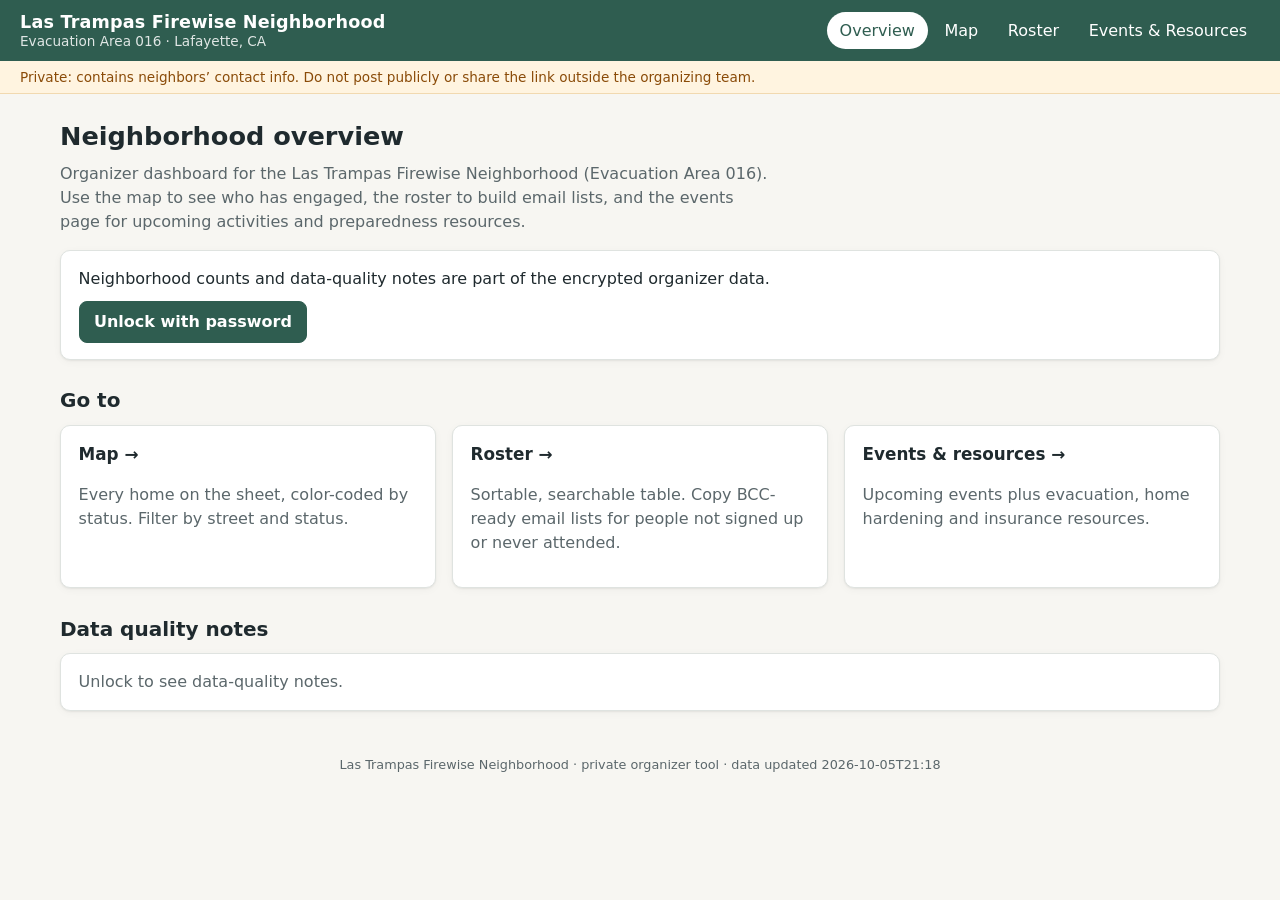
==== index.html @ e923e4a4 "Add county deed-index owner names (encrypted), name confidence, address-check flags - build_data.py:" ====
<!doctype html>
<html lang="en"><head>
<meta charset="utf-8"><meta name="viewport" content="width=device-width,initial-scale=1">
<meta name="robots" content="noindex,nofollow">
<title>Overview &middot; Las Trampas Firewise</title>
<link rel="icon" href="data:,">
<link rel="stylesheet" href="assets/style.css">
</head><body><a class="skip" href="#content">Skip to content</a>
<header class="site"><div class="wrap">
  <div class="brand"><strong>Las Trampas Firewise Neighborhood</strong><span>Evacuation Area 016 &middot; Lafayette, CA</span></div>
  <nav class="main" aria-label="Main"><ul><li><a href="index.html" aria-current="page">Overview</a></li><li><a href="map.html">Map</a></li><li><a href="roster.html">Roster</a></li><li><a href="events.html">Events &amp; Resources</a></li></ul></nav>
</div></header><div class="private-banner" role="note">Private: contains neighbors&rsquo; contact info. Do not post publicly or share the link outside the organizing team.</div>
<main id="content">
  <h1>Neighborhood overview</h1>
  <p class="lede">Organizer dashboard for the Las Trampas Firewise Neighborhood (Evacuation Area 016). Use the map to see who has engaged, the roster to build email lists, and the events page for upcoming activities and preparedness resources.</p>
  <div class="grid cols-4" id="stats" aria-live="polite"></div>
  <h2>Go to</h2>
  <div class="grid cols-3">
    <a class="card" href="map.html" style="text-decoration:none;color:inherit"><h3>Map &rarr;</h3><p class="muted">Every home on the sheet, color-coded by status. Filter by street and status.</p></a>
    <a class="card" href="roster.html" style="text-decoration:none;color:inherit"><h3>Roster &rarr;</h3><p class="muted">Sortable, searchable table. Copy BCC-ready email lists for people not signed up or never attended.</p></a>
    <a class="card" href="events.html" style="text-decoration:none;color:inherit"><h3>Events &amp; resources &rarr;</h3><p class="muted">Upcoming events plus evacuation, home hardening and insurance resources.</p></a>
  </div>
  <h2>Data quality notes</h2>
  <div class="card" id="dq"></div>
</main><footer class="site">Las Trampas Firewise Neighborhood &middot; private organizer tool &middot; data updated <span id="gen"></span></footer><script src="data/public-data.js"></script>
<script src="assets/firewise.js"></script>
<script>
function showLocked(env) {
  document.getElementById("stats").innerHTML = `<div class="card" style="grid-column:1/-1"><p style="margin:0 0 .6rem">Neighborhood counts and data-quality notes are part of the encrypted organizer data.</p><button class="btn" type="button" id="unlockBtn">Unlock with password</button></div>`;
  document.getElementById("dq").innerHTML = '<p class="muted" style="margin:0">Unlock to see data-quality notes.</p>';
  document.getElementById("unlockBtn").onclick = () => Firewise.showLockScreen(env, { dismissable: true }).then(() => location.reload()).catch(() => {});
}
Firewise.load({ requireResidents: false }).then(({meta, residents, _env}) => {
  Firewise.setGenerated(meta);
  if (!residents) return showLocked(_env);
  const c = Firewise.counts(residents), T = meta.sheet_total || 198;
  const card = (n, label, sub) => `<div class="card"><div class="stat">${n}<small>${sub||""}</small></div><div class="muted">${label}</div></div>`;
  document.getElementById("stats").innerHTML =
    card(c.total, "homes mapped", ` / ${T} on sheet`) +
    card(c.signedYes, "signed up", ` of ${c.total}`) +
    card(c.anyAttended, "attended a past event", ` of ${c.total}`) +
    card(c.withName, "homes with a name", ` of ${c.total}`) +
    card(c.withEmail, "homes with an email", ` of ${c.total}`);
  const flagged = residents.filter(r => r.flags);
  document.getElementById("dq").innerHTML =
    `<p><strong>${flagged.length}</strong> addresses carry a flag (possible typo on the sheet, spelling, or approximate map pin), and <strong>${c.approx}</strong> pins are approximate (placed at the street, not the house). The sheet says ${T} homes; ${c.total} unique addresses could be read from it. See the <a href="roster.html?flagged=1">flagged rows in the roster</a>.</p>`;
}).catch(e => document.getElementById("stats").textContent = e.message);
</script>
</body></html>
---- assets/style.css ----
:root{
  --bg:#f7f6f2; --card:#fff; --ink:#1f2a2e; --muted:#5b676b; --line:#dfe3e0;
  --accent:#2f5d50; --accent-ink:#fff; --warn:#8a4b08; --warn-bg:#fff4e0;
  --st-signed:#1a7f37; --st-attended:#1f5fa8; --st-noresp:#c2410c; --st-unknown:#8b949e;
  --radius:10px; --shadow:0 1px 2px rgba(0,0,0,.06),0 2px 8px rgba(0,0,0,.04);
}
*{box-sizing:border-box}
html,body{margin:0;padding:0}
body{font-family:system-ui,-apple-system,"Segoe UI",Roboto,Helvetica,Arial,sans-serif;background:var(--bg);color:var(--ink);line-height:1.5;font-size:16px}
a{color:var(--accent)}
a:focus-visible,button:focus-visible,input:focus-visible,select:focus-visible,summary:focus-visible{outline:3px solid #f2b705;outline-offset:2px}
.skip{position:absolute;left:-999px;top:0;background:#000;color:#fff;padding:.5rem 1rem;z-index:2000}
.skip:focus{left:0}
header.site{background:var(--accent);color:var(--accent-ink)}
header.site .wrap{display:flex;flex-wrap:wrap;align-items:center;justify-content:space-between;gap:.5rem 1.5rem;padding:.75rem 1.25rem}
.brand{display:flex;flex-direction:column;line-height:1.2}
.brand strong{font-size:1.1rem;letter-spacing:.01em}
.brand span{font-size:.85rem;opacity:.85}
nav.main ul{list-style:none;margin:0;padding:0;display:flex;flex-wrap:wrap;gap:.25rem}
nav.main a{color:var(--accent-ink);text-decoration:none;padding:.4rem .8rem;border-radius:999px;display:inline-block;font-weight:500}
nav.main a:hover{background:rgba(255,255,255,.14)}
nav.main a[aria-current="page"]{background:#fff;color:var(--accent)}
.private-banner{background:var(--warn-bg);color:var(--warn);font-size:.85rem;padding:.35rem 1.25rem;border-bottom:1px solid #f1d9b0}
main{max-width:1200px;margin:0 auto;padding:1.25rem}
main.full{max-width:none;padding:0}
h1{font-size:1.6rem;margin:.2rem 0 .4rem}
h2{font-size:1.25rem;margin:1.6rem 0 .6rem}
h3{font-size:1.05rem;margin:0 0 .3rem}
.lede{color:var(--muted);margin:0 0 1rem;max-width:70ch}
.card{background:var(--card);border:1px solid var(--line);border-radius:var(--radius);box-shadow:var(--shadow);padding:1rem 1.1rem}
.grid{display:grid;gap:1rem}
.grid.cols-3{grid-template-columns:repeat(auto-fit,minmax(240px,1fr))}
.grid.cols-2{grid-template-columns:repeat(auto-fit,minmax(380px,1fr))}
.grid.cols-4{grid-template-columns:repeat(auto-fit,minmax(170px,1fr))}
.stat{font-size:1.9rem;font-weight:700;line-height:1.1}
.stat small{font-size:.9rem;font-weight:500;color:var(--muted)}
.muted{color:var(--muted)}
.btn{appearance:none;border:1px solid var(--accent);background:var(--accent);color:#fff;border-radius:8px;padding:.5rem .9rem;font:inherit;font-weight:600;cursor:pointer}
.btn.secondary{background:#fff;color:var(--accent)}
.btn:hover{filter:brightness(1.08)}
.btn:disabled{opacity:.5;cursor:not-allowed}
label{font-weight:500}
input[type=search],select{font:inherit;padding:.45rem .6rem;border:1px solid #b9c2bf;border-radius:8px;background:#fff;min-height:2.4rem}
.controls{display:flex;flex-wrap:wrap;gap:.75rem 1rem;align-items:flex-end}
.controls .field{display:flex;flex-direction:column;gap:.2rem;font-size:.9rem}
.controls .check{display:flex;gap:.4rem;align-items:center;font-size:.95rem;min-height:2.4rem}
.dot{display:inline-block;width:.85rem;height:.85rem;border-radius:50%;vertical-align:-.1rem;border:2px solid rgba(0,0,0,.25)}
.dot.signed{background:var(--st-signed)} .dot.attended{background:var(--st-attended)}
.dot.noresp{background:var(--st-noresp)} .dot.unknown{background:var(--st-unknown)}
.dot.approx{background:#fff;border:2px dashed #555}
.pill{display:inline-block;padding:.05rem .55rem;border-radius:999px;font-size:.8rem;font-weight:600;border:1px solid transparent;white-space:nowrap}
.pill.signed{background:#e3f4e8;color:#14612b;border-color:#b7e0c3}
.pill.attended{background:#e3eefb;color:#174a85;border-color:#b9d2f0}
.pill.noresp{background:#fdebe1;color:#9a3412;border-color:#f6c6ab}
.pill.unknown{background:#eef0f1;color:#4b5459;border-color:#d5dadc}
.pill.flag{background:var(--warn-bg);color:var(--warn);border-color:#f1d9b0}
footer.site{color:var(--muted);font-size:.8rem;text-align:center;padding:1.5rem 1rem 2rem}
.sr-only{position:absolute;width:1px;height:1px;padding:0;margin:-1px;overflow:hidden;clip:rect(0,0,0,0);border:0}
/* map page */
.map-layout{display:grid;grid-template-columns:320px 1fr;height:calc(100vh - 92px);min-height:520px}
.map-side{overflow:auto;padding:1rem;border-right:1px solid var(--line);background:#fff}
.map-side h1{font-size:1.25rem}
.map-side .field{margin-bottom:.75rem;display:flex;flex-direction:column;gap:.25rem}
.map-side fieldset{border:1px solid var(--line);border-radius:8px;padding:.5rem .75rem;margin:0 0 .75rem}
.map-side legend{font-weight:600;font-size:.9rem;padding:0 .25rem}
.map-side fieldset label{display:flex;align-items:center;gap:.45rem;font-weight:400;padding:.15rem 0}
#map{height:100%;width:100%}
.summary{background:#f1f5f3;border-radius:8px;padding:.6rem .75rem;margin-bottom:.9rem;font-size:.95rem}
.summary .big{font-size:1.35rem;font-weight:700}
.legend-box{background:#fff;padding:.5rem .7rem;border-radius:8px;box-shadow:var(--shadow);font-size:.85rem;line-height:1.7}
.leaflet-popup-content{font-size:.92rem;line-height:1.45;min-width:220px}
.popup-addr{font-weight:700;font-size:1rem}
.popup dl{display:grid;grid-template-columns:auto 1fr;gap:.1rem .6rem;margin:.4rem 0 0}
.popup dt{color:var(--muted)} .popup dd{margin:0}
@media (max-width:800px){
  .grid.cols-2{grid-template-columns:1fr}
  .map-layout{grid-template-columns:1fr;grid-template-rows:65vh auto;height:auto}
  #map{order:-1}
  .map-side{border-right:0;border-top:1px solid var(--line);max-height:none;overflow:visible}
}
/* roster */
.table-wrap{overflow:auto;border:1px solid var(--line);border-radius:var(--radius);background:#fff;max-height:70vh}
table{border-collapse:collapse;width:100%;font-size:.92rem}
thead th{position:sticky;top:0;background:#eef3f1;z-index:1;text-align:left;border-bottom:1px solid var(--line)}
th button{all:unset;cursor:pointer;display:flex;gap:.3rem;align-items:center;padding:.6rem .7rem;font-weight:700;width:100%;box-sizing:border-box}
th button:focus-visible{outline:3px solid #f2b705}
th[aria-sort="ascending"] .arrow::after{content:"▲"} th[aria-sort="descending"] .arrow::after{content:"▼"}
th .arrow{font-size:.7rem;color:var(--muted)}
td{padding:.5rem .7rem;border-bottom:1px solid #eef0ee;vertical-align:top}
tbody tr:nth-child(even){background:#fbfcfb}
tbody tr:hover{background:#f2f7f5}
td.empty{color:#a0a8ab;font-style:italic}
.toolbar{display:flex;flex-wrap:wrap;gap:.5rem;align-items:center;margin:.75rem 0}
.toast{position:fixed;bottom:1rem;left:50%;transform:translateX(-50%);background:#1f2a2e;color:#fff;padding:.6rem 1rem;border-radius:8px;opacity:0;transition:opacity .2s;pointer-events:none;z-index:3000}
.toast.show{opacity:1}
/* events */
.event{display:flex;flex-direction:column;gap:.35rem;position:relative}
.event .when{font-weight:600;color:var(--accent)}
.res-list{list-style:none;padding:0;margin:0;display:grid;gap:.6rem}
.res-list li{padding:.6rem .1rem;border-bottom:1px solid #eef0ee}
.res-list li:last-child{border-bottom:0}
.res-list a{font-weight:600}
.res-list .src{font-size:.8rem;color:var(--muted)}
/* lock screen */
body.locked{overflow:hidden}
.lock-overlay{position:fixed;inset:0;background:rgba(31,42,46,.55);backdrop-filter:blur(3px);display:flex;align-items:center;justify-content:center;z-index:5000;padding:1rem}
.lock-card{background:#fff;border-radius:14px;max-width:420px;width:100%;padding:1.6rem 1.5rem;box-shadow:0 10px 40px rgba(0,0,0,.25)}
.lock-card h2{margin:.2rem 0 .4rem}
.lock-card p{color:var(--muted);margin:.2rem 0 .9rem}
.lock-icon{font-size:2rem}
.lock-card form{display:flex;flex-direction:column;gap:.35rem}
.lock-card input[type=password]{font:inherit;padding:.6rem .7rem;border:1px solid #b9c2bf;border-radius:8px}
.lock-error{color:#b42318 !important;font-weight:600;min-height:1.4em;margin:.2rem 0 !important}
.lock-actions{display:flex;gap:.5rem;flex-wrap:wrap}
.lock-actions .btn{text-decoration:none;display:inline-block}
.lock-note{font-size:.82rem;margin-top:1rem !important}
.lock-link{background:transparent;border:1px solid rgba(255,255,255,.5);color:#fff;border-radius:999px;padding:.35rem .8rem;font:inherit;font-weight:500;cursor:pointer}
.lock-link:hover{background:rgba(255,255,255,.14)}
.event .cost{font-size:.85rem;font-weight:600;color:#14612b}
.event .src{font-size:.8rem;color:var(--muted)}
.event.past{opacity:.75}
.past-wrap{margin-top:1rem}
.past-wrap summary{cursor:pointer;font-weight:600;color:var(--accent);margin-bottom:.75rem}
.hood p{margin:.3rem 0 .6rem}
ul.tight{margin:.3rem 0 .6rem;padding-left:1.2rem}
ul.tight li{margin:.25rem 0}
.owner-label{font-size:.75rem;color:var(--muted);font-style:italic;line-height:1.25;margin-top:.15rem}
.pill.conf-high{background:#e3f4e8;color:#14612b;border-color:#b7e0c3}
.pill.conf-medium{background:#fff4e0;color:#8a4b08;border-color:#f1d9b0}
.pill.conf-low{background:#fdebe1;color:#9a3412;border-color:#f6c6ab}
.pill.conf-confirmed{background:#e3eefb;color:#174a85;border-color:#b9d2f0}
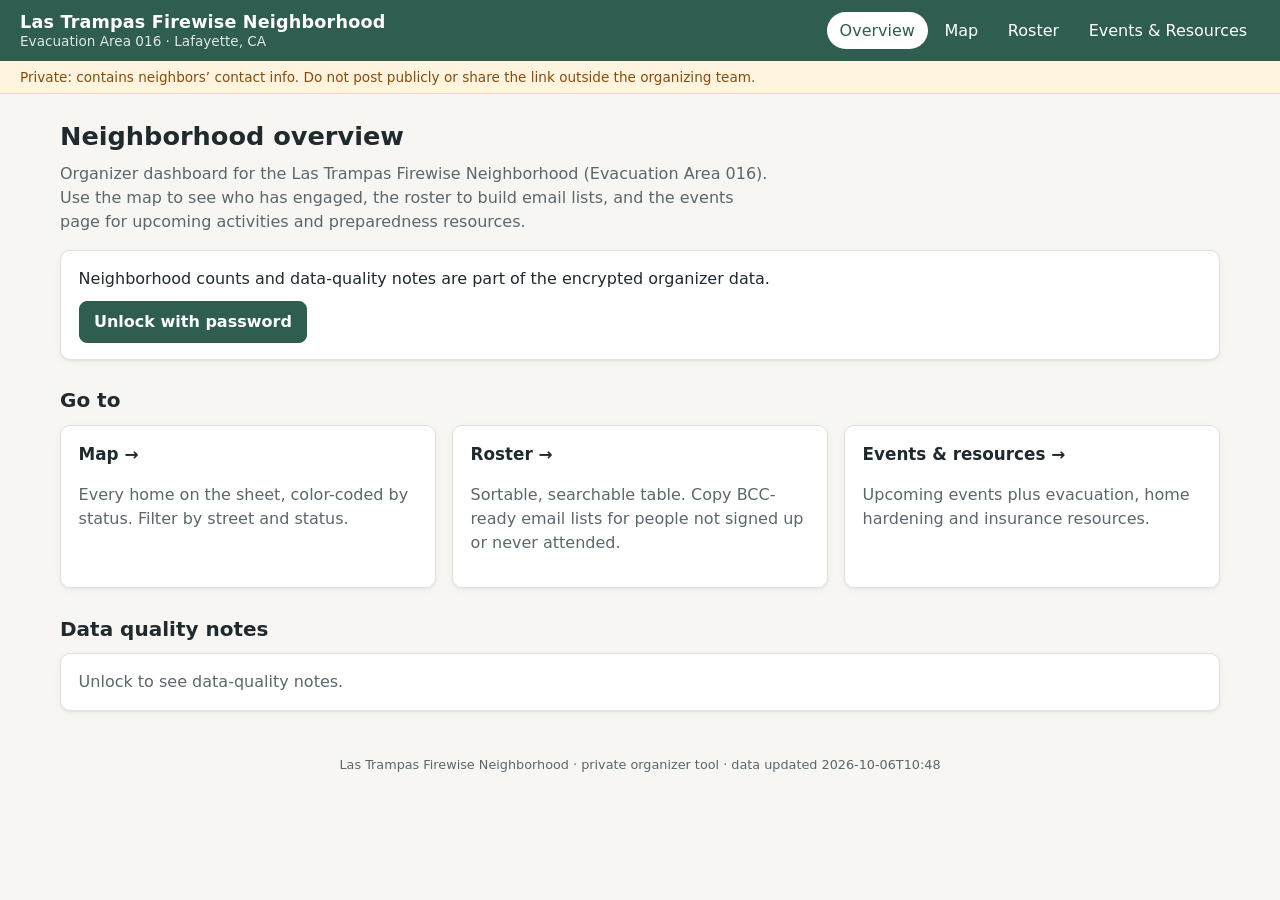
==== commit 9f89dbae: "Address corrections, Old Millstone Ln, email color view, "no info" homes - build_data.py: --apply-co" ====
--- a/index.html
+++ b/index.html
@@ -33,17 +33,21 @@
 Firewise.load({ requireResidents: false }).then(({meta, residents, _env}) => {
   Firewise.setGenerated(meta);
   if (!residents) return showLocked(_env);
-  const c = Firewise.counts(residents), T = meta.sheet_total || 198;
+  const c = Firewise.counts(residents), SHEET = meta.sheet_total || 198;
   const card = (n, label, sub) => `<div class="card"><div class="stat">${n}<small>${sub||""}</small></div><div class="muted">${label}</div></div>`;
   document.getElementById("stats").innerHTML =
-    card(c.total, "homes mapped", ` / ${T} on sheet`) +
+    card(c.total, "homes in the dataset", ` <span style="font-size:.6em;font-weight:400">from the sheet: ${SHEET}</span>`) +
     card(c.signedYes, "signed up", ` of ${c.total}`) +
     card(c.anyAttended, "attended a past event", ` of ${c.total}`) +
     card(c.withName, "homes with a name", ` of ${c.total}`) +
-    card(c.withEmail, "homes with an email", ` of ${c.total}`);
+    card(c.withEmail, "homes with an email", ` of ${c.total}`) +
+    card(c.noInfo, `<a href="roster.html?noinfo=1">homes with no info at all</a>`, ` of ${c.total}`);
   const flagged = residents.filter(r => r.flags);
+  const corrected = residents.filter(r => (r.address_status || "").startsWith("corrected")).length;
+  const added = residents.filter(r => (r.address_status || "").startsWith("added")).length;
+  const unconfirmed = residents.filter(r => (r.address_status || "").startsWith("not found")).length;
   document.getElementById("dq").innerHTML =
-    `<p><strong>${flagged.length}</strong> addresses carry a flag (possible typo on the sheet, spelling, or approximate map pin), and <strong>${c.approx}</strong> pins are approximate (placed at the street, not the house). The sheet says ${T} homes; ${c.total} unique addresses could be read from it. See the <a href="roster.html?flagged=1">flagged rows in the roster</a>.</p>`;
+    `<p><strong>${flagged.length}</strong> addresses carry a flag (possible typo on the sheet, spelling, or approximate map pin), and <strong>${c.approx}</strong> pins are approximate (placed at the street, not the house). The printed sheet lists ${SHEET} entries; after removing repeats and duplicates, correcting ${corrected} addresses against county records, and adding ${added} homes not on the sheet, the dataset has ${c.total} homes (${unconfirmed} addresses still need confirmation). See the <a href="roster.html?flagged=1">flagged rows in the roster</a>.</p>`;
 }).catch(e => document.getElementById("stats").textContent = e.message);
 </script>
 </body></html>
--- a/assets/style.css
+++ b/assets/style.css
@@ -129,3 +129,9 @@
 .pill.conf-medium{background:#fff4e0;color:#8a4b08;border-color:#f1d9b0}
 .pill.conf-low{background:#fdebe1;color:#9a3412;border-color:#f6c6ab}
 .pill.conf-confirmed{background:#e3eefb;color:#174a85;border-color:#b9d2f0}
+.dot.email-has{background:#0f9488;border-color:#0b4f49}
+.dot.email-none{background:rgba(201,209,214,.55);border-color:#6b7780}
+.dot.noinfo{background:#fff;border:2.5px solid #d1242f}
+.pill.email-has{background:#d5f2ee;color:#0b4f49;border-color:#9fdcd3}
+.pill.noinfo{background:#fff;color:#a40e26;border-color:#d1242f}
+.warn-text{color:var(--warn)}
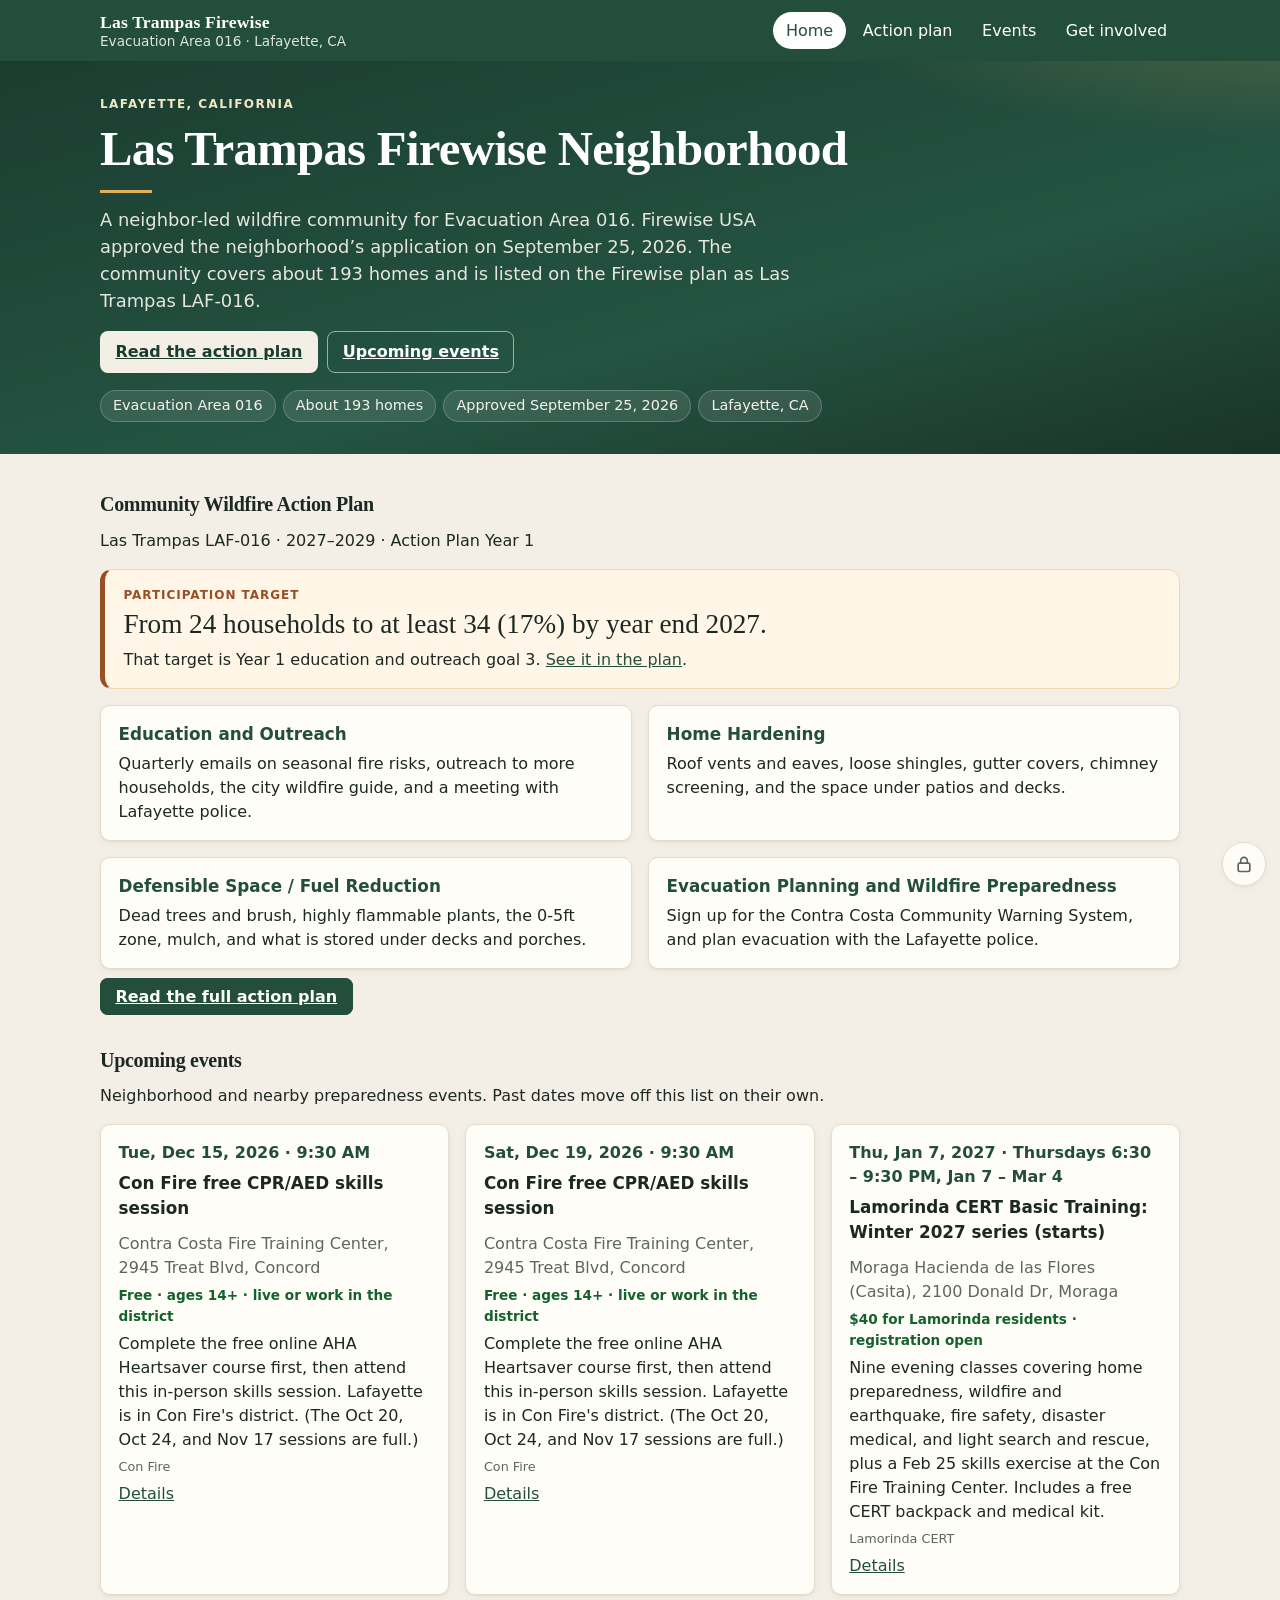
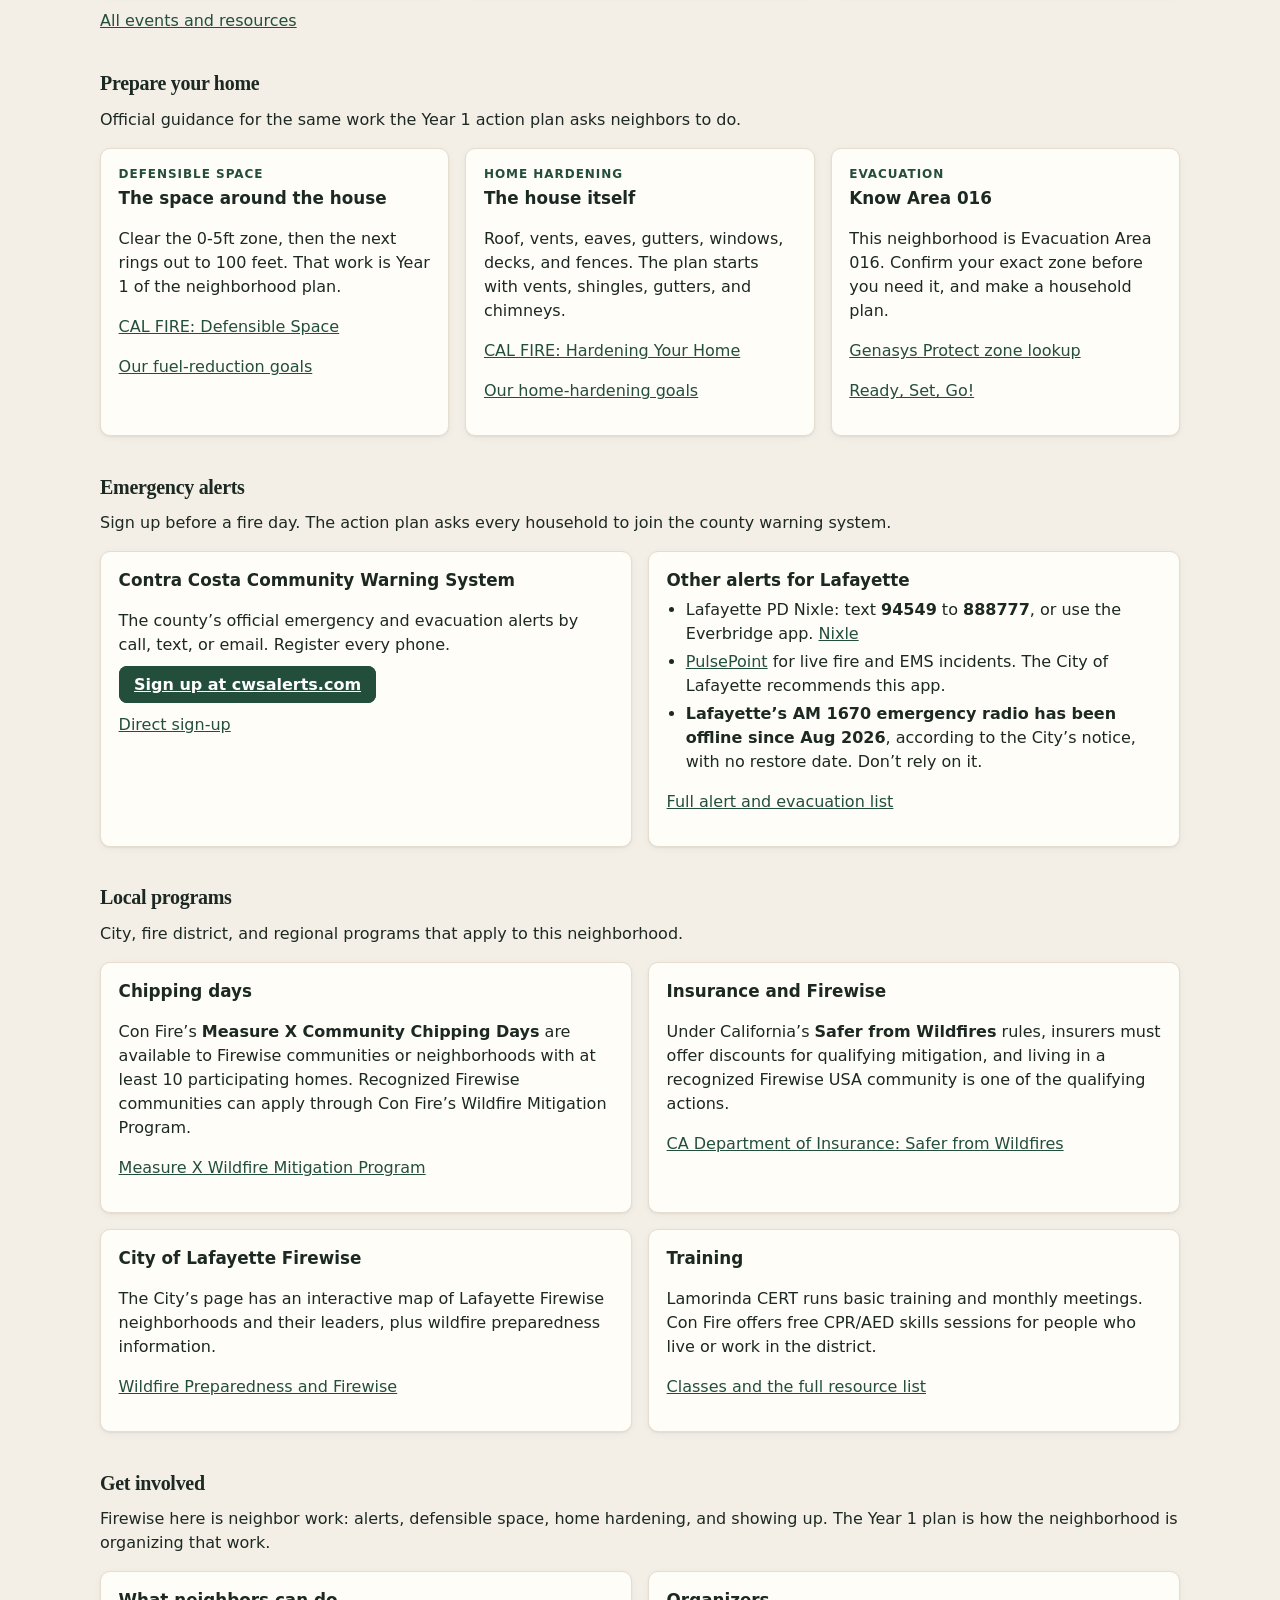
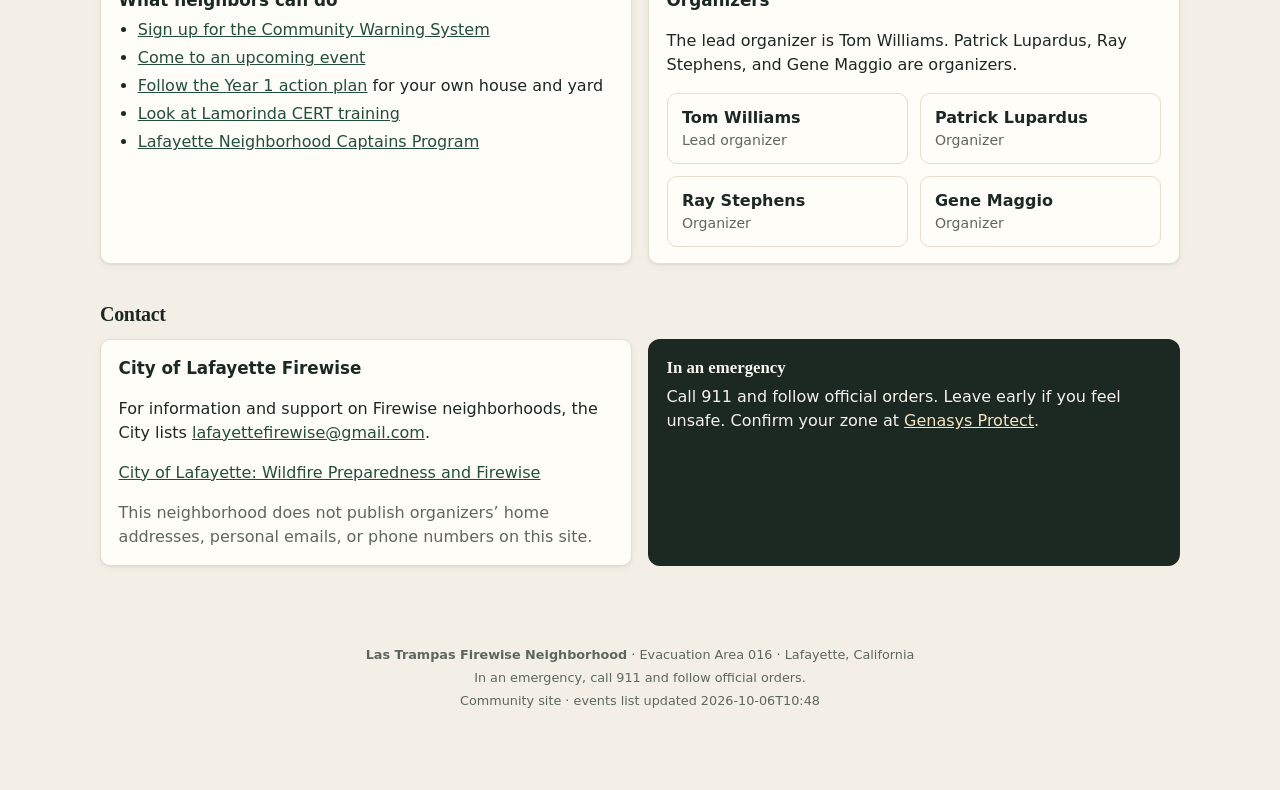
==== commit e47c63eb: "Open the site to neighbors and lock organizer tools The homepage, events page, and new Year 1 wildfi" ====
--- a/index.html
+++ b/index.html
@@ -1,40 +1,252 @@
 <!doctype html>
 <html lang="en"><head>
 <meta charset="utf-8"><meta name="viewport" content="width=device-width,initial-scale=1">
-<meta name="robots" content="noindex,nofollow">
-<title>Overview &middot; Las Trampas Firewise</title>
-<link rel="icon" href="data:,">
+<meta name="description" content="Las Trampas Firewise Neighborhood, Evacuation Area 016 in Lafayette, California. Community wildfire action plan, upcoming events, and preparedness resources.">
+<title>Las Trampas Firewise Neighborhood</title>
+<link rel="icon" href="data:image/svg+xml,%3Csvg xmlns='http://www.w3.org/2000/svg' viewBox='0 0 32 32'%3E%3Crect width='32' height='32' rx='6' fill='%23234e3c'/%3E%3Cpath d='M16 7c-3.2 4.6-7 7-7 12.2a7 7 0 0 0 14 0C23 14 19.2 11.6 16 7z' fill='%23f3e6c4'/%3E%3C/svg%3E">
 <link rel="stylesheet" href="assets/style.css">
-</head><body><a class="skip" href="#content">Skip to content</a>
+</head><body class="page-public page-home"><a class="skip" href="#content">Skip to content</a>
 <header class="site"><div class="wrap">
-  <div class="brand"><strong>Las Trampas Firewise Neighborhood</strong><span>Evacuation Area 016 &middot; Lafayette, CA</span></div>
-  <nav class="main" aria-label="Main"><ul><li><a href="index.html" aria-current="page">Overview</a></li><li><a href="map.html">Map</a></li><li><a href="roster.html">Roster</a></li><li><a href="events.html">Events &amp; Resources</a></li></ul></nav>
-</div></header><div class="private-banner" role="note">Private: contains neighbors&rsquo; contact info. Do not post publicly or share the link outside the organizing team.</div>
-<main id="content">
-  <h1>Neighborhood overview</h1>
-  <p class="lede">Organizer dashboard for the Las Trampas Firewise Neighborhood (Evacuation Area 016). Use the map to see who has engaged, the roster to build email lists, and the events page for upcoming activities and preparedness resources.</p>
-  <div class="grid cols-4" id="stats" aria-live="polite"></div>
-  <h2>Go to</h2>
-  <div class="grid cols-3">
-    <a class="card" href="map.html" style="text-decoration:none;color:inherit"><h3>Map &rarr;</h3><p class="muted">Every home on the sheet, color-coded by status. Filter by street and status.</p></a>
-    <a class="card" href="roster.html" style="text-decoration:none;color:inherit"><h3>Roster &rarr;</h3><p class="muted">Sortable, searchable table. Copy BCC-ready email lists for people not signed up or never attended.</p></a>
-    <a class="card" href="events.html" style="text-decoration:none;color:inherit"><h3>Events &amp; resources &rarr;</h3><p class="muted">Upcoming events plus evacuation, home hardening and insurance resources.</p></a>
+  <a class="brand" href="index.html"><strong>Las Trampas Firewise</strong><span>Evacuation Area 016 &middot; Lafayette, CA</span></a>
+  <nav class="main" aria-label="Main"><ul id="nav">
+    <li><a href="index.html" aria-current="page">Home</a></li>
+    <li><a href="action-plan.html">Action plan</a></li>
+    <li><a href="events.html">Events</a></li>
+    <li><a href="index.html#involved">Get involved</a></li>
+  </ul></nav>
+</div></header>
+<div class="private-banner" id="privateBanner" hidden role="note">Private: contains neighbors&rsquo; contact info. Do not post publicly or share the link outside the organizing team.</div>
+<div id="publicRoot">
+<main id="content" class="community">
+  <section class="hero-band">
+    <div class="wrap">
+      <p class="eyebrow">Lafayette, California</p>
+      <h1>Las Trampas Firewise Neighborhood</h1>
+      <hr class="hero-rule">
+      <p class="lede">A neighbor-led wildfire community for Evacuation Area 016. Firewise USA approved the neighborhood&rsquo;s application on September 25, 2026. The community covers about 193 homes and is listed on the Firewise plan as Las Trampas LAF-016.</p>
+      <div class="hero-actions">
+        <a class="btn" href="action-plan.html">Read the action plan</a>
+        <a class="btn secondary" href="#events">Upcoming events</a>
+      </div>
+      <ul class="facts">
+        <li>Evacuation Area 016</li>
+        <li>About 193 homes</li>
+        <li>Approved September 25, 2026</li>
+        <li>Lafayette, CA</li>
+      </ul>
+    </div>
+  </section>
+  <div class="wrap">
+    <section id="plan" aria-labelledby="plan-h">
+      <div class="section-head">
+        <h2 id="plan-h">Community Wildfire Action Plan</h2>
+        <p>Las Trampas LAF-016 &middot; 2027&ndash;2029 &middot; Action Plan Year 1</p>
+      </div>
+      <div class="target-callout">
+        <p class="target-kicker">Participation target</p>
+        <p class="target-stat">From 24 households to at least 34 (17%) by year end 2027.</p>
+        <p style="margin:0">That target is Year 1 education and outreach goal 3. <a href="action-plan.html#participation">See it in the plan</a>.</p>
+      </div>
+      <div class="grid cols-2">
+        <a class="card plan-link" href="action-plan.html#education"><h3>Education and Outreach</h3><p>Quarterly emails on seasonal fire risks, outreach to more households, the city wildfire guide, and a meeting with Lafayette police.</p></a>
+        <a class="card plan-link" href="action-plan.html#hardening"><h3>Home Hardening</h3><p>Roof vents and eaves, loose shingles, gutter covers, chimney screening, and the space under patios and decks.</p></a>
+        <a class="card plan-link" href="action-plan.html#defensible"><h3>Defensible Space / Fuel Reduction</h3><p>Dead trees and brush, highly flammable plants, the 0-5ft zone, mulch, and what is stored under decks and porches.</p></a>
+        <a class="card plan-link" href="action-plan.html#evacuation"><h3>Evacuation Planning and Wildfire Preparedness</h3><p>Sign up for the Contra Costa Community Warning System, and plan evacuation with the Lafayette police.</p></a>
+      </div>
+      <p style="margin:1rem 0 0"><a class="btn" href="action-plan.html">Read the full action plan</a></p>
+    </section>
+
+    <section id="events" aria-labelledby="events-h">
+      <div class="section-head">
+        <h2 id="events-h">Upcoming events</h2>
+        <p>Neighborhood and nearby preparedness events. Past dates move off this list on their own.</p>
+      </div>
+      <div class="grid cols-3" id="eventGrid" aria-live="polite"><p class="muted">Loading events&hellip;</p></div>
+      <p id="eventMore" style="margin:.9rem 0 0"></p>
+    </section>
+
+    <section id="prepare" aria-labelledby="prepare-h">
+      <div class="section-head">
+        <h2 id="prepare-h">Prepare your home</h2>
+        <p>Official guidance for the same work the Year 1 action plan asks neighbors to do.</p>
+      </div>
+      <div class="grid cols-3">
+        <article class="card">
+          <p class="cat-label">Defensible space</p>
+          <h3>The space around the house</h3>
+          <p>Clear the 0-5ft zone, then the next rings out to 100 feet. That work is Year 1 of the neighborhood plan.</p>
+          <p><a href="https://www.readyforwildfire.org/prepare-for-wildfire/defensible-space/" target="_blank" rel="noopener noreferrer">CAL FIRE: Defensible Space</a></p>
+          <p><a href="action-plan.html#defensible">Our fuel-reduction goals</a></p>
+        </article>
+        <article class="card">
+          <p class="cat-label">Home hardening</p>
+          <h3>The house itself</h3>
+          <p>Roof, vents, eaves, gutters, windows, decks, and fences. The plan starts with vents, shingles, gutters, and chimneys.</p>
+          <p><a href="https://www.readyforwildfire.org/prepare-for-wildfire/hardening-your-home/" target="_blank" rel="noopener noreferrer">CAL FIRE: Hardening Your Home</a></p>
+          <p><a href="action-plan.html#hardening">Our home-hardening goals</a></p>
+        </article>
+        <article class="card">
+          <p class="cat-label">Evacuation</p>
+          <h3>Know Area 016</h3>
+          <p>This neighborhood is Evacuation Area 016. Confirm your exact zone before you need it, and make a household plan.</p>
+          <p><a href="https://protect.genasys.com/" target="_blank" rel="noopener noreferrer">Genasys Protect zone lookup</a></p>
+          <p><a href="https://readyforwildfire.org/prepare-for-wildfire/wildfire-action-plan/" target="_blank" rel="noopener noreferrer">Ready, Set, Go!</a></p>
+        </article>
+      </div>
+    </section>
+
+    <section id="alerts" aria-labelledby="alerts-h">
+      <div class="section-head">
+        <h2 id="alerts-h">Emergency alerts</h2>
+        <p>Sign up before a fire day. The action plan asks every household to join the county warning system.</p>
+      </div>
+      <div class="grid cols-2">
+        <article class="card">
+          <h3>Contra Costa Community Warning System</h3>
+          <p>The county&rsquo;s official emergency and evacuation alerts by call, text, or email. Register every phone.</p>
+          <p><a class="btn" href="https://www.cwsalerts.com" target="_blank" rel="noopener noreferrer">Sign up at cwsalerts.com</a></p>
+          <p><a href="https://alerts5.athoc.com/SelfService/CCCCWS/Register" target="_blank" rel="noopener noreferrer">Direct sign-up</a></p>
+        </article>
+        <article class="card">
+          <h3>Other alerts for Lafayette</h3>
+          <ul class="tight">
+            <li>Lafayette PD Nixle: text <strong>94549</strong> to <strong>888777</strong>, or use the Everbridge app. <a href="https://www.nixle.com/" target="_blank" rel="noopener noreferrer">Nixle</a></li>
+            <li><a href="https://www.pulsepoint.org/" target="_blank" rel="noopener noreferrer">PulsePoint</a> for live fire and EMS incidents. The City of Lafayette recommends this app.</li>
+            <li><strong>Lafayette&rsquo;s AM 1670 emergency radio has been offline since Aug 2026</strong>, according to the City&rsquo;s notice, with no restore date. Don&rsquo;t rely on it.</li>
+          </ul>
+          <p><a href="events.html#alerts">Full alert and evacuation list</a></p>
+        </article>
+      </div>
+    </section>
+
+    <section aria-labelledby="programs-h">
+      <div class="section-head">
+        <h2 id="programs-h">Local programs</h2>
+        <p>City, fire district, and regional programs that apply to this neighborhood.</p>
+      </div>
+      <div class="grid cols-2">
+        <article class="card">
+          <h3>Chipping days</h3>
+          <p>Con Fire&rsquo;s <strong>Measure X Community Chipping Days</strong> are available to Firewise communities or neighborhoods with at least 10 participating homes. Recognized Firewise communities can apply through Con Fire&rsquo;s Wildfire Mitigation Program.</p>
+          <p><a href="https://www.cccfpd.gov/199/Measure-X-Funded-Wildfire-Programs" target="_blank" rel="noopener noreferrer">Measure X Wildfire Mitigation Program</a></p>
+        </article>
+        <article class="card">
+          <h3>Insurance and Firewise</h3>
+          <p>Under California&rsquo;s <strong>Safer from Wildfires</strong> rules, insurers must offer discounts for qualifying mitigation, and living in a recognized Firewise USA community is one of the qualifying actions.</p>
+          <p><a href="https://www.insurance.ca.gov/01-consumers/200-wrr/Safer-from-Wildfires.cfm" target="_blank" rel="noopener noreferrer">CA Department of Insurance: Safer from Wildfires</a></p>
+        </article>
+        <article class="card">
+          <h3>City of Lafayette Firewise</h3>
+          <p>The City&rsquo;s page has an interactive map of Lafayette Firewise neighborhoods and their leaders, plus wildfire preparedness information.</p>
+          <p><a href="https://www.lovelafayette.org/city-hall/commissions-committees/emergency-preparedness/firewise-and-wildfire-preparedness" target="_blank" rel="noopener noreferrer">Wildfire Preparedness and Firewise</a></p>
+        </article>
+        <article class="card">
+          <h3>Training</h3>
+          <p>Lamorinda CERT runs basic training and monthly meetings. Con Fire offers free CPR/AED skills sessions for people who live or work in the district.</p>
+          <p><a href="events.html#resources">Classes and the full resource list</a></p>
+        </article>
+      </div>
+    </section>
+
+    <section id="involved" aria-labelledby="involved-h">
+      <div class="section-head">
+        <h2 id="involved-h">Get involved</h2>
+        <p>Firewise here is neighbor work: alerts, defensible space, home hardening, and showing up. The Year 1 plan is how the neighborhood is organizing that work.</p>
+      </div>
+      <div class="grid cols-2">
+        <article class="card">
+          <h3>What neighbors can do</h3>
+          <ul class="tight">
+            <li><a href="https://www.cwsalerts.com" target="_blank" rel="noopener noreferrer">Sign up for the Community Warning System</a></li>
+            <li><a href="#events">Come to an upcoming event</a></li>
+            <li><a href="action-plan.html">Follow the Year 1 action plan</a> for your own house and yard</li>
+            <li><a href="https://lamorindacert.org/training/classes/" target="_blank" rel="noopener noreferrer">Look at Lamorinda CERT training</a></li>
+            <li><a href="https://www.lovelafayette.org/city-hall/city-departments/police/emergency-preparedness" target="_blank" rel="noopener noreferrer">Lafayette Neighborhood Captains Program</a></li>
+          </ul>
+        </article>
+        <article class="card">
+          <h3>Organizers</h3>
+          <p>The lead organizer is Tom Williams. Patrick Lupardus, Ray Stephens, and Gene Maggio are organizers.</p>
+          <ul class="people">
+            <li><strong>Tom Williams</strong><span>Lead organizer</span></li>
+            <li><strong>Patrick Lupardus</strong><span>Organizer</span></li>
+            <li><strong>Ray Stephens</strong><span>Organizer</span></li>
+            <li><strong>Gene Maggio</strong><span>Organizer</span></li>
+          </ul>
+        </article>
+      </div>
+    </section>
+
+    <section id="contact" aria-labelledby="contact-h">
+      <div class="section-head">
+        <h2 id="contact-h">Contact</h2>
+      </div>
+      <div class="grid cols-2 contact-grid">
+        <article class="card">
+          <h3>City of Lafayette Firewise</h3>
+          <p>For information and support on Firewise neighborhoods, the City lists <a href="mailto:lafayettefirewise@gmail.com">lafayettefirewise@gmail.com</a>.</p>
+          <p><a href="https://www.lovelafayette.org/city-hall/commissions-committees/emergency-preparedness/firewise-and-wildfire-preparedness" target="_blank" rel="noopener noreferrer">City of Lafayette: Wildfire Preparedness and Firewise</a></p>
+          <p class="muted" style="margin-bottom:0">This neighborhood does not publish organizers&rsquo; home addresses, personal emails, or phone numbers on this site.</p>
+        </article>
+        <aside class="emergency">
+          <h3 style="margin:0;font-family:Georgia,serif">In an emergency</h3>
+          <p>Call 911 and follow official orders. Leave early if you feel unsafe. Confirm your zone at <a href="https://protect.genasys.com/" target="_blank" rel="noopener noreferrer">Genasys Protect</a>.</p>
+        </aside>
+      </div>
+    </section>
   </div>
-  <h2>Data quality notes</h2>
-  <div class="card" id="dq"></div>
-</main><footer class="site">Las Trampas Firewise Neighborhood &middot; private organizer tool &middot; data updated <span id="gen"></span></footer><script src="data/public-data.js"></script>
+</main>
+<footer class="site"><div class="wrap">
+  <p><strong>Las Trampas Firewise Neighborhood</strong> &middot; Evacuation Area 016 &middot; Lafayette, California</p>
+  <p>In an emergency, call 911 and follow official orders.</p>
+  <p class="muted">Community site &middot; events list updated <span data-generated></span></p>
+</div></footer>
+<button type="button" class="corner-lock" id="cornerLock" aria-label="Organizer sign-in" title="Organizer sign-in">
+  <svg viewBox="0 0 24 24" width="20" height="20" aria-hidden="true" focusable="false"><rect x="5" y="11" width="14" height="10" rx="2" fill="none" stroke="currentColor" stroke-width="2"/><path d="M8 11V8a4 4 0 0 1 8 0v3" fill="none" stroke="currentColor" stroke-width="2" stroke-linecap="round"/></svg>
+</button>
+</div>
+<div id="adminRoot" hidden></div>
+<script src="data/public-data.js"></script>
 <script src="assets/firewise.js"></script>
 <script>
-function showLocked(env) {
-  document.getElementById("stats").innerHTML = `<div class="card" style="grid-column:1/-1"><p style="margin:0 0 .6rem">Neighborhood counts and data-quality notes are part of the encrypted organizer data.</p><button class="btn" type="button" id="unlockBtn">Unlock with password</button></div>`;
-  document.getElementById("dq").innerHTML = '<p class="muted" style="margin:0">Unlock to see data-quality notes.</p>';
-  document.getElementById("unlockBtn").onclick = () => Firewise.showLockScreen(env, { dismissable: true }).then(() => location.reload()).catch(() => {});
-}
-Firewise.load({ requireResidents: false }).then(({meta, residents, _env}) => {
+function showAdmin(pub, data) {
+  document.body.classList.add("is-admin");
+  document.getElementById("publicRoot").hidden = true;
+  const root = document.getElementById("adminRoot");
+  root.hidden = false;
+  document.getElementById("privateBanner").hidden = false;
+  document.title = "Organizer dashboard \u00b7 Las Trampas Firewise";
+  document.getElementById("nav").innerHTML =
+    '<li><a href="index.html" aria-current="page">Dashboard</a></li>' +
+    '<li><a href="map.html">Map</a></li>' +
+    '<li><a href="roster.html">Roster</a></li>' +
+    '<li><button type="button" class="lock-link" id="lockBtn">Lock</button></li>';
+  document.getElementById("lockBtn").onclick = () => Firewise.lock();
+  document.querySelector(".skip").setAttribute("href", "#admin-content");
+  root.innerHTML = `<main id="admin-content">
+    <h1>Organizer dashboard</h1>
+    <p class="lede">Household map, roster, and contact tools for Las Trampas organizers. These counts come from the encrypted neighborhood file.</p>
+    <div class="admin-actions">
+      <button class="btn" type="button" id="lockReturn">Lock and return to the community site</button>
+      <button class="linkish" type="button" id="viewPublic">Preview the community site without locking</button>
+    </div>
+    <div class="grid cols-4" id="stats" aria-live="polite"></div>
+    <h2>Go to</h2>
+    <div class="grid cols-3">
+      <a class="card" href="map.html" style="text-decoration:none;color:inherit"><h3>Map</h3><p class="muted">Every home, colored by email or status. Filter by street.</p></a>
+      <a class="card" href="roster.html" style="text-decoration:none;color:inherit"><h3>Roster</h3><p class="muted">Sortable table. Copy emails and export CSV for the rows on screen. Unplaced contacts stay out of both.</p></a>
+      <a class="card" href="events.html" style="text-decoration:none;color:inherit"><h3>Events and resources</h3><p class="muted">The public events list and preparedness links.</p></a>
+    </div>
+    <h2>Data quality notes</h2>
+    <div class="card" id="dq"></div>
+  </main>
+  <footer class="site">Las Trampas Firewise Neighborhood &middot; private organizer tool &middot; data updated <span data-generated></span></footer>`;
+  document.getElementById("lockReturn").onclick = () => Firewise.lock();
+  document.getElementById("viewPublic").onclick = () => Firewise.viewPublic();
+  const residents = data.residents, meta = pub.meta || {};
   Firewise.setGenerated(meta);
-  if (!residents) return showLocked(_env);
   const c = Firewise.counts(residents), SHEET = meta.sheet_total || 198;
-  const card = (n, label, sub) => `<div class="card"><div class="stat">${n}<small>${sub||""}</small></div><div class="muted">${label}</div></div>`;
+  const card = (n, label, sub) => `<div class="card"><div class="stat">${n}<small>${sub || ""}</small></div><div class="muted">${label}</div></div>`;
   document.getElementById("stats").innerHTML =
     card(c.total, "homes in the dataset", ` <span style="font-size:.6em;font-weight:400">from the sheet: ${SHEET}</span>`) +
     card(c.signedYes, "signed up", ` of ${c.total}`) +
@@ -48,6 +260,33 @@
   const unconfirmed = residents.filter(r => (r.address_status || "").startsWith("not found")).length;
   document.getElementById("dq").innerHTML =
     `<p><strong>${flagged.length}</strong> addresses carry a flag (possible typo on the sheet, spelling, or approximate map pin), and <strong>${c.approx}</strong> pins are approximate (placed at the street, not the house). The printed sheet lists ${SHEET} entries; after removing repeats and duplicates, correcting ${corrected} addresses against county records, and adding ${added} homes not on the sheet, the dataset has ${c.total} homes (${unconfirmed} addresses still need confirmation). See the <a href="roster.html?flagged=1">flagged rows in the roster</a>.</p>`;
-}).catch(e => document.getElementById("stats").textContent = e.message);
+}
+function renderHomeEvents(events) {
+  const { upcoming } = Firewise.splitEvents(events);
+  const grid = document.getElementById("eventGrid");
+  const more = document.getElementById("eventMore");
+  const shown = upcoming.slice(0, 3);
+  if (!shown.length) {
+    grid.innerHTML = '<p class="muted">No upcoming events are listed right now. <a href="events.html">Check the events page</a> for past dates and resources.</p>';
+    more.textContent = "";
+    return;
+  }
+  grid.innerHTML = shown.map(e => Firewise.eventCardHTML(e, false)).join("");
+  const rest = upcoming.length - shown.length;
+  more.innerHTML = `<a href="events.html">${rest ? "See all " + upcoming.length + " upcoming events" : "All events and resources"}</a>`;
+}
+Firewise.loadPublic().then(async pub => {
+  Firewise.setGenerated(pub.meta);
+  renderHomeEvents(pub.events || []);
+  if (sessionStorage.getItem("firewise-ui") === "admin") {
+    const data = await Firewise.sessionData(pub.residents_enc);
+    if (data) { showAdmin(pub, data); return; }
+    sessionStorage.removeItem("firewise-ui");
+  }
+  Firewise.mountCornerLock(pub.residents_enc);
+}).catch(e => {
+  const grid = document.getElementById("eventGrid");
+  if (grid) grid.textContent = e.message;
+});
 </script>
-</body></html>+</body></html>
--- a/assets/style.css
+++ b/assets/style.css
@@ -1,6 +1,6 @@
 :root{
-  --bg:#f7f6f2; --card:#fff; --ink:#1f2a2e; --muted:#5b676b; --line:#dfe3e0;
-  --accent:#2f5d50; --accent-ink:#fff; --warn:#8a4b08; --warn-bg:#fff4e0;
+  --bg:#f3efe6; --card:#fffdf8; --ink:#1c2822; --muted:#5c675f; --line:#e4ddd0;
+  --accent:#234e3c; --accent-ink:#fff; --warn:#8a4b08; --warn-bg:#fff4e0;
   --st-signed:#1a7f37; --st-attended:#1f5fa8; --st-noresp:#c2410c; --st-unknown:#8b949e;
   --radius:10px; --shadow:0 1px 2px rgba(0,0,0,.06),0 2px 8px rgba(0,0,0,.04);
 }
@@ -8,6 +8,9 @@
 html,body{margin:0;padding:0}
 body{font-family:system-ui,-apple-system,"Segoe UI",Roboto,Helvetica,Arial,sans-serif;background:var(--bg);color:var(--ink);line-height:1.5;font-size:16px}
 a{color:var(--accent)}
+header.site a.brand{color:inherit;text-decoration:none}
+header.site a.brand:hover{color:inherit}
+header.site .wrap{max-width:1120px;margin-inline:auto;width:100%}
 a:focus-visible,button:focus-visible,input:focus-visible,select:focus-visible,summary:focus-visible{outline:3px solid #f2b705;outline-offset:2px}
 .skip{position:absolute;left:-999px;top:0;background:#000;color:#fff;padding:.5rem 1rem;z-index:2000}
 .skip:focus{left:0}
@@ -135,3 +138,85 @@
 .pill.email-has{background:#d5f2ee;color:#0b4f49;border-color:#9fdcd3}
 .pill.noinfo{background:#fff;color:#a40e26;border-color:#d1242f}
 .warn-text{color:var(--warn)}
+
+/* community site */
+.page-public:not(.is-admin) h1,
+.page-public:not(.is-admin) h2{
+  font-family:Georgia,"Iowan Old Style","Palatino Linotype",Palatino,serif;
+  font-weight:600;letter-spacing:-.015em;
+}
+.page-public .brand strong{font-family:Georgia,"Iowan Old Style","Palatino Linotype",Palatino,serif}
+main.community{max-width:none;padding:0 0 1rem}
+.wrap{max-width:1120px;margin-inline:auto;width:100%;padding-left:1.25rem;padding-right:1.25rem}
+header.site .wrap{padding-top:.75rem;padding-bottom:.75rem}
+.hero-band{background:
+  radial-gradient(900px 280px at 100% -20%, rgba(224,177,90,.28), transparent 55%),
+  linear-gradient(165deg,#1b3d30 0%,#245443 62%,#1a3328 100%);
+  color:#f6f3ec}
+.hero-band .wrap{padding-top:2.1rem;padding-bottom:2rem}
+.hero-band h1{color:#fff;font-size:clamp(2rem,4.6vw,3.05rem);line-height:1.12;margin:0}
+.hero-band .lede{color:rgba(246,243,236,.92);font-size:1.12rem;max-width:62ch}
+.eyebrow{font-family:system-ui,-apple-system,"Segoe UI",sans-serif;text-transform:uppercase;letter-spacing:.12em;font-size:.75rem;font-weight:700;margin:0 0 .55rem;color:#f3e6c4}
+.hero-rule{width:3.25rem;height:3px;background:#e0b15a;border:0;margin:.85rem 0 .9rem}
+.hero-actions{display:flex;flex-wrap:wrap;gap:.6rem;align-items:center}
+.hero-band .btn{background:#f4efe4;color:#1b3d30;border-color:transparent}
+.hero-band .btn.secondary{background:transparent;color:#fff;border-color:rgba(255,255,255,.55)}
+.hero-band .btn:hover{filter:brightness(1.05)}
+.facts{display:flex;flex-wrap:wrap;gap:.45rem;list-style:none;padding:0;margin:1.05rem 0 0}
+.facts li{background:rgba(255,255,255,.1);border:1px solid rgba(255,255,255,.2);border-radius:999px;padding:.28rem .75rem;font-size:.9rem}
+.community .wrap > section,.community section.band{margin:2.2rem 0}
+.section-head p{margin:.2rem 0 1rem}
+.target-callout{background:#fff6e8;border:1px solid #f0d7b0;border-left:5px solid #9a4e24;border-radius:12px;padding:1rem 1.15rem;margin:0 0 1rem}
+.target-kicker{font-family:system-ui,sans-serif;text-transform:uppercase;letter-spacing:.08em;font-size:.75rem;font-weight:700;color:#9a4e24;margin:0}
+.target-stat{font-family:Georgia,"Iowan Old Style",Palatino,serif;font-size:clamp(1.35rem,2.4vw,1.7rem);line-height:1.25;margin:.2rem 0 .45rem}
+a.card.plan-link{display:block;text-decoration:none;color:inherit;height:100%}
+a.card.plan-link:hover{border-color:#234e3c}
+a.card.plan-link h3{color:var(--accent)}
+a.card.plan-link p{margin:0}
+ol.goals{margin:.2rem 0 0;padding-left:1.3rem}
+ol.goals > li{margin:.55rem 0;padding-left:.15rem}
+ol.goals ol{margin:.35rem 0 .15rem}
+li.is-target{background:#fff6e8;border-radius:8px;padding:.55rem .7rem;margin-left:-.2rem}
+.related{margin-top:1rem;padding-top:.75rem;border-top:1px solid var(--line)}
+.related h3{font-family:system-ui,sans-serif;font-size:.95rem}
+.related ul{margin:.35rem 0 0;padding-left:1.15rem}
+.related li{margin:.28rem 0}
+.plan-cat{scroll-margin-top:1rem}
+.cat-label{font-family:system-ui,sans-serif;font-size:.75rem;font-weight:700;letter-spacing:.08em;text-transform:uppercase;color:var(--accent);margin:0 0 .2rem}
+.people{list-style:none;padding:0;margin:.4rem 0 0;display:grid;grid-template-columns:repeat(auto-fit,minmax(180px,1fr));gap:.7rem}
+.people li{background:var(--card);border:1px solid var(--line);border-radius:var(--radius);padding:.75rem .9rem}
+.people span{display:block;color:var(--muted);font-size:.88rem}
+.emergency{background:#1c2822;color:#f6f3ec;border-radius:12px;padding:1rem 1.15rem}
+.emergency a{color:#f3e6c4}
+.emergency p{margin:.35rem 0 0}
+.contact-grid{align-items:stretch}
+.event p{margin:0}
+footer.site p{margin:.25rem 0}
+body.page-public:not(.is-admin) footer.site{padding-bottom:4.75rem}
+.corner-lock{
+  position:fixed;right:.85rem;bottom:.85rem;z-index:40;
+  width:2.75rem;height:2.75rem;border-radius:999px;
+  border:1px solid var(--line);background:rgba(255,253,248,.94);color:var(--muted);
+  display:flex;align-items:center;justify-content:center;cursor:pointer;
+  box-shadow:var(--shadow);
+}
+.corner-lock:hover{color:var(--accent);border-color:var(--accent)}
+.organizer-wait{display:none;max-width:36rem;margin:18vh auto 0;padding:0 1.25rem;text-align:center;color:var(--muted)}
+body.organizer-page:not(.unlocked):not(.locked) .organizer-wait{display:block}
+body.organizer-page:not(.unlocked) > header.site,
+body.organizer-page:not(.unlocked) > .private-banner,
+body.organizer-page:not(.unlocked) > main,
+body.organizer-page:not(.unlocked) > footer.site{display:none !important}
+.admin-actions{display:flex;flex-wrap:wrap;gap:.6rem;align-items:center;margin:1rem 0}
+.linkish{background:none;border:0;padding:0;color:var(--accent);font:inherit;font-weight:600;cursor:pointer;text-decoration:underline}
+@media (max-width:640px){
+  nav.main a{padding:.35rem .6rem}
+  .hero-band .wrap{padding-top:1.5rem;padding-bottom:1.5rem}
+}
+@media print{
+  .corner-lock,nav.main,.skip,.private-banner,.hero-actions{display:none !important}
+  body{background:#fff}
+  .hero-band{background:#fff;color:#000}
+  .hero-band h1,.hero-band .lede{color:#000}
+  .card{break-inside:avoid}
+}
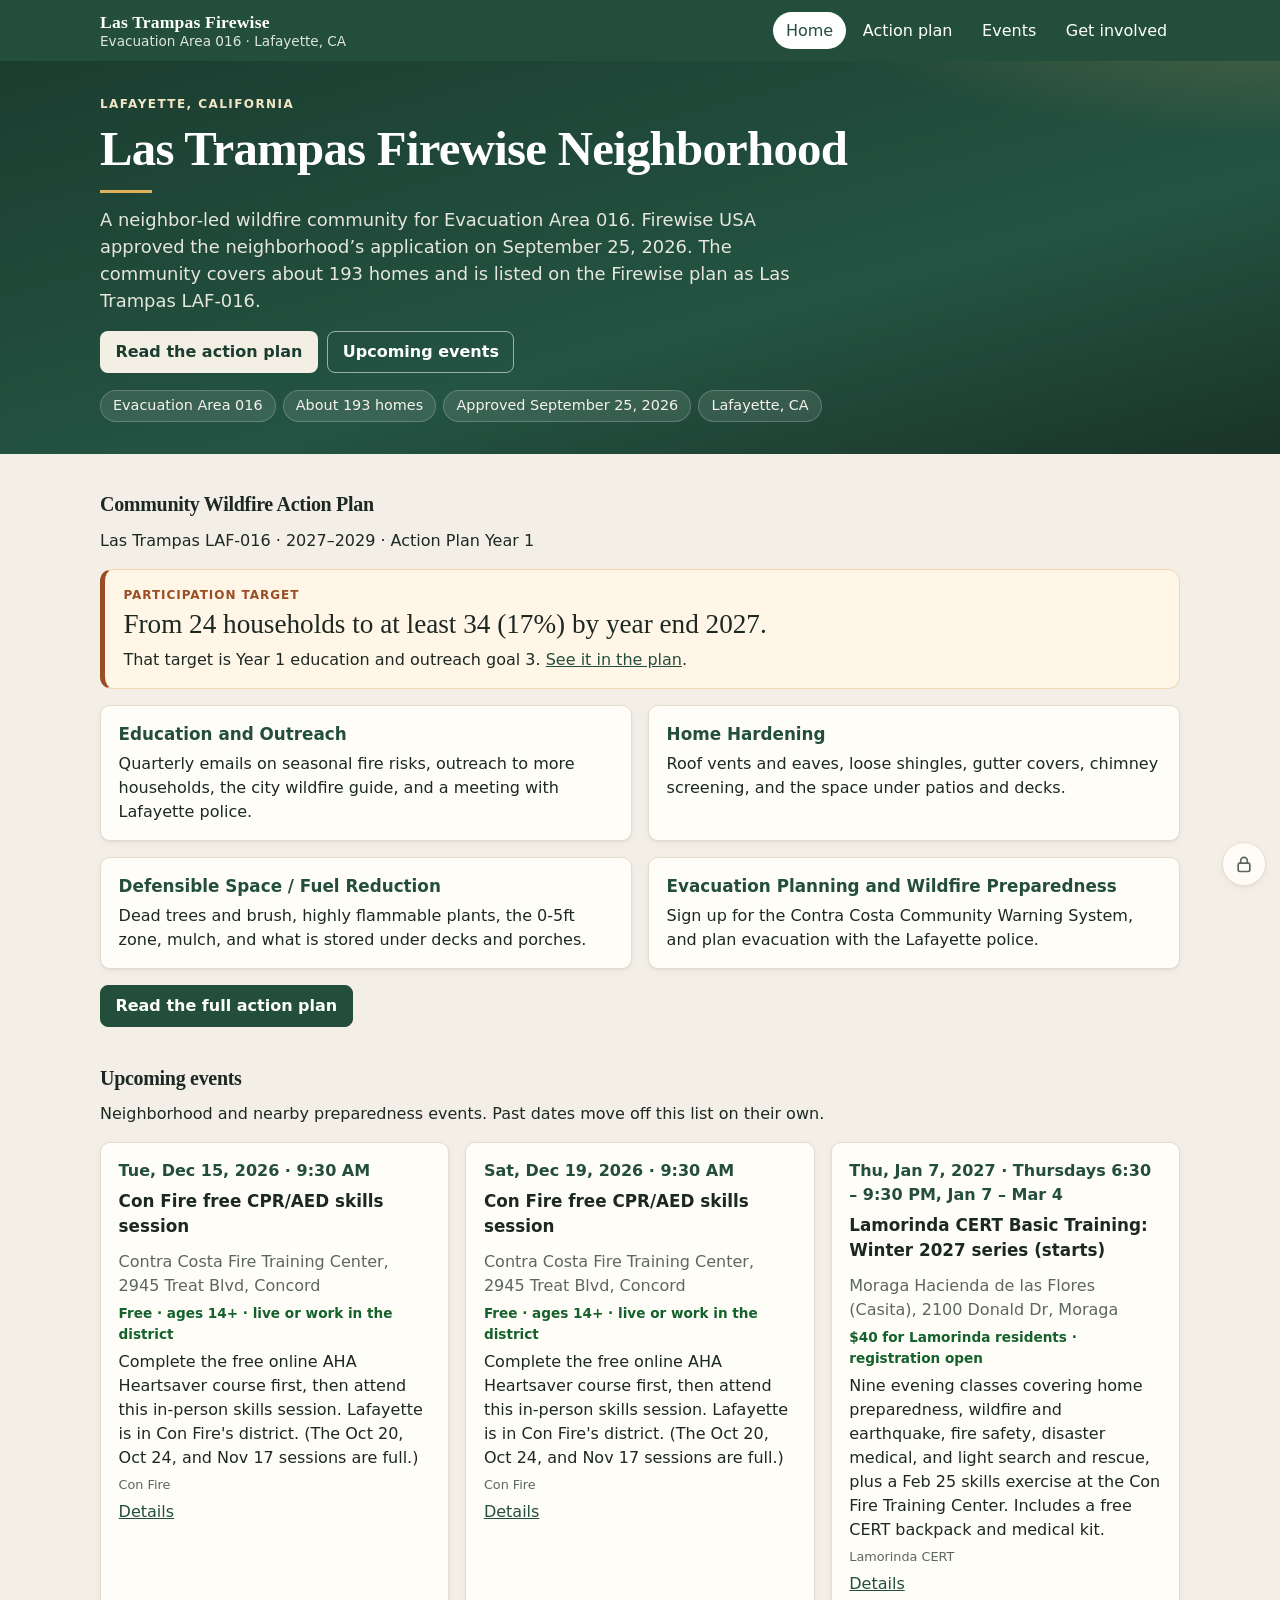
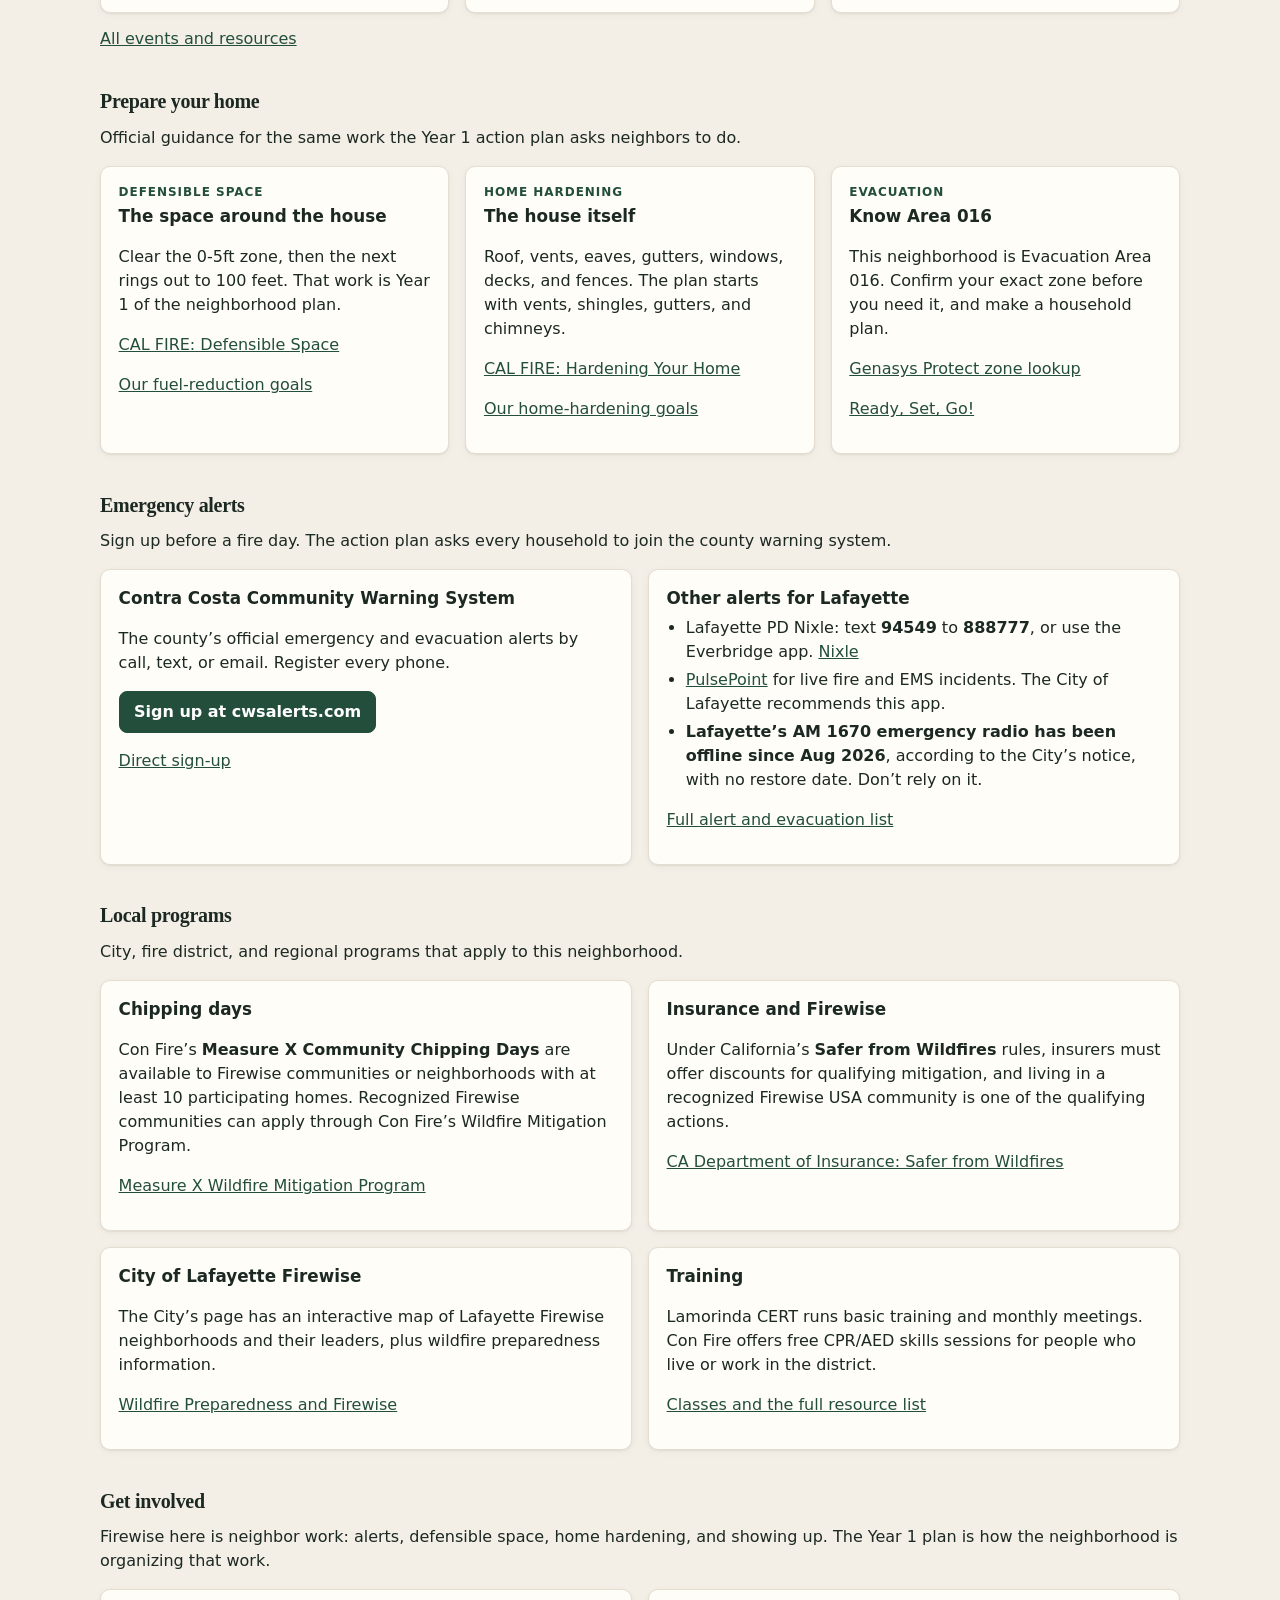
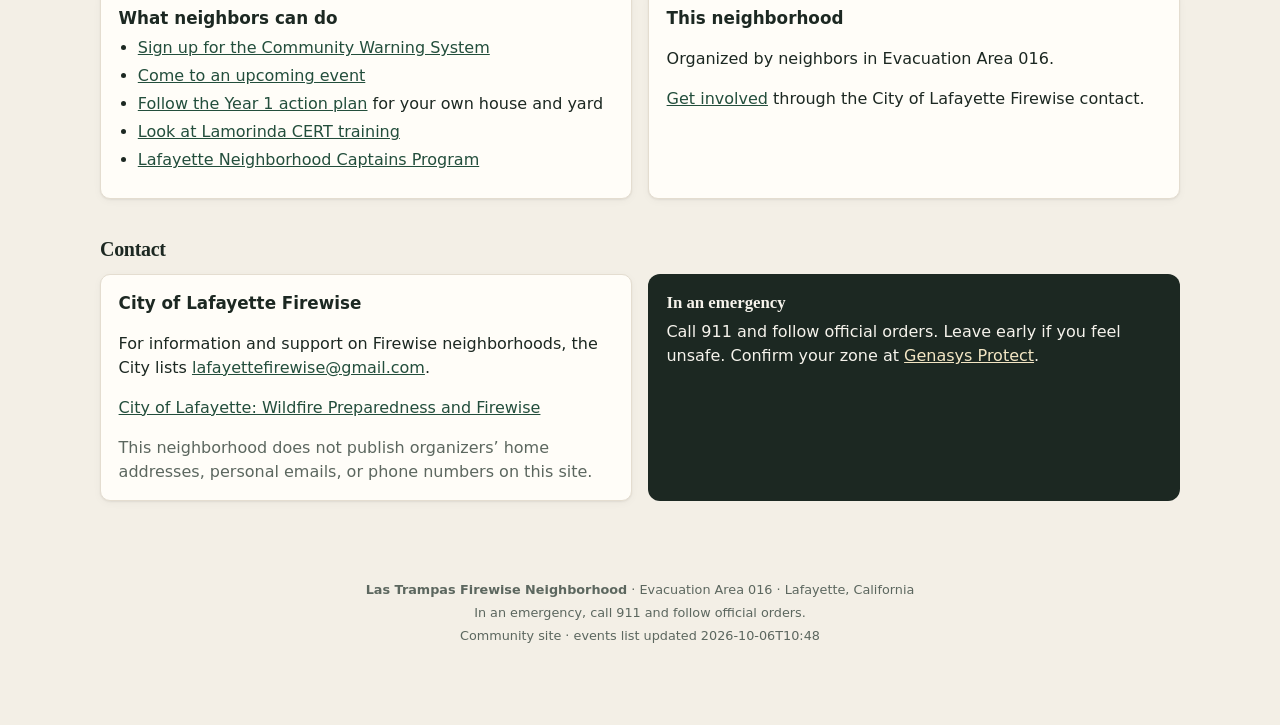
==== commit a8d02695: "Remove organizer names from the public site The Get involved section now says the neighborhood is or" ====
--- a/index.html
+++ b/index.html
@@ -165,14 +165,9 @@
           </ul>
         </article>
         <article class="card">
-          <h3>Organizers</h3>
-          <p>The lead organizer is Tom Williams. Patrick Lupardus, Ray Stephens, and Gene Maggio are organizers.</p>
-          <ul class="people">
-            <li><strong>Tom Williams</strong><span>Lead organizer</span></li>
-            <li><strong>Patrick Lupardus</strong><span>Organizer</span></li>
-            <li><strong>Ray Stephens</strong><span>Organizer</span></li>
-            <li><strong>Gene Maggio</strong><span>Organizer</span></li>
-          </ul>
+          <h3>This neighborhood</h3>
+          <p>Organized by neighbors in Evacuation Area 016.</p>
+          <p style="margin-bottom:0"><a href="#contact">Get involved</a> through the City of Lafayette Firewise contact.</p>
         </article>
       </div>
     </section>
--- a/assets/style.css
+++ b/assets/style.css
@@ -39,6 +39,7 @@
 .stat small{font-size:.9rem;font-weight:500;color:var(--muted)}
 .muted{color:var(--muted)}
 .btn{appearance:none;border:1px solid var(--accent);background:var(--accent);color:#fff;border-radius:8px;padding:.5rem .9rem;font:inherit;font-weight:600;cursor:pointer}
+a.btn{text-decoration:none;display:inline-block}
 .btn.secondary{background:#fff;color:var(--accent)}
 .btn:hover{filter:brightness(1.08)}
 .btn:disabled{opacity:.5;cursor:not-allowed}
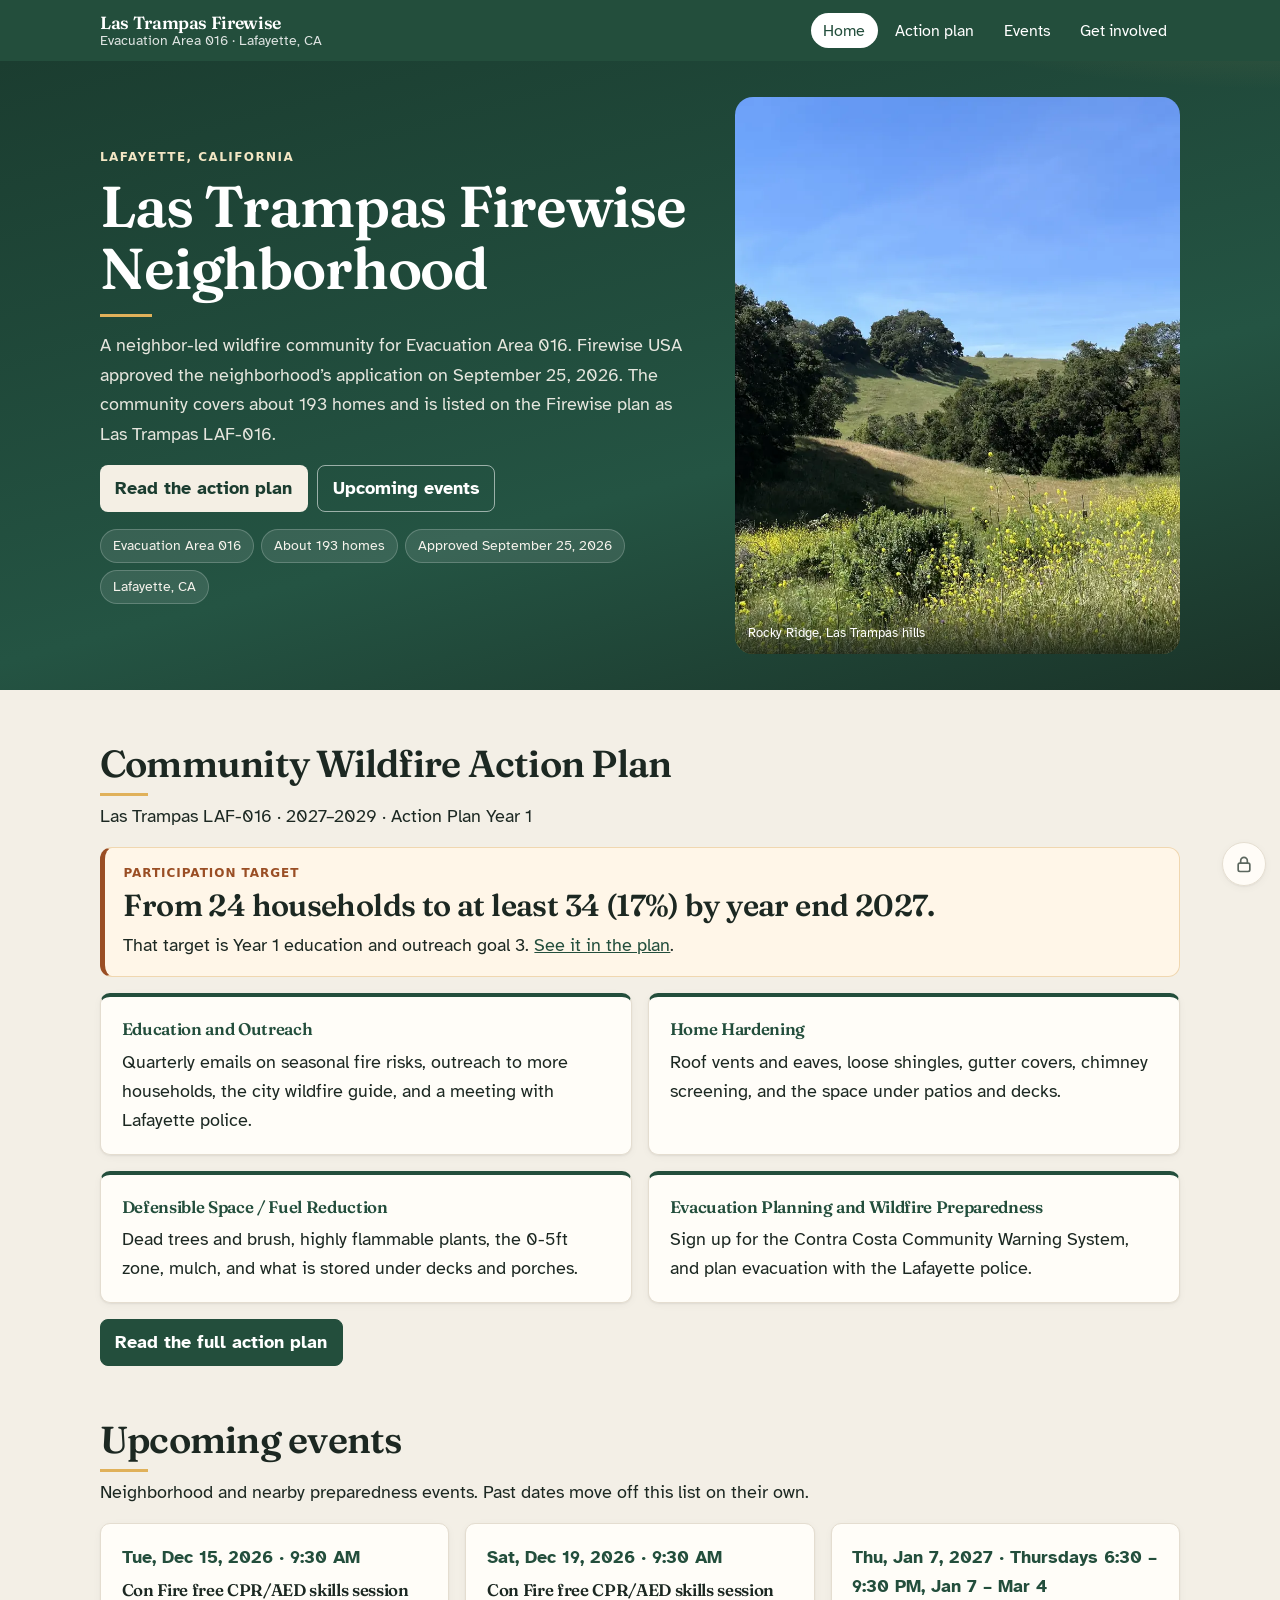
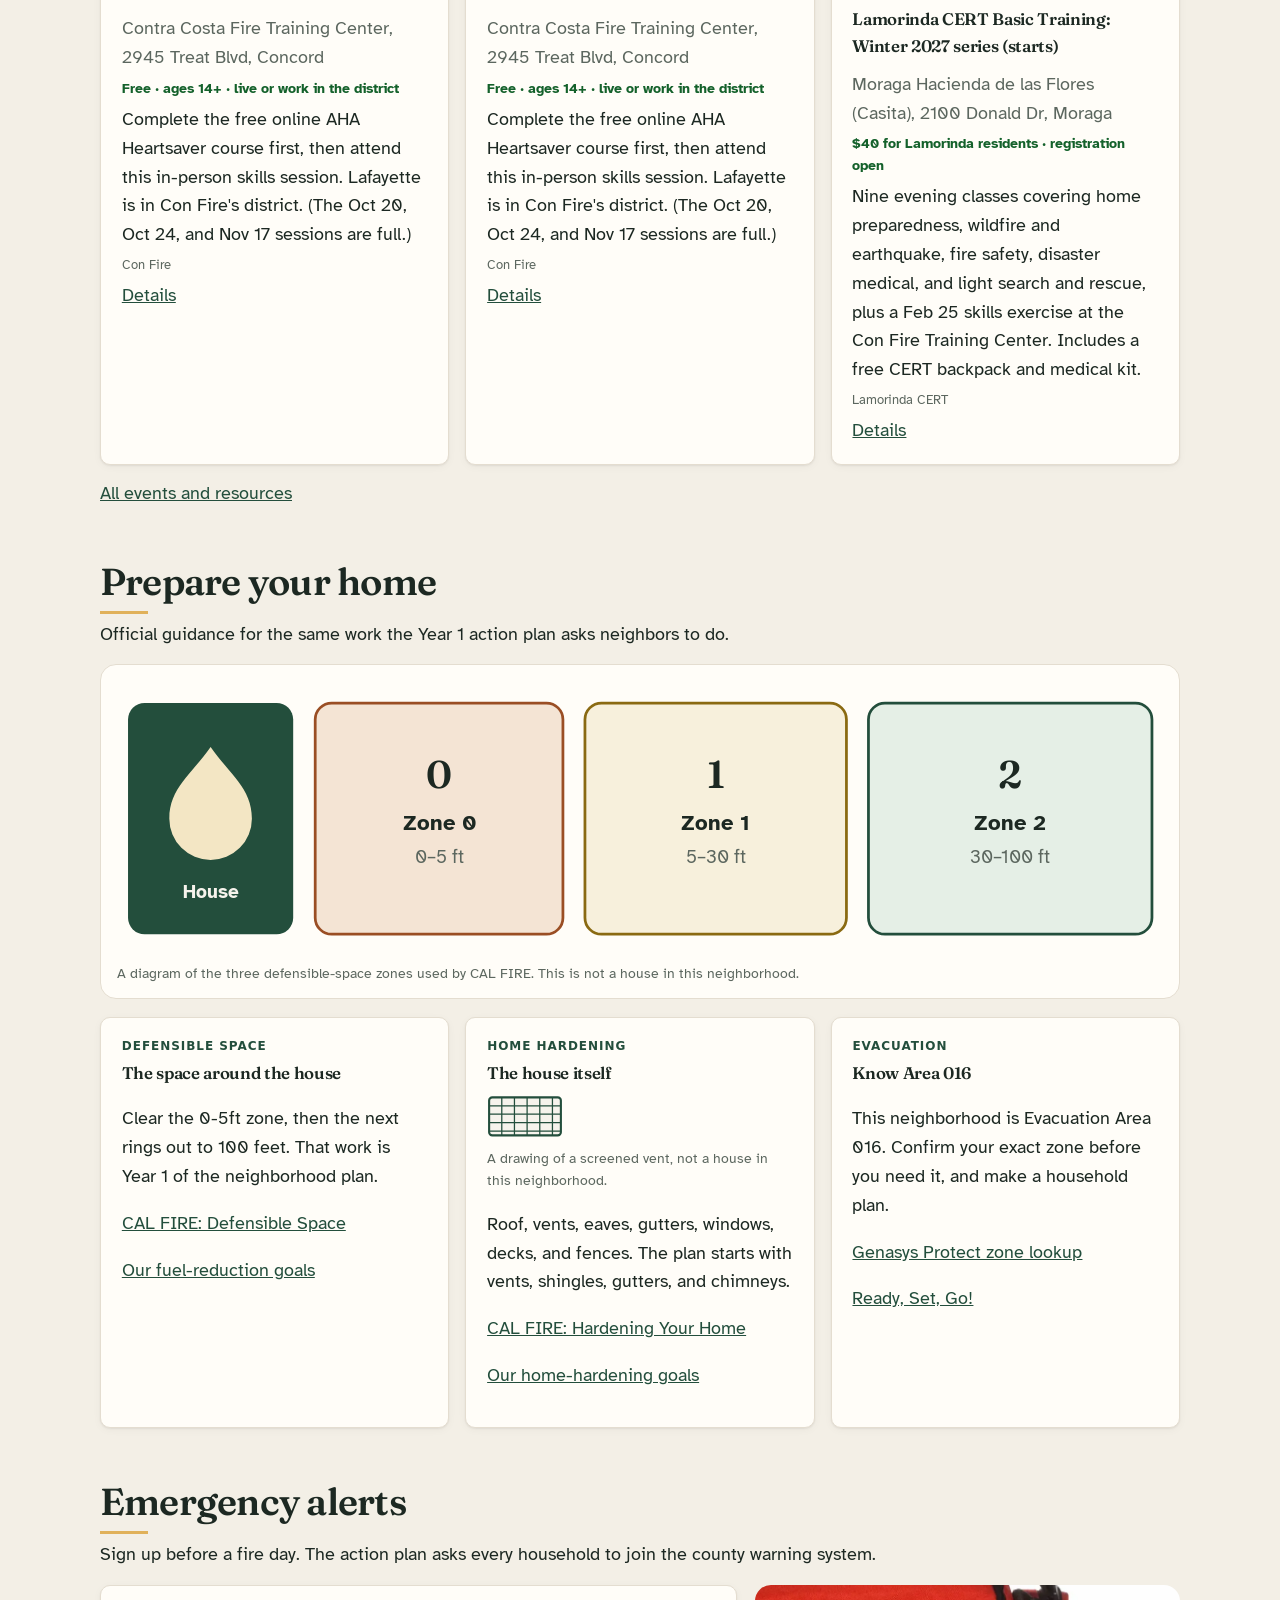
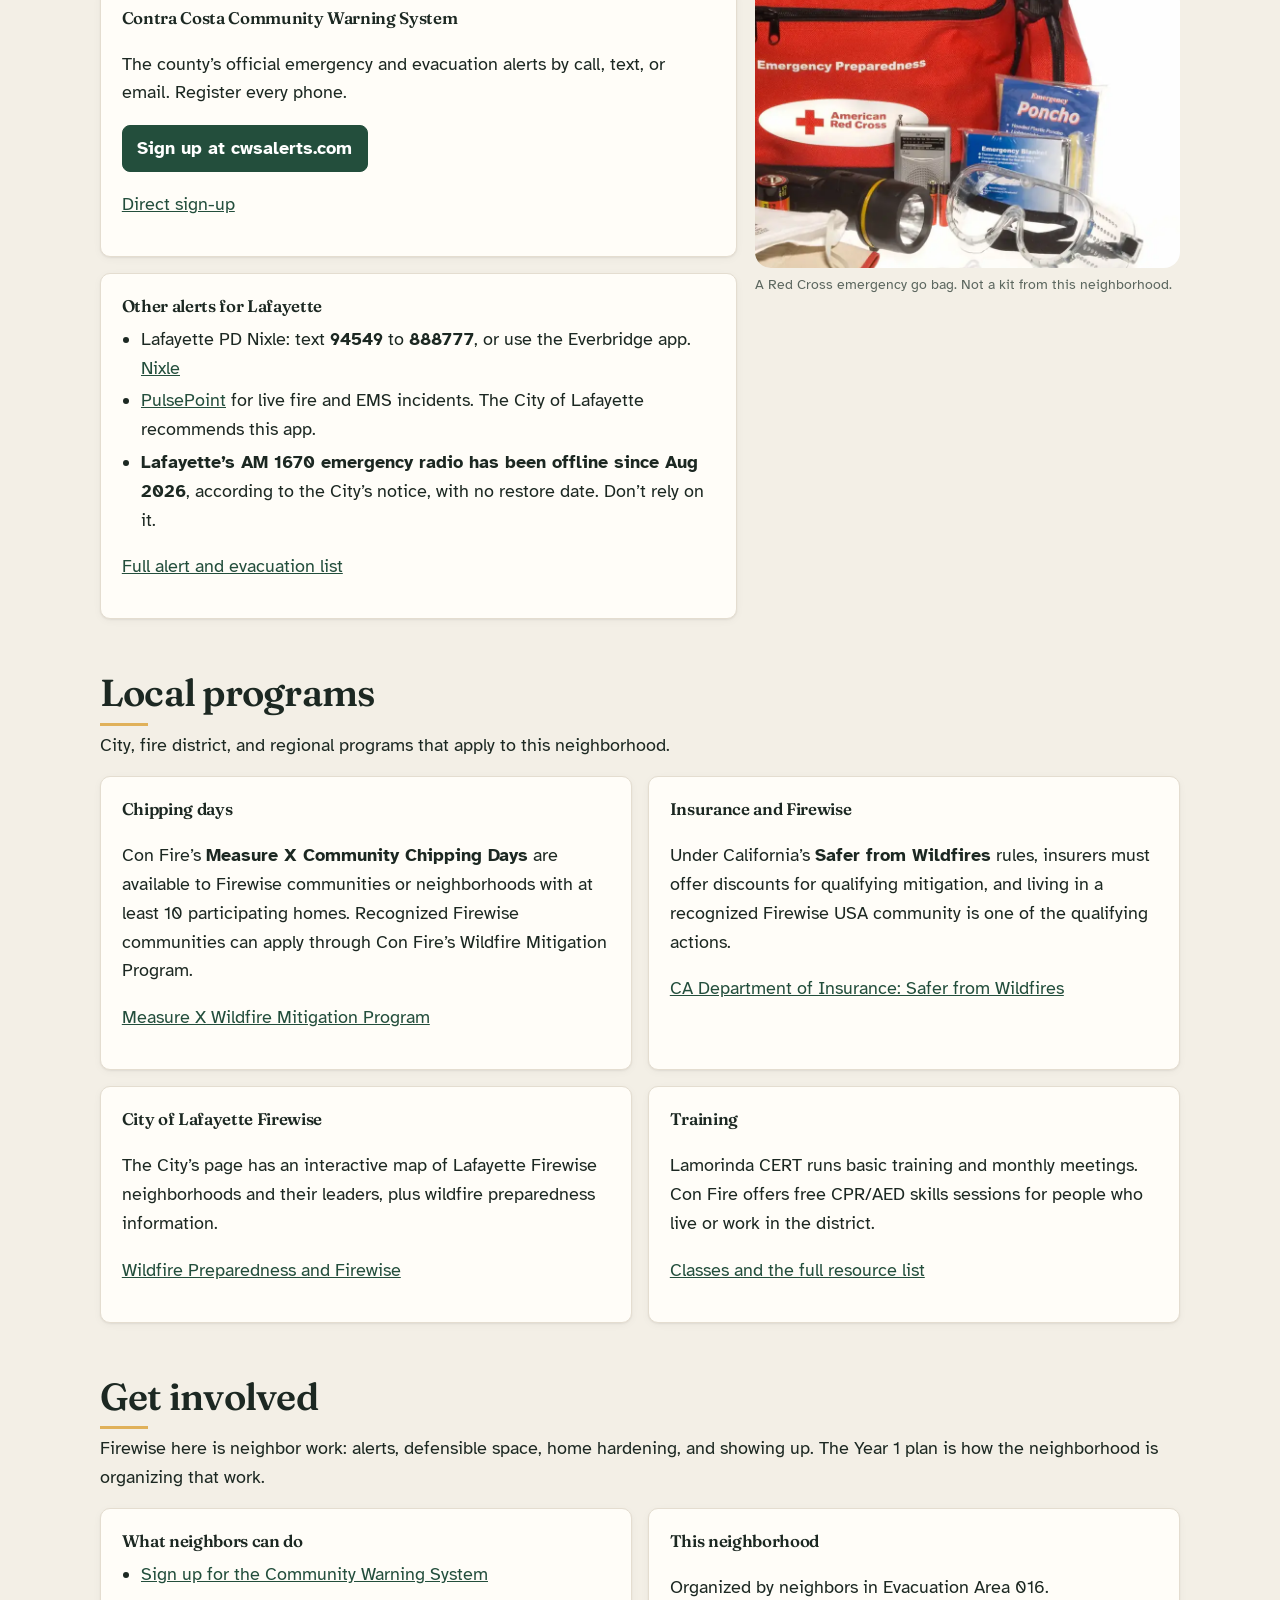
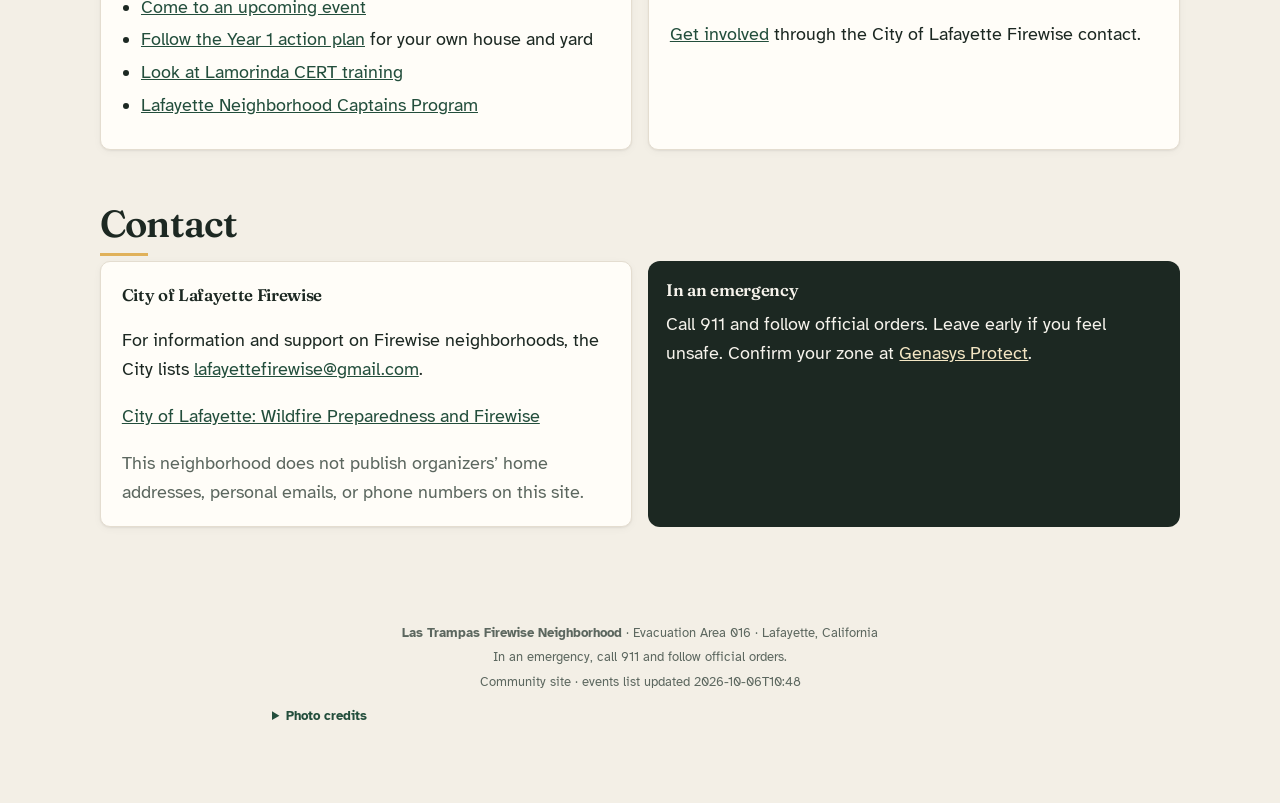
==== commit adcc2ac0: "Refresh the public site with brochure type and licensed photos. Use Fraunces for headings and Atkins" ====
--- a/index.html
+++ b/index.html
@@ -19,21 +19,27 @@
 <div id="publicRoot">
 <main id="content" class="community">
   <section class="hero-band">
-    <div class="wrap">
-      <p class="eyebrow">Lafayette, California</p>
-      <h1>Las Trampas Firewise Neighborhood</h1>
-      <hr class="hero-rule">
-      <p class="lede">A neighbor-led wildfire community for Evacuation Area 016. Firewise USA approved the neighborhood&rsquo;s application on September 25, 2026. The community covers about 193 homes and is listed on the Firewise plan as Las Trampas LAF-016.</p>
-      <div class="hero-actions">
-        <a class="btn" href="action-plan.html">Read the action plan</a>
-        <a class="btn secondary" href="#events">Upcoming events</a>
-      </div>
-      <ul class="facts">
-        <li>Evacuation Area 016</li>
-        <li>About 193 homes</li>
-        <li>Approved September 25, 2026</li>
-        <li>Lafayette, CA</li>
-      </ul>
+    <div class="wrap hero-layout">
+      <div class="hero-copy">
+        <p class="eyebrow">Lafayette, California</p>
+        <h1>Las Trampas Firewise Neighborhood</h1>
+        <hr class="hero-rule">
+        <p class="lede">A neighbor-led wildfire community for Evacuation Area 016. Firewise USA approved the neighborhood&rsquo;s application on September 25, 2026. The community covers about 193 homes and is listed on the Firewise plan as Las Trampas LAF-016.</p>
+        <div class="hero-actions">
+          <a class="btn" href="action-plan.html">Read the action plan</a>
+          <a class="btn secondary" href="#events">Upcoming events</a>
+        </div>
+        <ul class="facts">
+          <li>Evacuation Area 016</li>
+          <li>About 193 homes</li>
+          <li>Approved September 25, 2026</li>
+          <li>Lafayette, CA</li>
+        </ul>
+      </div>
+      <figure class="hero-photo">
+        <img src="assets/photos/rocky-ridge.webp" width="1400" height="1041" alt="Coast live oaks and open grassland on a slope at Rocky Ridge, in the Las Trampas hills.">
+        <figcaption>Rocky Ridge, Las Trampas hills</figcaption>
+      </figure>
     </div>
   </section>
   <div class="wrap">
@@ -70,6 +76,28 @@
         <h2 id="prepare-h">Prepare your home</h2>
         <p>Official guidance for the same work the Year 1 action plan asks neighbors to do.</p>
       </div>
+      <figure class="zone-figure">
+        <svg viewBox="0 0 760 200" role="img" aria-labelledby="zonesTitle zonesDesc">
+          <title id="zonesTitle">Defensible space zones</title>
+          <desc id="zonesDesc">A diagram of Zone 0 from 0 to 5 feet, Zone 1 from 5 to 30 feet, and Zone 2 from 30 to 100 feet. This is a diagram, not a house in this neighborhood.</desc>
+          <rect x="8" y="16" width="120" height="168" rx="12" fill="#234e3c"/>
+          <path d="M68 48c-14 20-30 30-30 52a30 30 0 0 0 60 0c0-22-16-32-30-52z" fill="#f3e6c4"/>
+          <text x="68" y="158" text-anchor="middle" fill="#f6f3ec" font-family="Atkinson Hyperlegible, sans-serif" font-size="14" font-weight="700">House</text>
+          <rect x="144" y="16" width="180" height="168" rx="12" fill="#f4e4d4" stroke="#9a4e24" stroke-width="2"/>
+          <text x="234" y="78" text-anchor="middle" fill="#1c2822" font-family="Fraunces, Georgia, serif" font-size="28">0</text>
+          <text x="234" y="108" text-anchor="middle" fill="#1c2822" font-family="Atkinson Hyperlegible, sans-serif" font-size="16" font-weight="700">Zone 0</text>
+          <text x="234" y="132" text-anchor="middle" fill="#5c675f" font-family="Atkinson Hyperlegible, sans-serif" font-size="14">0–5 ft</text>
+          <rect x="340" y="16" width="190" height="168" rx="12" fill="#f7f0dc" stroke="#8a6a12" stroke-width="2"/>
+          <text x="435" y="78" text-anchor="middle" fill="#1c2822" font-family="Fraunces, Georgia, serif" font-size="28">1</text>
+          <text x="435" y="108" text-anchor="middle" fill="#1c2822" font-family="Atkinson Hyperlegible, sans-serif" font-size="16" font-weight="700">Zone 1</text>
+          <text x="435" y="132" text-anchor="middle" fill="#5c675f" font-family="Atkinson Hyperlegible, sans-serif" font-size="14">5–30 ft</text>
+          <rect x="546" y="16" width="206" height="168" rx="12" fill="#e5efe6" stroke="#234e3c" stroke-width="2"/>
+          <text x="649" y="78" text-anchor="middle" fill="#1c2822" font-family="Fraunces, Georgia, serif" font-size="28">2</text>
+          <text x="649" y="108" text-anchor="middle" fill="#1c2822" font-family="Atkinson Hyperlegible, sans-serif" font-size="16" font-weight="700">Zone 2</text>
+          <text x="649" y="132" text-anchor="middle" fill="#5c675f" font-family="Atkinson Hyperlegible, sans-serif" font-size="14">30–100 ft</text>
+        </svg>
+        <figcaption>A diagram of the three defensible-space zones used by CAL FIRE. This is not a house in this neighborhood.</figcaption>
+      </figure>
       <div class="grid cols-3">
         <article class="card">
           <p class="cat-label">Defensible space</p>
@@ -81,6 +109,13 @@
         <article class="card">
           <p class="cat-label">Home hardening</p>
           <h3>The house itself</h3>
+          <figure class="vent-figure">
+            <svg class="vent" viewBox="0 0 72 48" role="img" aria-label="Simple drawing of a screened roof vent">
+              <rect x="2" y="6" width="68" height="36" rx="3" fill="#f6f3ec" stroke="#234e3c" stroke-width="2"/>
+              <path d="M2 14h68M2 22h68M2 30h68M2 38h68M14 6v36M26 6v36M38 6v36M50 6v36M62 6v36" fill="none" stroke="#234e3c" stroke-width="1.2"/>
+            </svg>
+            <figcaption>A drawing of a screened vent, not a house in this neighborhood.</figcaption>
+          </figure>
           <p>Roof, vents, eaves, gutters, windows, decks, and fences. The plan starts with vents, shingles, gutters, and chimneys.</p>
           <p><a href="https://www.readyforwildfire.org/prepare-for-wildfire/hardening-your-home/" target="_blank" rel="noopener noreferrer">CAL FIRE: Hardening Your Home</a></p>
           <p><a href="action-plan.html#hardening">Our home-hardening goals</a></p>
@@ -100,7 +135,8 @@
         <h2 id="alerts-h">Emergency alerts</h2>
         <p>Sign up before a fire day. The action plan asks every household to join the county warning system.</p>
       </div>
-      <div class="grid cols-2">
+      <div class="alert-layout">
+        <div class="alert-copy">
         <article class="card">
           <h3>Contra Costa Community Warning System</h3>
           <p>The county&rsquo;s official emergency and evacuation alerts by call, text, or email. Register every phone.</p>
@@ -116,6 +152,11 @@
           </ul>
           <p><a href="events.html#alerts">Full alert and evacuation list</a></p>
         </article>
+        </div>
+        <figure class="alert-photo">
+          <img src="assets/photos/go-bag.webp" width="880" height="860" alt="An open Red Cross emergency go bag with water, a radio, a flashlight, and other supplies on a table.">
+          <figcaption>A Red Cross emergency go bag. Not a kit from this neighborhood.</figcaption>
+        </figure>
       </div>
     </section>
 
@@ -184,7 +225,7 @@
           <p class="muted" style="margin-bottom:0">This neighborhood does not publish organizers&rsquo; home addresses, personal emails, or phone numbers on this site.</p>
         </article>
         <aside class="emergency">
-          <h3 style="margin:0;font-family:Georgia,serif">In an emergency</h3>
+          <h3 style="margin:0">In an emergency</h3>
           <p>Call 911 and follow official orders. Leave early if you feel unsafe. Confirm your zone at <a href="https://protect.genasys.com/" target="_blank" rel="noopener noreferrer">Genasys Protect</a>.</p>
         </aside>
       </div>
@@ -195,6 +236,14 @@
   <p><strong>Las Trampas Firewise Neighborhood</strong> &middot; Evacuation Area 016 &middot; Lafayette, California</p>
   <p>In an emergency, call 911 and follow official orders.</p>
   <p class="muted">Community site &middot; events list updated <span data-generated></span></p>
+  <details class="img-credits">
+    <summary>Photo credits</summary>
+    <ul>
+      <li>Oak savanna at Rocky Ridge, Buckhorn Creek watershed, Las Trampas hills. Peter J. Caprio, <a href="https://creativecommons.org/licenses/by-sa/4.0/" target="_blank" rel="noopener noreferrer">CC BY-SA 4.0</a>, via <a href="https://commons.wikimedia.org/wiki/File:Oak_Savanna_on_Rocky_Ridge.png" target="_blank" rel="noopener noreferrer">Wikimedia Commons</a>. Resized and compressed.</li>
+      <li>Emergency go bag. American Red Cross photograph, <a href="https://commons.wikimedia.org/wiki/File:FEMA_-_37174_-_Emergency_Preparedness_%22ready_to_go%22_kit..jpg" target="_blank" rel="noopener noreferrer">FEMA Photo Library</a>, public domain. Cropped, resized, and compressed.</li>
+      <li>The zone diagram and vent drawing on this page are original illustrations for this site.</li>
+    </ul>
+  </details>
 </div></footer>
 <button type="button" class="corner-lock" id="cornerLock" aria-label="Organizer sign-in" title="Organizer sign-in">
   <svg viewBox="0 0 24 24" width="20" height="20" aria-hidden="true" focusable="false"><rect x="5" y="11" width="14" height="10" rx="2" fill="none" stroke="currentColor" stroke-width="2"/><path d="M8 11V8a4 4 0 0 1 8 0v3" fill="none" stroke="currentColor" stroke-width="2" stroke-linecap="round"/></svg>
--- a/assets/style.css
+++ b/assets/style.css
@@ -4,9 +4,13 @@
   --st-signed:#1a7f37; --st-attended:#1f5fa8; --st-noresp:#c2410c; --st-unknown:#8b949e;
   --radius:10px; --shadow:0 1px 2px rgba(0,0,0,.06),0 2px 8px rgba(0,0,0,.04);
 }
+@font-face{font-family:"Fraunces";src:url("fonts/fraunces-latin-600.woff2") format("woff2");font-weight:600;font-style:normal;font-display:swap}
+@font-face{font-family:"Fraunces";src:url("fonts/fraunces-latin-700.woff2") format("woff2");font-weight:700;font-style:normal;font-display:swap}
+@font-face{font-family:"Atkinson Hyperlegible";src:url("fonts/atkinson-latin-400.woff2") format("woff2");font-weight:400;font-style:normal;font-display:swap}
+@font-face{font-family:"Atkinson Hyperlegible";src:url("fonts/atkinson-latin-700.woff2") format("woff2");font-weight:700;font-style:normal;font-display:swap}
 *{box-sizing:border-box}
 html,body{margin:0;padding:0}
-body{font-family:system-ui,-apple-system,"Segoe UI",Roboto,Helvetica,Arial,sans-serif;background:var(--bg);color:var(--ink);line-height:1.5;font-size:16px}
+body{font-family:"Atkinson Hyperlegible","Segoe UI",Roboto,Helvetica,Arial,sans-serif;background:var(--bg);color:var(--ink);line-height:1.6;font-size:16px}
 a{color:var(--accent)}
 header.site a.brand{color:inherit;text-decoration:none}
 header.site a.brand:hover{color:inherit}
@@ -14,7 +18,7 @@
 a:focus-visible,button:focus-visible,input:focus-visible,select:focus-visible,summary:focus-visible{outline:3px solid #f2b705;outline-offset:2px}
 .skip{position:absolute;left:-999px;top:0;background:#000;color:#fff;padding:.5rem 1rem;z-index:2000}
 .skip:focus{left:0}
-header.site{background:var(--accent);color:var(--accent-ink)}
+header.site{background:var(--accent);color:var(--accent-ink);font-size:1rem;line-height:1.4}
 header.site .wrap{display:flex;flex-wrap:wrap;align-items:center;justify-content:space-between;gap:.5rem 1.5rem;padding:.75rem 1.25rem}
 .brand{display:flex;flex-direction:column;line-height:1.2}
 .brand strong{font-size:1.1rem;letter-spacing:.01em}
@@ -142,11 +146,15 @@
 
 /* community site */
 .page-public:not(.is-admin) h1,
-.page-public:not(.is-admin) h2{
-  font-family:Georgia,"Iowan Old Style","Palatino Linotype",Palatino,serif;
-  font-weight:600;letter-spacing:-.015em;
-}
-.page-public .brand strong{font-family:Georgia,"Iowan Old Style","Palatino Linotype",Palatino,serif}
+.page-public:not(.is-admin) h2,
+.page-public:not(.is-admin) h3,
+.page-public .brand strong,
+.target-stat{
+  font-family:Fraunces,Georgia,"Iowan Old Style","Palatino Linotype",Palatino,serif;
+  font-weight:600;letter-spacing:-.02em;
+}
+.page-public:not(.is-admin){font-size:1.125rem}
+.page-public .lede{font-size:1.125rem;line-height:1.6;max-width:38rem;color:#3d4a44}
 main.community{max-width:none;padding:0 0 1rem}
 .wrap{max-width:1120px;margin-inline:auto;width:100%;padding-left:1.25rem;padding-right:1.25rem}
 header.site .wrap{padding-top:.75rem;padding-bottom:.75rem}
@@ -154,9 +162,35 @@
   radial-gradient(900px 280px at 100% -20%, rgba(224,177,90,.28), transparent 55%),
   linear-gradient(165deg,#1b3d30 0%,#245443 62%,#1a3328 100%);
   color:#f6f3ec}
-.hero-band .wrap{padding-top:2.1rem;padding-bottom:2rem}
-.hero-band h1{color:#fff;font-size:clamp(2rem,4.6vw,3.05rem);line-height:1.12;margin:0}
-.hero-band .lede{color:rgba(246,243,236,.92);font-size:1.12rem;max-width:62ch}
+.hero-band .wrap{padding-top:2.25rem;padding-bottom:2.25rem}
+.hero-layout,.page-banner-grid{display:grid;grid-template-columns:minmax(0,1.15fr) minmax(240px,.85fr);gap:1.75rem 2rem;align-items:center}
+.hero-band h1{color:#fff;font-size:clamp(2.4rem,5vw,3.6rem);line-height:1.08;margin:0}
+.hero-band .lede{color:rgba(246,243,236,.92);font-size:1.15rem;max-width:38rem}
+.hero-photo,.side-photo{margin:0}
+.hero-photo img,.side-photo img,.banner-photo img,.alert-photo img{width:100%;height:auto;display:block}
+.hero-photo{position:relative;border-radius:18px;overflow:hidden}
+.hero-photo img{aspect-ratio:4/5;object-fit:cover}
+.hero-photo figcaption{position:absolute;left:0;right:0;bottom:0;margin:0;padding:1.6rem .85rem .7rem;background:linear-gradient(transparent,rgba(12,24,18,.78));color:#fff;font-size:.82rem;line-height:1.35}
+.page-banner{background:#efe6d4}
+.page-banner .wrap{padding-top:1.6rem;padding-bottom:1.6rem}
+.page-banner h1{font-size:clamp(2.1rem,4vw,3rem);line-height:1.1;margin:0}
+.page-banner .eyebrow{color:var(--accent)}
+.side-photo img{border-radius:16px;aspect-ratio:3/4;object-fit:cover;object-position:center 30%}
+.side-photo figcaption,.banner-photo figcaption,.alert-photo figcaption,.zone-figure figcaption,.vent-figure figcaption{font-size:.85rem;color:var(--muted);margin:.4rem 0 0;max-width:46rem}
+.banner-photo{margin:0 0 1.4rem}
+.banner-photo img{border-radius:16px;width:100%;height:min(42vw,440px);object-fit:cover;object-position:center top}
+.alert-layout{display:grid;grid-template-columns:minmax(0,1.2fr) minmax(220px,.8fr);gap:1.15rem;align-items:start}
+.alert-copy{display:grid;gap:1rem}
+.alert-photo{margin:0}
+.alert-photo img{border-radius:16px;object-fit:cover;aspect-ratio:3/2}
+.zone-figure{margin:0 0 1.15rem;background:#fffdf8;border:1px solid var(--line);border-radius:16px;padding:1rem 1rem .8rem}
+.zone-figure svg{width:100%;height:auto;display:block}
+.vent{width:4.75rem;height:auto;display:block}
+.vent-figure{margin:0 0 .75rem}
+.img-credits{font-size:.82rem;text-align:left;margin:.85rem auto 0;max-width:46rem}
+.img-credits summary{cursor:pointer;font-weight:700;color:var(--accent)}
+.img-credits ul{margin:.45rem 0 0;padding-left:1.1rem}
+.img-credits li{margin:.35rem 0}
 .eyebrow{font-family:system-ui,-apple-system,"Segoe UI",sans-serif;text-transform:uppercase;letter-spacing:.12em;font-size:.75rem;font-weight:700;margin:0 0 .55rem;color:#f3e6c4}
 .hero-rule{width:3.25rem;height:3px;background:#e0b15a;border:0;margin:.85rem 0 .9rem}
 .hero-actions{display:flex;flex-wrap:wrap;gap:.6rem;align-items:center}
@@ -165,12 +199,15 @@
 .hero-band .btn:hover{filter:brightness(1.05)}
 .facts{display:flex;flex-wrap:wrap;gap:.45rem;list-style:none;padding:0;margin:1.05rem 0 0}
 .facts li{background:rgba(255,255,255,.1);border:1px solid rgba(255,255,255,.2);border-radius:999px;padding:.28rem .75rem;font-size:.9rem}
-.community .wrap > section,.community section.band{margin:2.2rem 0}
+.community .wrap > section,.community section.band{margin:3.25rem 0}
+.page-public:not(.is-admin) .section-head h2{font-size:clamp(1.75rem,3vw,2.35rem);line-height:1.15;margin:0 0 .35rem}
+.page-public:not(.is-admin) .section-head h2::after{content:"";display:block;width:3rem;height:3px;background:#e0b15a;margin-top:.5rem}
+.page-public:not(.is-admin) .card{padding:1.2rem 1.3rem}
 .section-head p{margin:.2rem 0 1rem}
 .target-callout{background:#fff6e8;border:1px solid #f0d7b0;border-left:5px solid #9a4e24;border-radius:12px;padding:1rem 1.15rem;margin:0 0 1rem}
 .target-kicker{font-family:system-ui,sans-serif;text-transform:uppercase;letter-spacing:.08em;font-size:.75rem;font-weight:700;color:#9a4e24;margin:0}
-.target-stat{font-family:Georgia,"Iowan Old Style",Palatino,serif;font-size:clamp(1.35rem,2.4vw,1.7rem);line-height:1.25;margin:.2rem 0 .45rem}
-a.card.plan-link{display:block;text-decoration:none;color:inherit;height:100%}
+.target-stat{font-size:clamp(1.45rem,2.6vw,1.9rem);line-height:1.25;margin:.2rem 0 .45rem}
+a.card.plan-link{display:block;text-decoration:none;color:inherit;height:100%;border-top:4px solid var(--accent)}
 a.card.plan-link:hover{border-color:#234e3c}
 a.card.plan-link h3{color:var(--accent)}
 a.card.plan-link p{margin:0}
@@ -210,9 +247,15 @@
 body.organizer-page:not(.unlocked) > footer.site{display:none !important}
 .admin-actions{display:flex;flex-wrap:wrap;gap:.6rem;align-items:center;margin:1rem 0}
 .linkish{background:none;border:0;padding:0;color:var(--accent);font:inherit;font-weight:600;cursor:pointer;text-decoration:underline}
+@media (max-width:800px){
+  .hero-layout,.page-banner-grid,.alert-layout{grid-template-columns:1fr}
+  .hero-photo img,.side-photo img{aspect-ratio:16/10}
+  .banner-photo img{max-height:280px}
+}
 @media (max-width:640px){
   nav.main a{padding:.35rem .6rem}
-  .hero-band .wrap{padding-top:1.5rem;padding-bottom:1.5rem}
+  .hero-band .wrap,.page-banner .wrap{padding-top:1.35rem;padding-bottom:1.35rem}
+  body.page-public:not(.is-admin){font-size:1.0625rem}
 }
 @media print{
   .corner-lock,nav.main,.skip,.private-banner,.hero-actions{display:none !important}
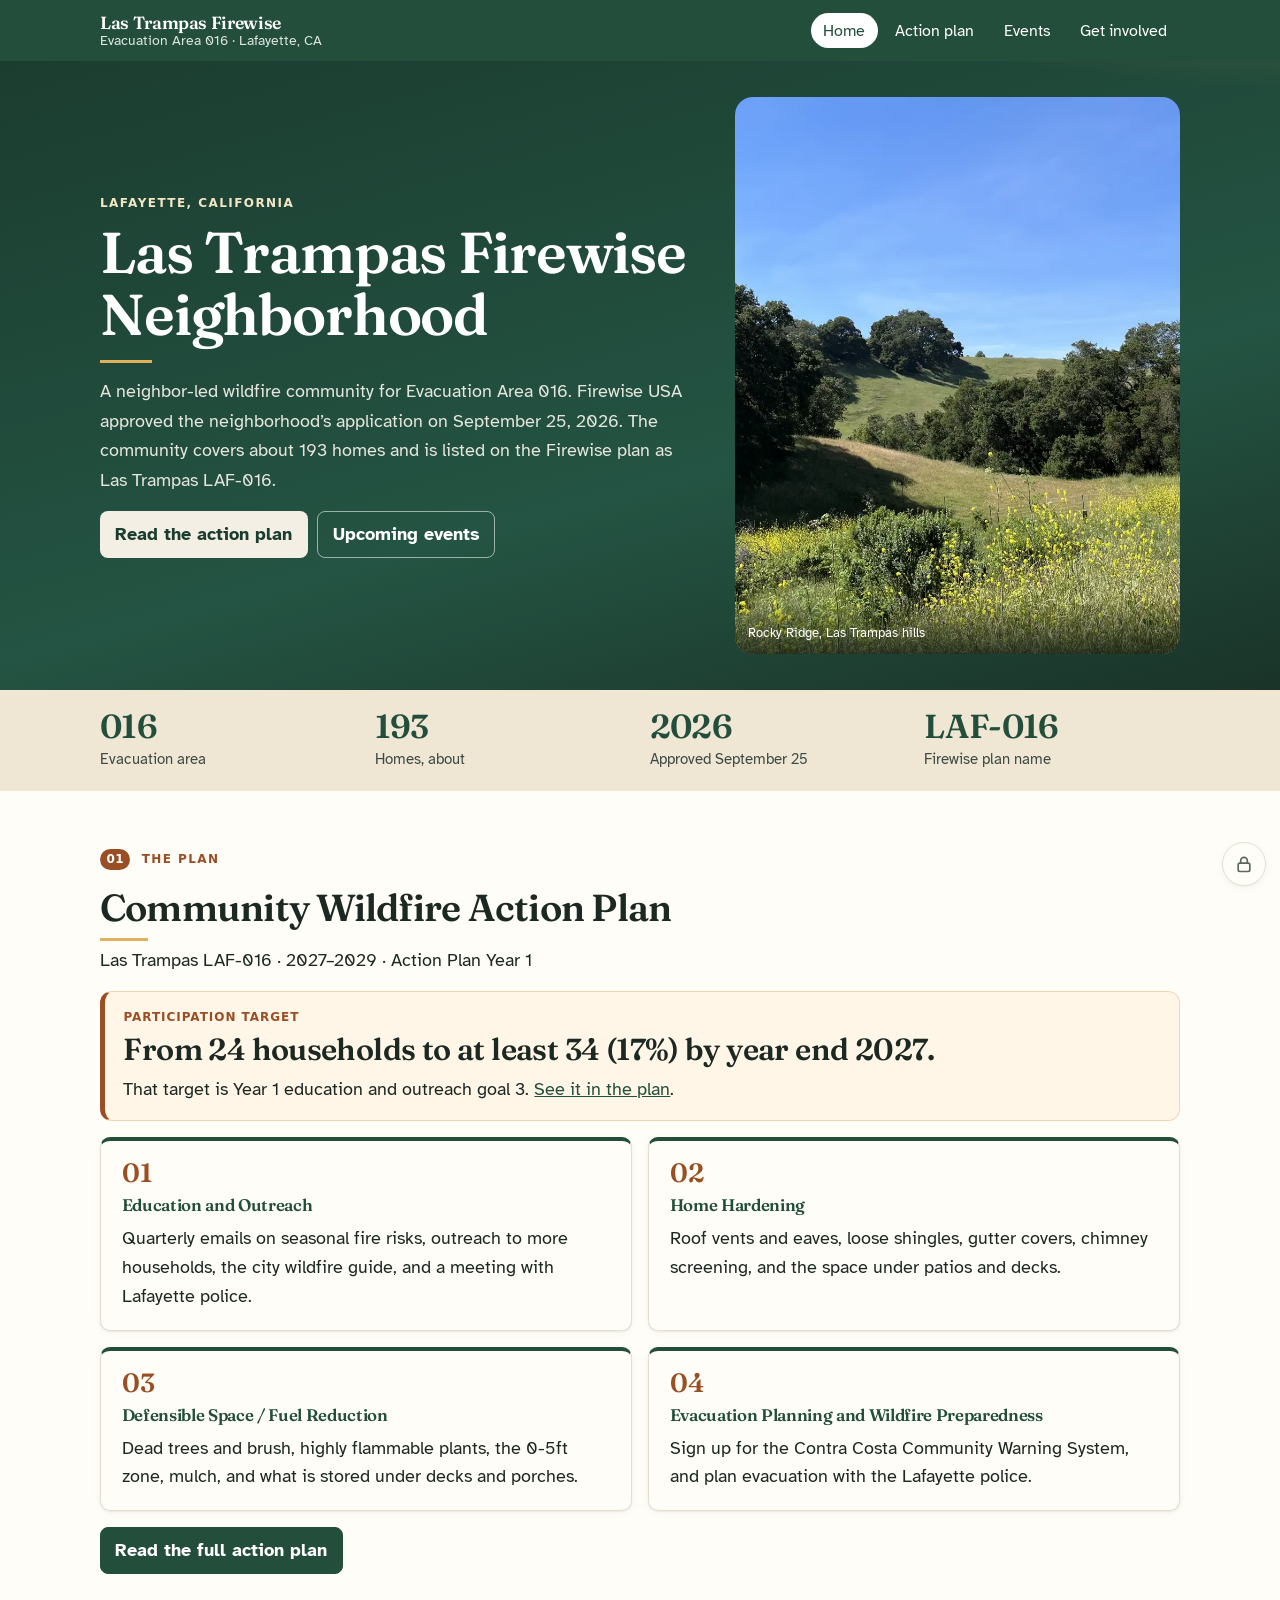
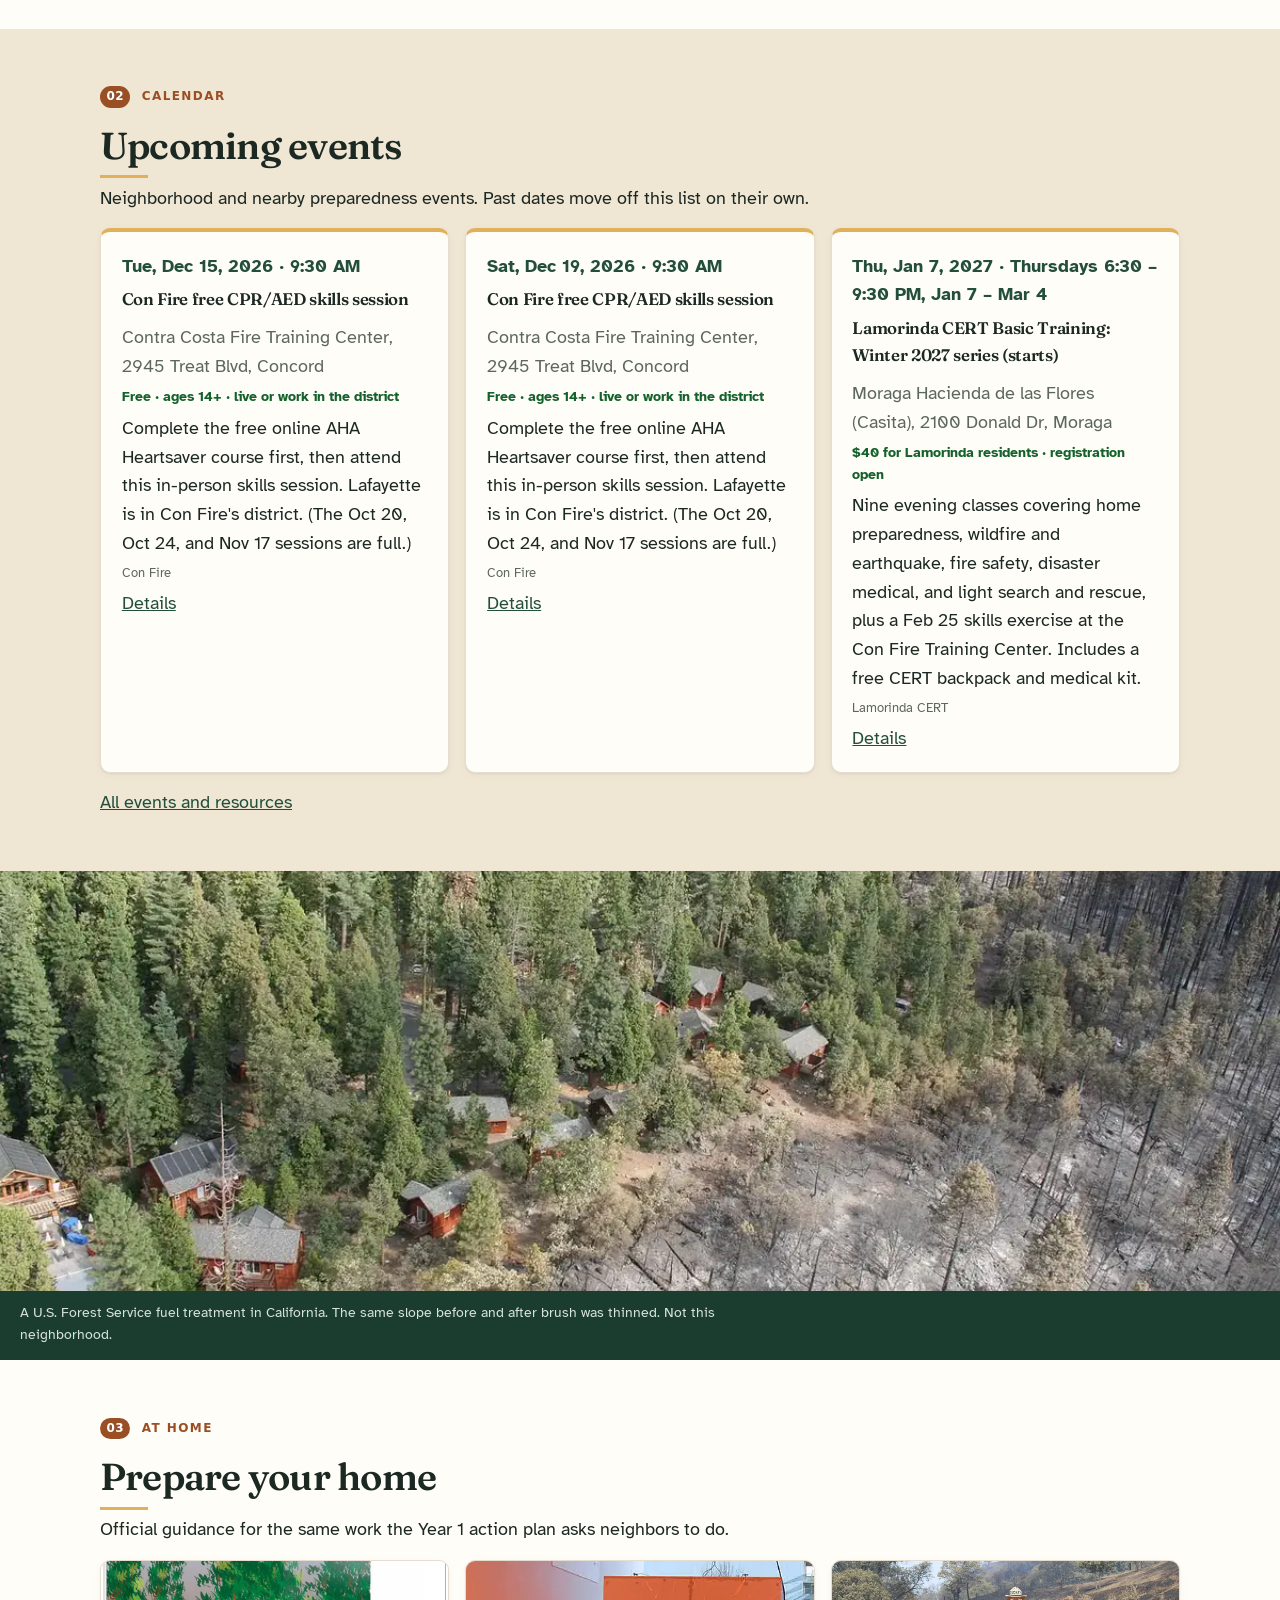
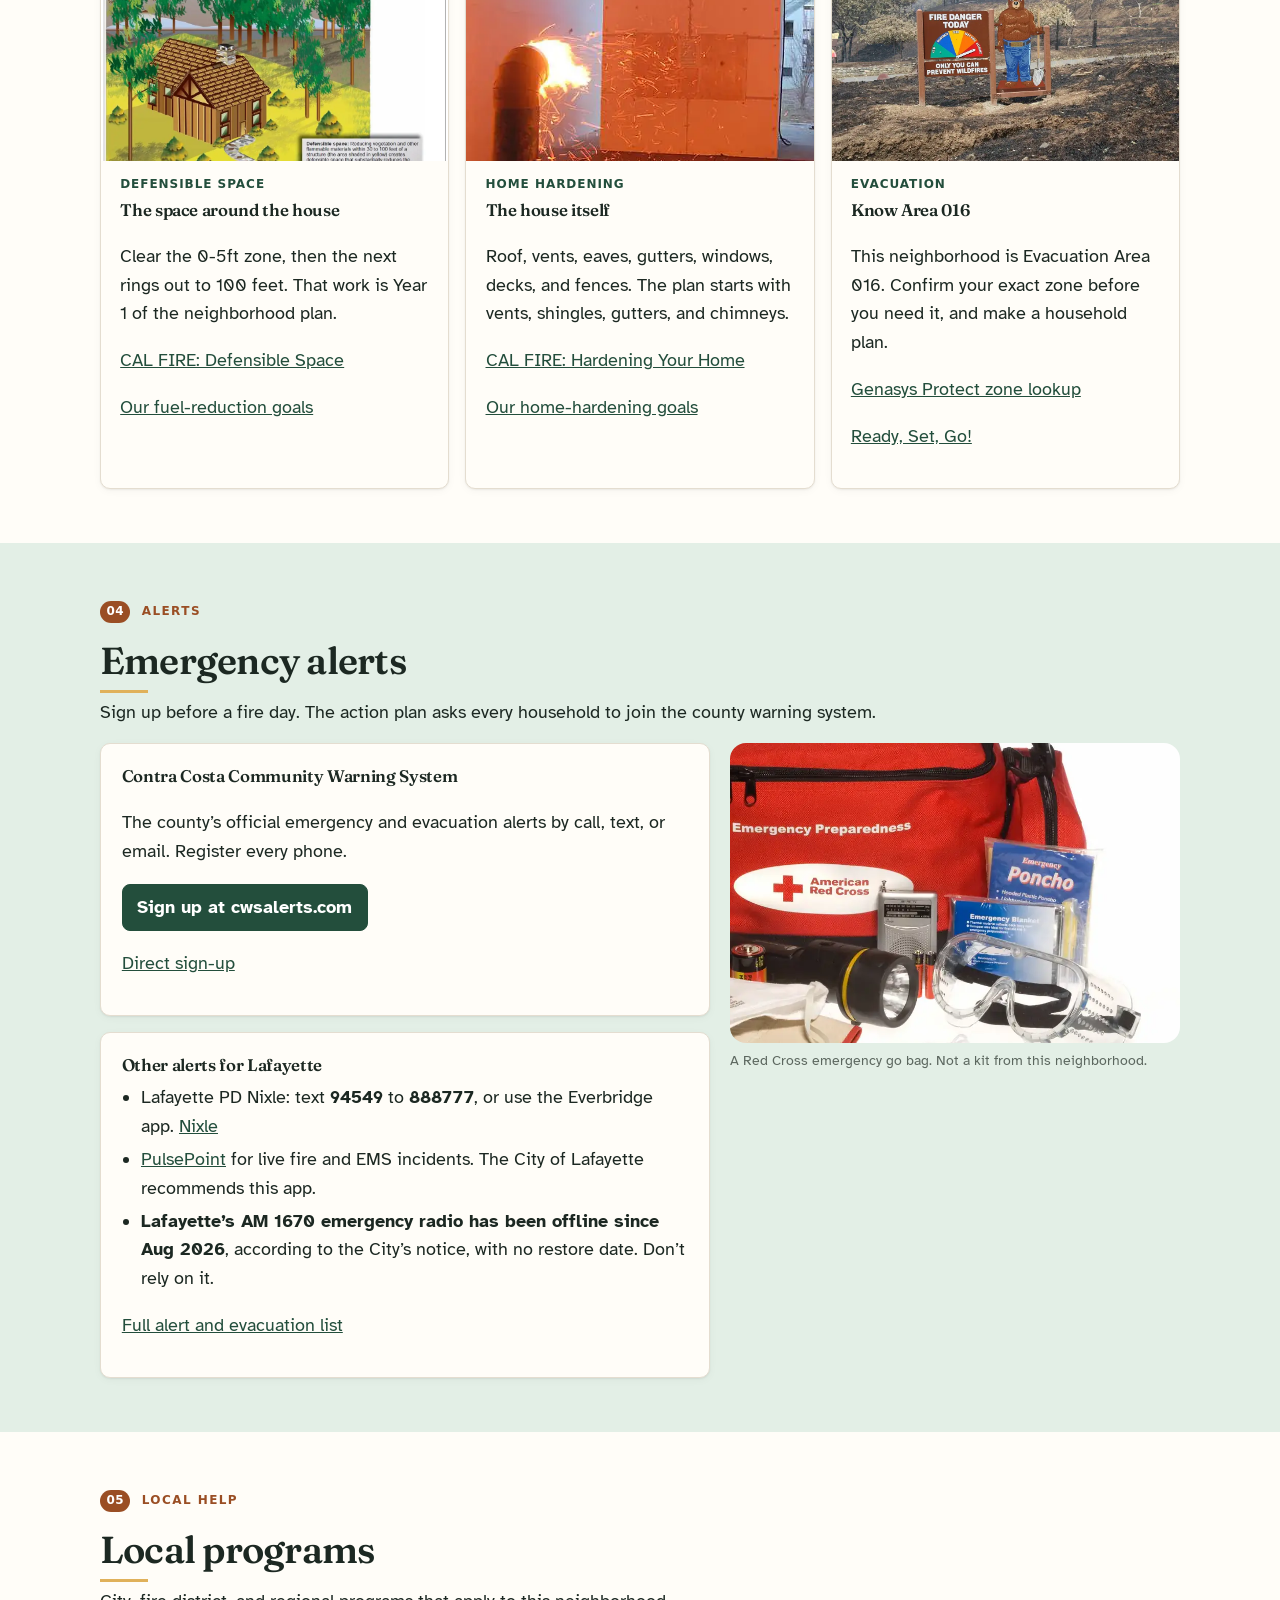
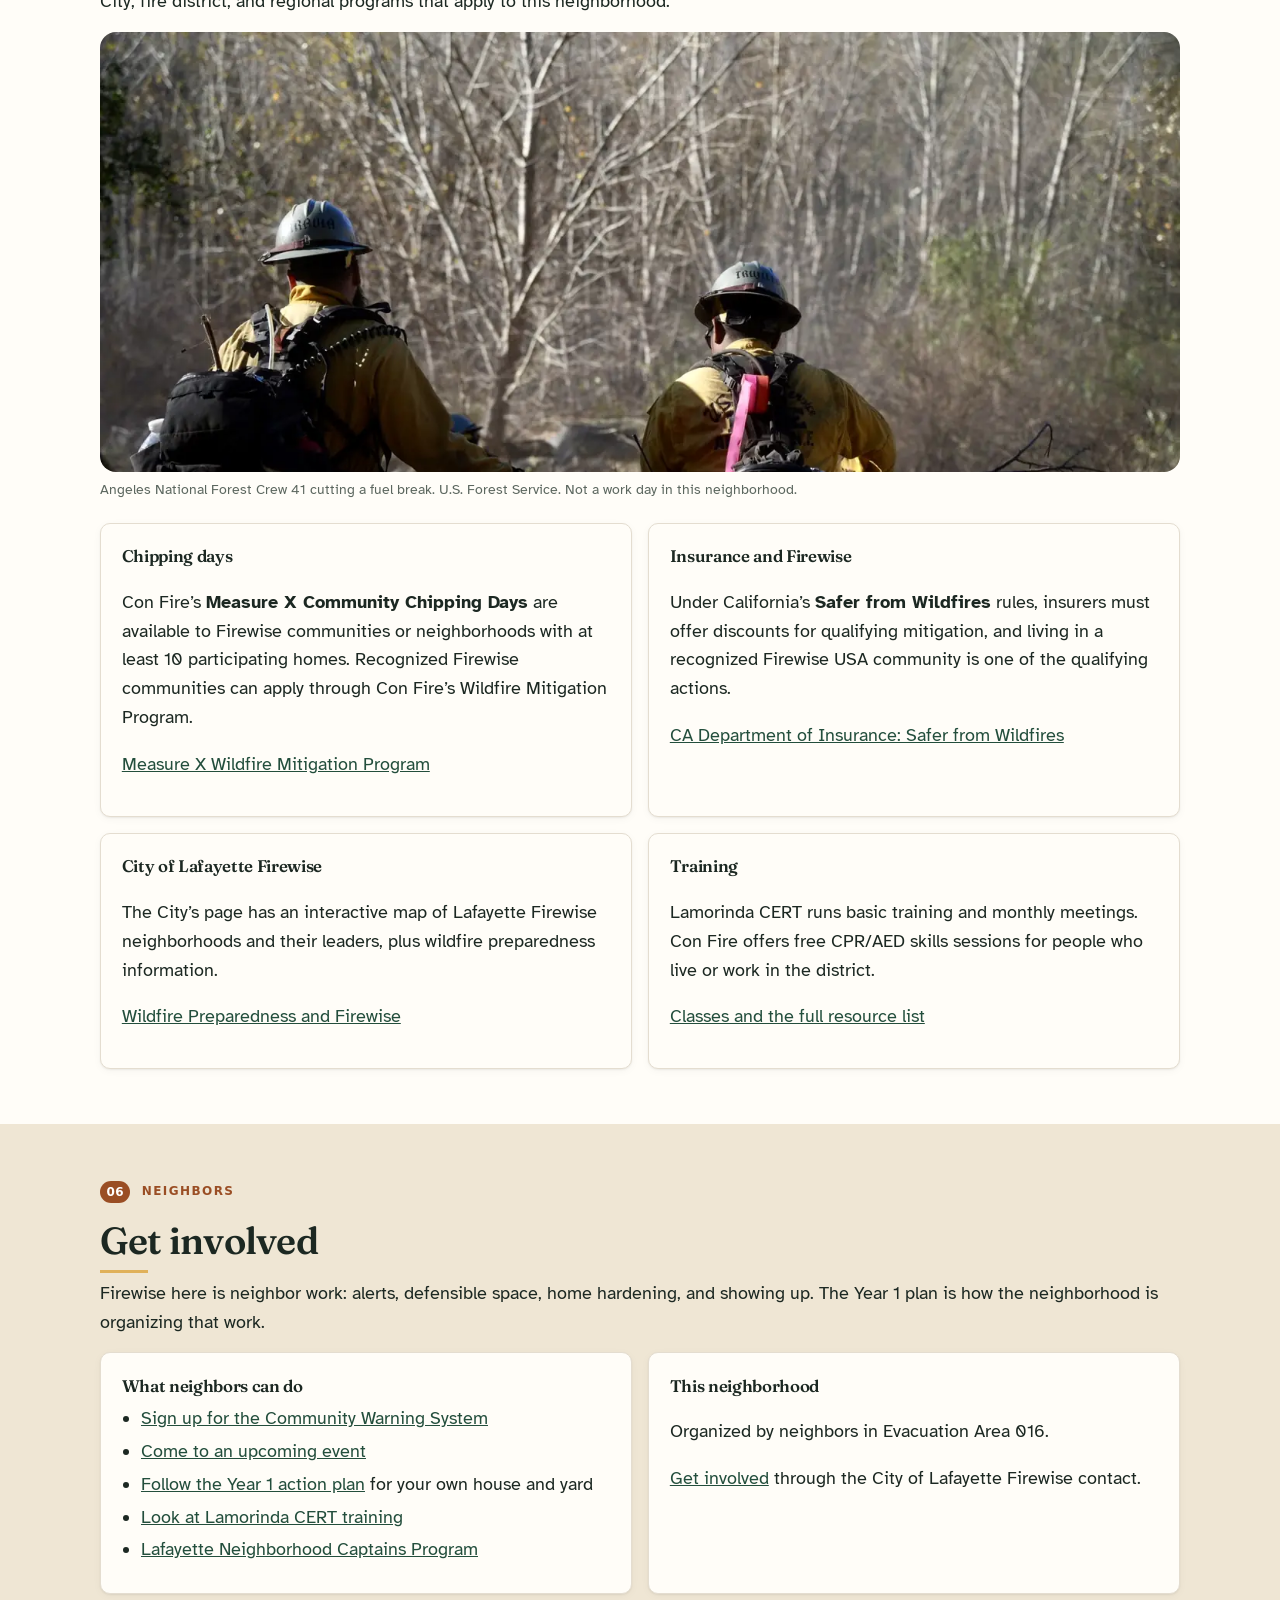
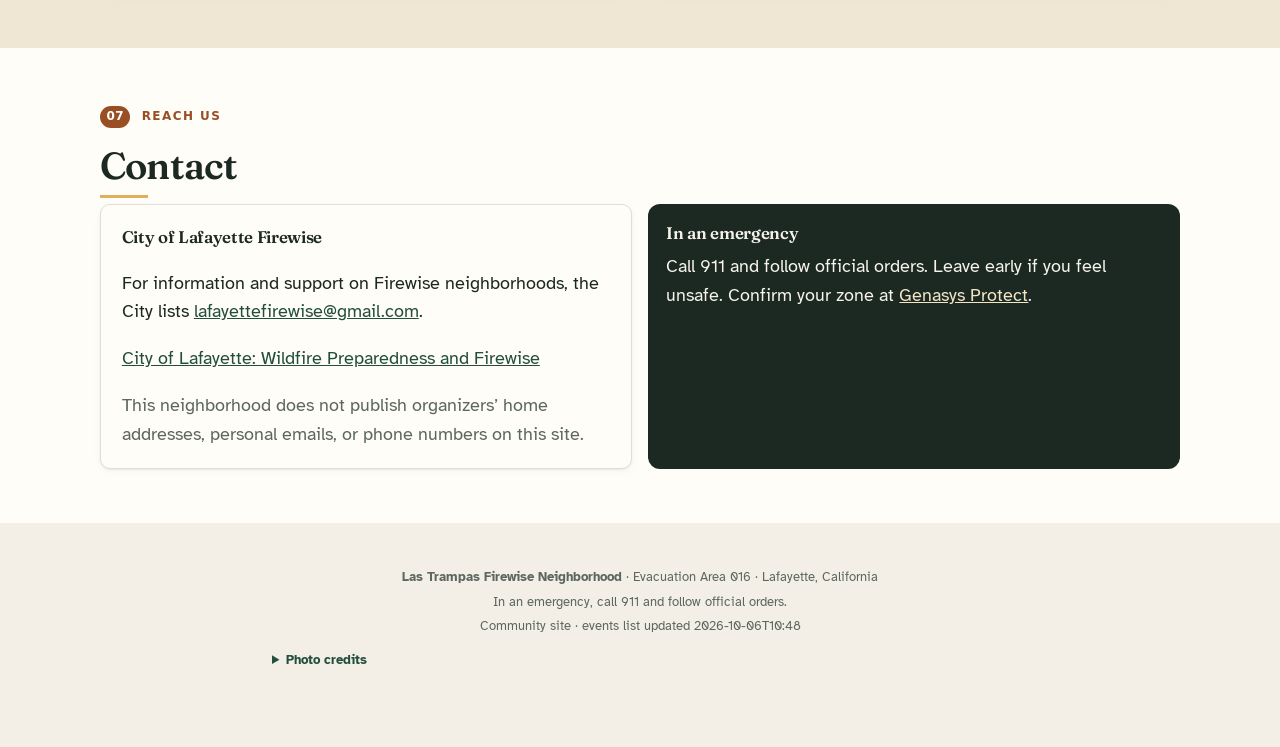
==== commit 924c388a: "Replace diagrams with photos and break the public pages into bands. Use licensed photographs for def" ====
--- a/index.html
+++ b/index.html
@@ -29,12 +29,6 @@
           <a class="btn" href="action-plan.html">Read the action plan</a>
           <a class="btn secondary" href="#events">Upcoming events</a>
         </div>
-        <ul class="facts">
-          <li>Evacuation Area 016</li>
-          <li>About 193 homes</li>
-          <li>Approved September 25, 2026</li>
-          <li>Lafayette, CA</li>
-        </ul>
       </div>
       <figure class="hero-photo">
         <img src="assets/photos/rocky-ridge.webp" width="1400" height="1041" alt="Coast live oaks and open grassland on a slope at Rocky Ridge, in the Las Trampas hills.">
@@ -42,9 +36,20 @@
       </figure>
     </div>
   </section>
-  <div class="wrap">
-    <section id="plan" aria-labelledby="plan-h">
-      <div class="section-head">
+  <section class="stat-strip" aria-label="Neighborhood facts">
+    <div class="wrap">
+      <ul>
+        <li><strong>016</strong><span>Evacuation area</span></li>
+        <li><strong>193</strong><span>Homes, about</span></li>
+        <li><strong>2026</strong><span>Approved September 25</span></li>
+        <li><strong>LAF-016</strong><span>Firewise plan name</span></li>
+      </ul>
+    </div>
+  </section>
+  <section class="band band-paper" id="plan" aria-labelledby="plan-h">
+    <div class="wrap">
+      <div class="section-head">
+        <p class="section-kicker"><span class="kicker-num">01</span> The plan</p>
         <h2 id="plan-h">Community Wildfire Action Plan</h2>
         <p>Las Trampas LAF-016 &middot; 2027&ndash;2029 &middot; Action Plan Year 1</p>
       </div>
@@ -54,84 +59,78 @@
         <p style="margin:0">That target is Year 1 education and outreach goal 3. <a href="action-plan.html#participation">See it in the plan</a>.</p>
       </div>
       <div class="grid cols-2">
-        <a class="card plan-link" href="action-plan.html#education"><h3>Education and Outreach</h3><p>Quarterly emails on seasonal fire risks, outreach to more households, the city wildfire guide, and a meeting with Lafayette police.</p></a>
-        <a class="card plan-link" href="action-plan.html#hardening"><h3>Home Hardening</h3><p>Roof vents and eaves, loose shingles, gutter covers, chimney screening, and the space under patios and decks.</p></a>
-        <a class="card plan-link" href="action-plan.html#defensible"><h3>Defensible Space / Fuel Reduction</h3><p>Dead trees and brush, highly flammable plants, the 0-5ft zone, mulch, and what is stored under decks and porches.</p></a>
-        <a class="card plan-link" href="action-plan.html#evacuation"><h3>Evacuation Planning and Wildfire Preparedness</h3><p>Sign up for the Contra Costa Community Warning System, and plan evacuation with the Lafayette police.</p></a>
+        <a class="card plan-link" href="action-plan.html#education"><span class="mark">01</span><h3>Education and Outreach</h3><p>Quarterly emails on seasonal fire risks, outreach to more households, the city wildfire guide, and a meeting with Lafayette police.</p></a>
+        <a class="card plan-link" href="action-plan.html#hardening"><span class="mark">02</span><h3>Home Hardening</h3><p>Roof vents and eaves, loose shingles, gutter covers, chimney screening, and the space under patios and decks.</p></a>
+        <a class="card plan-link" href="action-plan.html#defensible"><span class="mark">03</span><h3>Defensible Space / Fuel Reduction</h3><p>Dead trees and brush, highly flammable plants, the 0-5ft zone, mulch, and what is stored under decks and porches.</p></a>
+        <a class="card plan-link" href="action-plan.html#evacuation"><span class="mark">04</span><h3>Evacuation Planning and Wildfire Preparedness</h3><p>Sign up for the Contra Costa Community Warning System, and plan evacuation with the Lafayette police.</p></a>
       </div>
       <p style="margin:1rem 0 0"><a class="btn" href="action-plan.html">Read the full action plan</a></p>
-    </section>
-
-    <section id="events" aria-labelledby="events-h">
-      <div class="section-head">
+    </div>
+  </section>
+
+  <section class="band band-sand" id="events" aria-labelledby="events-h">
+    <div class="wrap">
+      <div class="section-head">
+        <p class="section-kicker"><span class="kicker-num">02</span> Calendar</p>
         <h2 id="events-h">Upcoming events</h2>
         <p>Neighborhood and nearby preparedness events. Past dates move off this list on their own.</p>
       </div>
       <div class="grid cols-3" id="eventGrid" aria-live="polite"><p class="muted">Loading events&hellip;</p></div>
       <p id="eventMore" style="margin:.9rem 0 0"></p>
-    </section>
-
-    <section id="prepare" aria-labelledby="prepare-h">
-      <div class="section-head">
+    </div>
+  </section>
+
+  <figure class="photo-strip">
+    <img src="assets/photos/fuel-treatment.webp" width="1200" height="799" alt="Two views of the same forest slope: thick brush before a fuel treatment, and a more open stand of trees after.">
+    <figcaption><div class="wrap">A U.S. Forest Service fuel treatment in California. The same slope before and after brush was thinned. Not this neighborhood.</div></figcaption>
+  </figure>
+
+  <section class="band band-paper" id="prepare" aria-labelledby="prepare-h">
+    <div class="wrap">
+      <div class="section-head">
+        <p class="section-kicker"><span class="kicker-num">03</span> At home</p>
         <h2 id="prepare-h">Prepare your home</h2>
         <p>Official guidance for the same work the Year 1 action plan asks neighbors to do.</p>
       </div>
-      <figure class="zone-figure">
-        <svg viewBox="0 0 760 200" role="img" aria-labelledby="zonesTitle zonesDesc">
-          <title id="zonesTitle">Defensible space zones</title>
-          <desc id="zonesDesc">A diagram of Zone 0 from 0 to 5 feet, Zone 1 from 5 to 30 feet, and Zone 2 from 30 to 100 feet. This is a diagram, not a house in this neighborhood.</desc>
-          <rect x="8" y="16" width="120" height="168" rx="12" fill="#234e3c"/>
-          <path d="M68 48c-14 20-30 30-30 52a30 30 0 0 0 60 0c0-22-16-32-30-52z" fill="#f3e6c4"/>
-          <text x="68" y="158" text-anchor="middle" fill="#f6f3ec" font-family="Atkinson Hyperlegible, sans-serif" font-size="14" font-weight="700">House</text>
-          <rect x="144" y="16" width="180" height="168" rx="12" fill="#f4e4d4" stroke="#9a4e24" stroke-width="2"/>
-          <text x="234" y="78" text-anchor="middle" fill="#1c2822" font-family="Fraunces, Georgia, serif" font-size="28">0</text>
-          <text x="234" y="108" text-anchor="middle" fill="#1c2822" font-family="Atkinson Hyperlegible, sans-serif" font-size="16" font-weight="700">Zone 0</text>
-          <text x="234" y="132" text-anchor="middle" fill="#5c675f" font-family="Atkinson Hyperlegible, sans-serif" font-size="14">0–5 ft</text>
-          <rect x="340" y="16" width="190" height="168" rx="12" fill="#f7f0dc" stroke="#8a6a12" stroke-width="2"/>
-          <text x="435" y="78" text-anchor="middle" fill="#1c2822" font-family="Fraunces, Georgia, serif" font-size="28">1</text>
-          <text x="435" y="108" text-anchor="middle" fill="#1c2822" font-family="Atkinson Hyperlegible, sans-serif" font-size="16" font-weight="700">Zone 1</text>
-          <text x="435" y="132" text-anchor="middle" fill="#5c675f" font-family="Atkinson Hyperlegible, sans-serif" font-size="14">5–30 ft</text>
-          <rect x="546" y="16" width="206" height="168" rx="12" fill="#e5efe6" stroke="#234e3c" stroke-width="2"/>
-          <text x="649" y="78" text-anchor="middle" fill="#1c2822" font-family="Fraunces, Georgia, serif" font-size="28">2</text>
-          <text x="649" y="108" text-anchor="middle" fill="#1c2822" font-family="Atkinson Hyperlegible, sans-serif" font-size="16" font-weight="700">Zone 2</text>
-          <text x="649" y="132" text-anchor="middle" fill="#5c675f" font-family="Atkinson Hyperlegible, sans-serif" font-size="14">30–100 ft</text>
-        </svg>
-        <figcaption>A diagram of the three defensible-space zones used by CAL FIRE. This is not a house in this neighborhood.</figcaption>
-      </figure>
       <div class="grid cols-3">
-        <article class="card">
-          <p class="cat-label">Defensible space</p>
-          <h3>The space around the house</h3>
-          <p>Clear the 0-5ft zone, then the next rings out to 100 feet. That work is Year 1 of the neighborhood plan.</p>
-          <p><a href="https://www.readyforwildfire.org/prepare-for-wildfire/defensible-space/" target="_blank" rel="noopener noreferrer">CAL FIRE: Defensible Space</a></p>
-          <p><a href="action-plan.html#defensible">Our fuel-reduction goals</a></p>
-        </article>
-        <article class="card">
-          <p class="cat-label">Home hardening</p>
-          <h3>The house itself</h3>
-          <figure class="vent-figure">
-            <svg class="vent" viewBox="0 0 72 48" role="img" aria-label="Simple drawing of a screened roof vent">
-              <rect x="2" y="6" width="68" height="36" rx="3" fill="#f6f3ec" stroke="#234e3c" stroke-width="2"/>
-              <path d="M2 14h68M2 22h68M2 30h68M2 38h68M14 6v36M26 6v36M38 6v36M50 6v36M62 6v36" fill="none" stroke="#234e3c" stroke-width="1.2"/>
-            </svg>
-            <figcaption>A drawing of a screened vent, not a house in this neighborhood.</figcaption>
-          </figure>
-          <p>Roof, vents, eaves, gutters, windows, decks, and fences. The plan starts with vents, shingles, gutters, and chimneys.</p>
-          <p><a href="https://www.readyforwildfire.org/prepare-for-wildfire/hardening-your-home/" target="_blank" rel="noopener noreferrer">CAL FIRE: Hardening Your Home</a></p>
-          <p><a href="action-plan.html#hardening">Our home-hardening goals</a></p>
-        </article>
-        <article class="card">
-          <p class="cat-label">Evacuation</p>
-          <h3>Know Area 016</h3>
-          <p>This neighborhood is Evacuation Area 016. Confirm your exact zone before you need it, and make a household plan.</p>
-          <p><a href="https://protect.genasys.com/" target="_blank" rel="noopener noreferrer">Genasys Protect zone lookup</a></p>
-          <p><a href="https://readyforwildfire.org/prepare-for-wildfire/wildfire-action-plan/" target="_blank" rel="noopener noreferrer">Ready, Set, Go!</a></p>
-        </article>
-      </div>
-    </section>
-
-    <section id="alerts" aria-labelledby="alerts-h">
-      <div class="section-head">
+        <article class="card card-photo">
+          <img src="assets/photos/defensible-home.webp" width="1046" height="937" alt="A single-story house with a mowed yard and trimmed trees set back from the walls.">
+          <div class="card-body">
+            <p class="cat-label">Defensible space</p>
+            <h3>The space around the house</h3>
+            <p>Clear the 0-5ft zone, then the next rings out to 100 feet. That work is Year 1 of the neighborhood plan.</p>
+            <p><a href="https://www.readyforwildfire.org/prepare-for-wildfire/defensible-space/" target="_blank" rel="noopener noreferrer">CAL FIRE: Defensible Space</a></p>
+            <p><a href="action-plan.html#defensible">Our fuel-reduction goals</a></p>
+          </div>
+        </article>
+        <article class="card card-photo">
+          <img src="assets/photos/ember-mesh.webp" width="476" height="441" alt="Glowing firebrands from a NIST test aimed at a fine metal screen, with a burning pad behind the mesh.">
+          <div class="card-body">
+            <p class="cat-label">Home hardening</p>
+            <h3>The house itself</h3>
+            <p>Roof, vents, eaves, gutters, windows, decks, and fences. The plan starts with vents, shingles, gutters, and chimneys.</p>
+            <p><a href="https://www.readyforwildfire.org/prepare-for-wildfire/hardening-your-home/" target="_blank" rel="noopener noreferrer">CAL FIRE: Hardening Your Home</a></p>
+            <p><a href="action-plan.html#hardening">Our home-hardening goals</a></p>
+          </div>
+        </article>
+        <article class="card card-photo">
+          <img src="assets/photos/fire-danger.webp" width="1200" height="799" alt="A U.S. Forest Service fire danger sign reading Very High beside a road in Klamath National Forest, California.">
+          <div class="card-body">
+            <p class="cat-label">Evacuation</p>
+            <h3>Know Area 016</h3>
+            <p>This neighborhood is Evacuation Area 016. Confirm your exact zone before you need it, and make a household plan.</p>
+            <p><a href="https://protect.genasys.com/" target="_blank" rel="noopener noreferrer">Genasys Protect zone lookup</a></p>
+            <p><a href="https://readyforwildfire.org/prepare-for-wildfire/wildfire-action-plan/" target="_blank" rel="noopener noreferrer">Ready, Set, Go!</a></p>
+          </div>
+        </article>
+      </div>
+    </div>
+  </section>
+
+  <section class="band band-green" id="alerts" aria-labelledby="alerts-h">
+    <div class="wrap">
+      <div class="section-head">
+        <p class="section-kicker"><span class="kicker-num">04</span> Alerts</p>
         <h2 id="alerts-h">Emergency alerts</h2>
         <p>Sign up before a fire day. The action plan asks every household to join the county warning system.</p>
       </div>
@@ -158,13 +157,20 @@
           <figcaption>A Red Cross emergency go bag. Not a kit from this neighborhood.</figcaption>
         </figure>
       </div>
-    </section>
-
-    <section aria-labelledby="programs-h">
-      <div class="section-head">
+    </div>
+  </section>
+
+  <section class="band band-paper" aria-labelledby="programs-h">
+    <div class="wrap">
+      <div class="section-head">
+        <p class="section-kicker"><span class="kicker-num">05</span> Local help</p>
         <h2 id="programs-h">Local programs</h2>
         <p>City, fire district, and regional programs that apply to this neighborhood.</p>
       </div>
+      <figure class="banner-photo">
+        <img src="assets/photos/fuel-crew.webp" width="1400" height="935" alt="A fuels crew in yellow shirts and hard hats using chainsaws on a brushy hillside.">
+        <figcaption>Angeles National Forest Crew 41 cutting a fuel break. U.S. Forest Service. Not a work day in this neighborhood.</figcaption>
+      </figure>
       <div class="grid cols-2">
         <article class="card">
           <h3>Chipping days</h3>
@@ -187,10 +193,13 @@
           <p><a href="events.html#resources">Classes and the full resource list</a></p>
         </article>
       </div>
-    </section>
-
-    <section id="involved" aria-labelledby="involved-h">
-      <div class="section-head">
+    </div>
+  </section>
+
+  <section class="band band-sand" id="involved" aria-labelledby="involved-h">
+    <div class="wrap">
+      <div class="section-head">
+        <p class="section-kicker"><span class="kicker-num">06</span> Neighbors</p>
         <h2 id="involved-h">Get involved</h2>
         <p>Firewise here is neighbor work: alerts, defensible space, home hardening, and showing up. The Year 1 plan is how the neighborhood is organizing that work.</p>
       </div>
@@ -211,10 +220,13 @@
           <p style="margin-bottom:0"><a href="#contact">Get involved</a> through the City of Lafayette Firewise contact.</p>
         </article>
       </div>
-    </section>
-
-    <section id="contact" aria-labelledby="contact-h">
-      <div class="section-head">
+    </div>
+  </section>
+
+  <section class="band band-paper" id="contact" aria-labelledby="contact-h">
+    <div class="wrap">
+      <div class="section-head">
+        <p class="section-kicker"><span class="kicker-num">07</span> Reach us</p>
         <h2 id="contact-h">Contact</h2>
       </div>
       <div class="grid cols-2 contact-grid">
@@ -229,8 +241,8 @@
           <p>Call 911 and follow official orders. Leave early if you feel unsafe. Confirm your zone at <a href="https://protect.genasys.com/" target="_blank" rel="noopener noreferrer">Genasys Protect</a>.</p>
         </aside>
       </div>
-    </section>
-  </div>
+    </div>
+  </section>
 </main>
 <footer class="site"><div class="wrap">
   <p><strong>Las Trampas Firewise Neighborhood</strong> &middot; Evacuation Area 016 &middot; Lafayette, California</p>
@@ -240,8 +252,12 @@
     <summary>Photo credits</summary>
     <ul>
       <li>Oak savanna at Rocky Ridge, Buckhorn Creek watershed, Las Trampas hills. Peter J. Caprio, <a href="https://creativecommons.org/licenses/by-sa/4.0/" target="_blank" rel="noopener noreferrer">CC BY-SA 4.0</a>, via <a href="https://commons.wikimedia.org/wiki/File:Oak_Savanna_on_Rocky_Ridge.png" target="_blank" rel="noopener noreferrer">Wikimedia Commons</a>. Resized and compressed.</li>
+      <li>Fuel treatment, before and after. U.S. Forest Service, Pacific Southwest Region, public domain (U.S. government work); the Flickr copy is also <a href="https://creativecommons.org/licenses/by/2.0/" target="_blank" rel="noopener noreferrer">CC BY 2.0</a>. Via <a href="https://commons.wikimedia.org/wiki/File:A_picture_is_worth_a_1,000_words_fuel_treatments_at_work_(18431459800).jpg" target="_blank" rel="noopener noreferrer">Wikimedia Commons</a>. Resized and compressed.</li>
+      <li>Home with defensible space. U.S. Government Accountability Office, public domain, from report GAO-09-877. Via <a href="https://commons.wikimedia.org/wiki/File:Figure_3-_Home_with_Defensible_Space_(14495370044).jpg" target="_blank" rel="noopener noreferrer">Wikimedia Commons</a>. Resized and compressed.</li>
+      <li>Firebrands aimed at a fine screen mesh. National Institute of Standards and Technology, public domain. Via <a href="https://commons.wikimedia.org/wiki/File:NIST_Firebrand_Device_Could_Save_U.S._and_Japanese_Homes_(5887635115).jpg" target="_blank" rel="noopener noreferrer">Wikimedia Commons</a>. Resized and compressed.</li>
+      <li>Fire danger sign, Klamath National Forest, California. U.S. Forest Service / InciWeb, public domain. Via <a href="https://commons.wikimedia.org/wiki/File:Fire_Danger_Rating_Sign_Klamath,_California.jpg" target="_blank" rel="noopener noreferrer">Wikimedia Commons</a>. Resized and compressed.</li>
+      <li>Angeles National Forest Crew 41 cutting a fuel break. Photograph by Gary Ananian, U.S. Forest Service, public domain. Via <a href="https://commons.wikimedia.org/wiki/File:ANF_Crew_41_Fuel_Break_in_Arroyo_Seco_drainage_(54268430813).jpg" target="_blank" rel="noopener noreferrer">Wikimedia Commons</a>. Resized and compressed.</li>
       <li>Emergency go bag. American Red Cross photograph, <a href="https://commons.wikimedia.org/wiki/File:FEMA_-_37174_-_Emergency_Preparedness_%22ready_to_go%22_kit..jpg" target="_blank" rel="noopener noreferrer">FEMA Photo Library</a>, public domain. Cropped, resized, and compressed.</li>
-      <li>The zone diagram and vent drawing on this page are original illustrations for this site.</li>
     </ul>
   </details>
 </div></footer>
--- a/assets/style.css
+++ b/assets/style.css
@@ -176,17 +176,33 @@
 .page-banner h1{font-size:clamp(2.1rem,4vw,3rem);line-height:1.1;margin:0}
 .page-banner .eyebrow{color:var(--accent)}
 .side-photo img{border-radius:16px;aspect-ratio:3/4;object-fit:cover;object-position:center 30%}
-.side-photo figcaption,.banner-photo figcaption,.alert-photo figcaption,.zone-figure figcaption,.vent-figure figcaption{font-size:.85rem;color:var(--muted);margin:.4rem 0 0;max-width:46rem}
+.side-photo figcaption,.banner-photo figcaption,.alert-photo figcaption,.photo-strip figcaption,.card-photo figcaption,.split-photo figcaption{font-size:.85rem;color:var(--muted);margin:.4rem 0 0;max-width:46rem}
 .banner-photo{margin:0 0 1.4rem}
 .banner-photo img{border-radius:16px;width:100%;height:min(42vw,440px);object-fit:cover;object-position:center top}
-.alert-layout{display:grid;grid-template-columns:minmax(0,1.2fr) minmax(220px,.8fr);gap:1.15rem;align-items:start}
+.alert-layout,.split{display:grid;grid-template-columns:minmax(0,1.15fr) minmax(220px,.85fr);gap:1.25rem;align-items:start}
 .alert-copy{display:grid;gap:1rem}
-.alert-photo{margin:0}
-.alert-photo img{border-radius:16px;object-fit:cover;aspect-ratio:3/2}
-.zone-figure{margin:0 0 1.15rem;background:#fffdf8;border:1px solid var(--line);border-radius:16px;padding:1rem 1rem .8rem}
-.zone-figure svg{width:100%;height:auto;display:block}
-.vent{width:4.75rem;height:auto;display:block}
-.vent-figure{margin:0 0 .75rem}
+.alert-photo,.split-photo{margin:0}
+.alert-photo img,.split-photo img{border-radius:16px;object-fit:cover;width:100%;height:auto;display:block}
+.alert-photo img{aspect-ratio:3/2}
+.split-photo img{aspect-ratio:4/3;object-position:center 40%}
+.photo-strip{margin:0;background:#1b3d30}
+.photo-strip img{width:100%;height:min(46vw,420px);object-fit:cover;display:block}
+.photo-strip figcaption{color:#d7e2db;padding:.7rem 0 .9rem;margin:0}
+.stat-strip{background:#efe6d4;color:var(--ink)}
+.stat-strip ul{list-style:none;margin:0;padding:1.15rem 0 1.25rem;display:grid;grid-template-columns:repeat(4,minmax(0,1fr));gap:.8rem 1.2rem}
+.stat-strip strong{display:block;font-family:Fraunces,Georgia,"Iowan Old Style",Palatino,serif;font-weight:600;font-size:clamp(1.55rem,2.6vw,2.15rem);line-height:1.05;letter-spacing:-.02em;color:var(--accent)}
+.stat-strip span{display:block;margin-top:.2rem;color:#3d4a44;font-size:.95rem}
+.band{padding:3.4rem 0}
+.band-paper{background:#fffdf8}
+.band-sand{background:#efe6d4}
+.band-green{background:#e3efe6}
+.section-kicker{font-family:system-ui,-apple-system,"Segoe UI",sans-serif;text-transform:uppercase;letter-spacing:.12em;font-size:.75rem;font-weight:700;color:#9a4e24;margin:0 0 .4rem}
+.kicker-num{display:inline-block;min-width:1.6rem;margin-right:.35rem;padding:.08rem .4rem;border-radius:999px;background:#9a4e24;color:#fff;letter-spacing:.04em;text-align:center}
+.mark{display:block;font-family:Fraunces,Georgia,serif;font-weight:600;font-size:1.65rem;line-height:1;color:#9a4e24;margin:0 0 .35rem}
+.page-public:not(.is-admin) .card.card-photo{padding:0;overflow:hidden}
+.card-photo > img,.card-photo > figure img{width:100%;height:200px;object-fit:cover;display:block}
+.card-photo .card-body{padding:.85rem 1.2rem 1.2rem}
+.card-photo figcaption{padding:0 1.2rem}
 .img-credits{font-size:.82rem;text-align:left;margin:.85rem auto 0;max-width:46rem}
 .img-credits summary{cursor:pointer;font-weight:700;color:var(--accent)}
 .img-credits ul{margin:.45rem 0 0;padding-left:1.1rem}
@@ -199,7 +215,7 @@
 .hero-band .btn:hover{filter:brightness(1.05)}
 .facts{display:flex;flex-wrap:wrap;gap:.45rem;list-style:none;padding:0;margin:1.05rem 0 0}
 .facts li{background:rgba(255,255,255,.1);border:1px solid rgba(255,255,255,.2);border-radius:999px;padding:.28rem .75rem;font-size:.9rem}
-.community .wrap > section,.community section.band{margin:3.25rem 0}
+.community .wrap > section{margin:0}
 .page-public:not(.is-admin) .section-head h2{font-size:clamp(1.75rem,3vw,2.35rem);line-height:1.15;margin:0 0 .35rem}
 .page-public:not(.is-admin) .section-head h2::after{content:"";display:block;width:3rem;height:3px;background:#e0b15a;margin-top:.5rem}
 .page-public:not(.is-admin) .card{padding:1.2rem 1.3rem}
@@ -211,10 +227,14 @@
 a.card.plan-link:hover{border-color:#234e3c}
 a.card.plan-link h3{color:var(--accent)}
 a.card.plan-link p{margin:0}
-ol.goals{margin:.2rem 0 0;padding-left:1.3rem}
-ol.goals > li{margin:.55rem 0;padding-left:.15rem}
-ol.goals ol{margin:.35rem 0 .15rem}
-li.is-target{background:#fff6e8;border-radius:8px;padding:.55rem .7rem;margin-left:-.2rem}
+.page-public:not(.is-admin) ol.goals{list-style:none;counter-reset:goal;margin:.4rem 0 0;padding-left:0}
+.page-public:not(.is-admin) ol.goals > li{counter-increment:goal;position:relative;margin:.6rem 0;padding:.75rem .85rem .75rem 3.3rem;background:#fffdf8;border:1px solid var(--line);border-radius:12px}
+.page-public:not(.is-admin) ol.goals > li::before{content:counter(goal, decimal-leading-zero);position:absolute;left:.75rem;top:.8rem;font-family:Fraunces,Georgia,serif;font-weight:600;color:#9a4e24;font-size:1.15rem}
+.page-public:not(.is-admin) ol.goals ol{list-style:lower-alpha;margin:.4rem 0 .1rem;padding-left:1.2rem}
+.page-public:not(.is-admin) ol.goals ol > li{margin:.2rem 0;padding:.1rem 0}
+li.is-target{background:#fff6e8 !important;border-color:#f0d7b0 !important}
+.event{border-top:4px solid #e0b15a}
+.res-list li{background:#fbfaf6;border:1px solid #efe8da;border-radius:10px;padding:.7rem .8rem;margin:.45rem 0}
 .related{margin-top:1rem;padding-top:.75rem;border-top:1px solid var(--line)}
 .related h3{font-family:system-ui,sans-serif;font-size:.95rem}
 .related ul{margin:.35rem 0 0;padding-left:1.15rem}
@@ -248,9 +268,11 @@
 .admin-actions{display:flex;flex-wrap:wrap;gap:.6rem;align-items:center;margin:1rem 0}
 .linkish{background:none;border:0;padding:0;color:var(--accent);font:inherit;font-weight:600;cursor:pointer;text-decoration:underline}
 @media (max-width:800px){
-  .hero-layout,.page-banner-grid,.alert-layout{grid-template-columns:1fr}
+  .hero-layout,.page-banner-grid,.alert-layout,.split{grid-template-columns:1fr}
   .hero-photo img,.side-photo img{aspect-ratio:16/10}
-  .banner-photo img{max-height:280px}
+  .banner-photo img,.photo-strip img{max-height:280px}
+  .stat-strip ul{grid-template-columns:1fr 1fr}
+  .band{padding:2.4rem 0}
 }
 @media (max-width:640px){
   nav.main a{padding:.35rem .6rem}
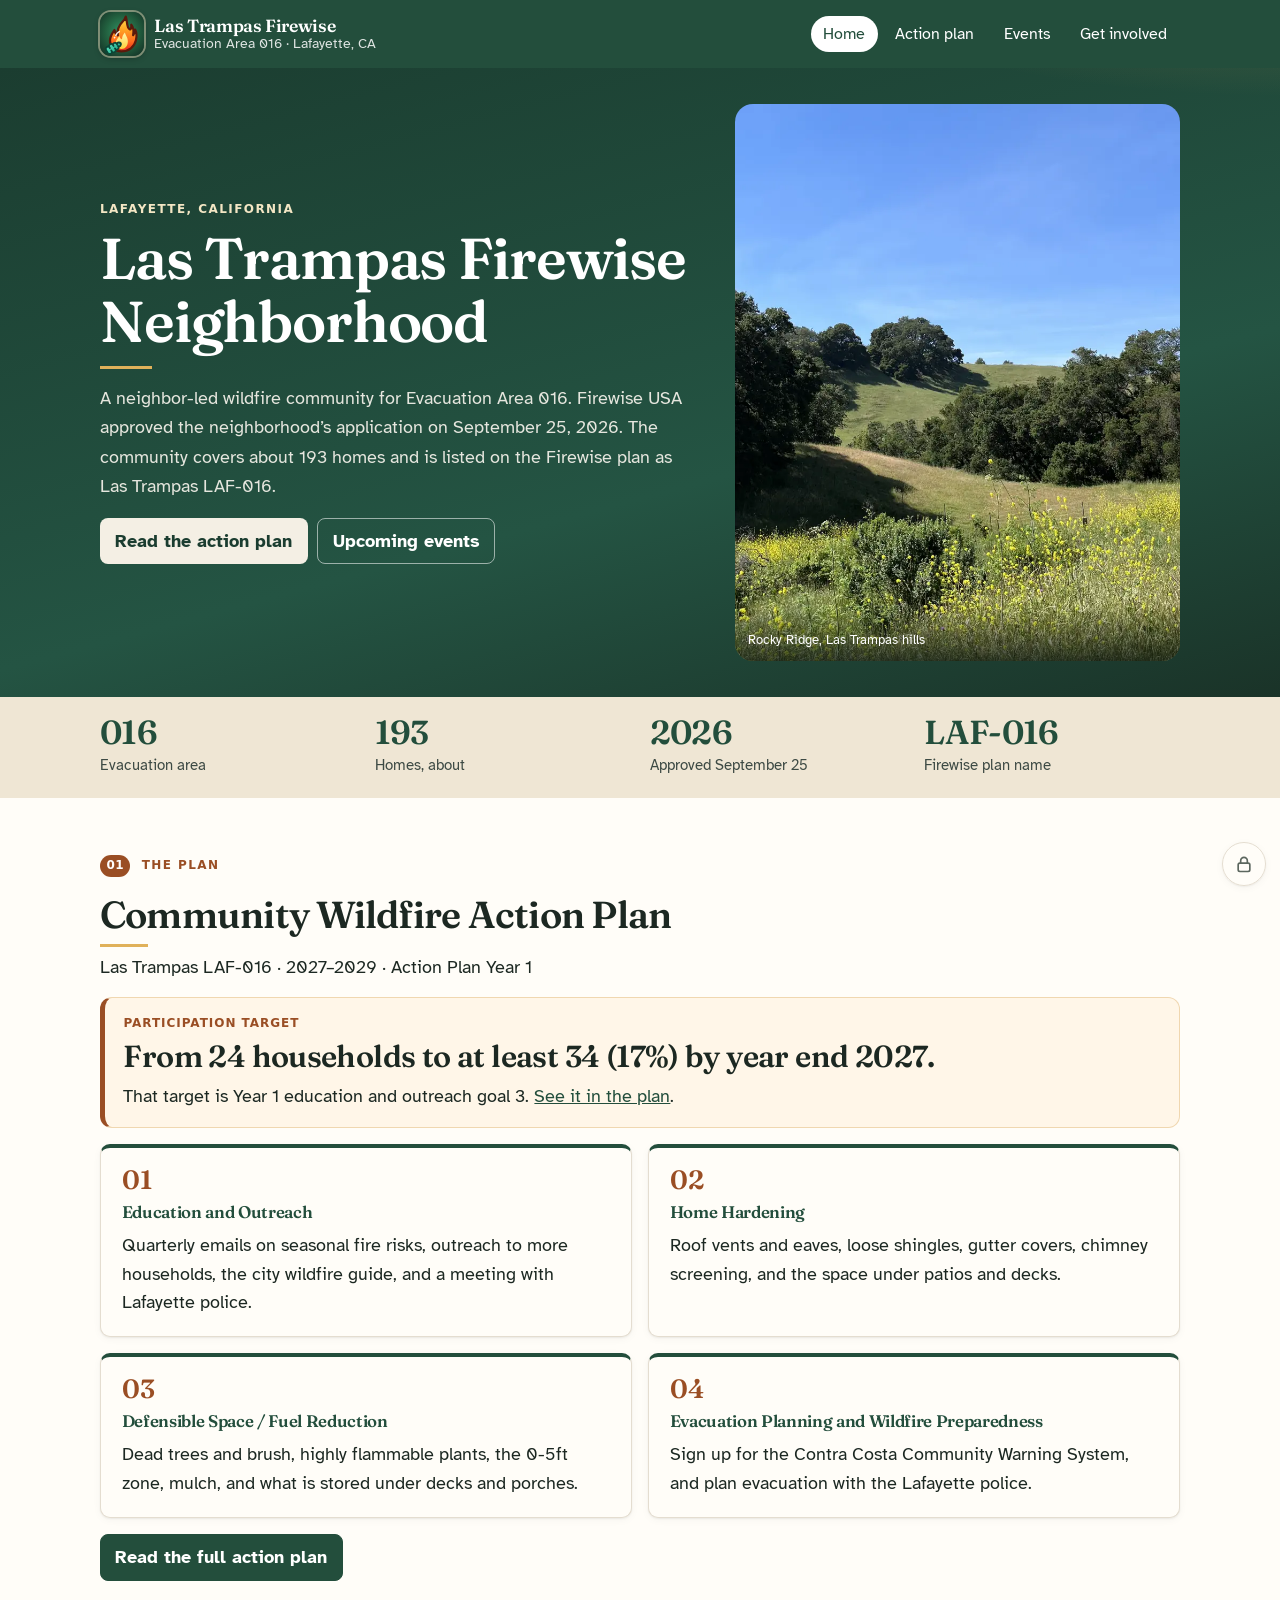
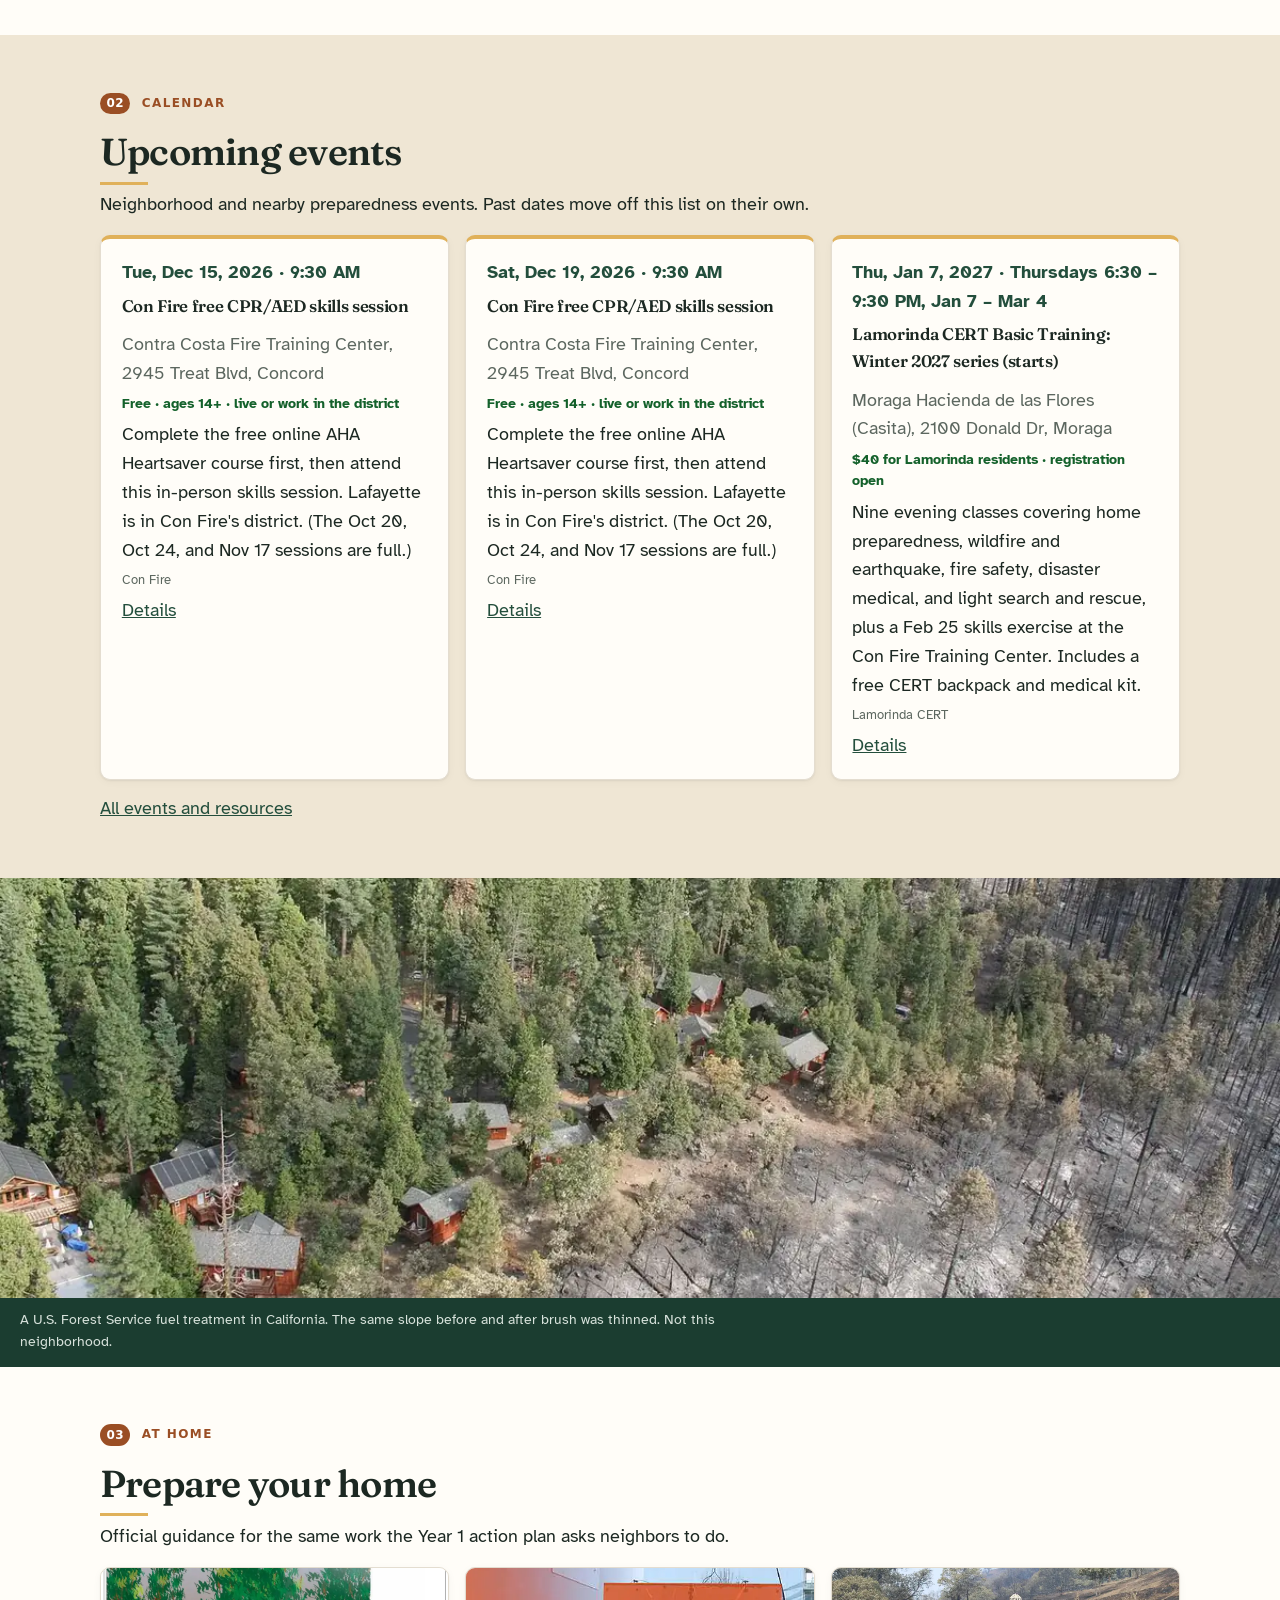
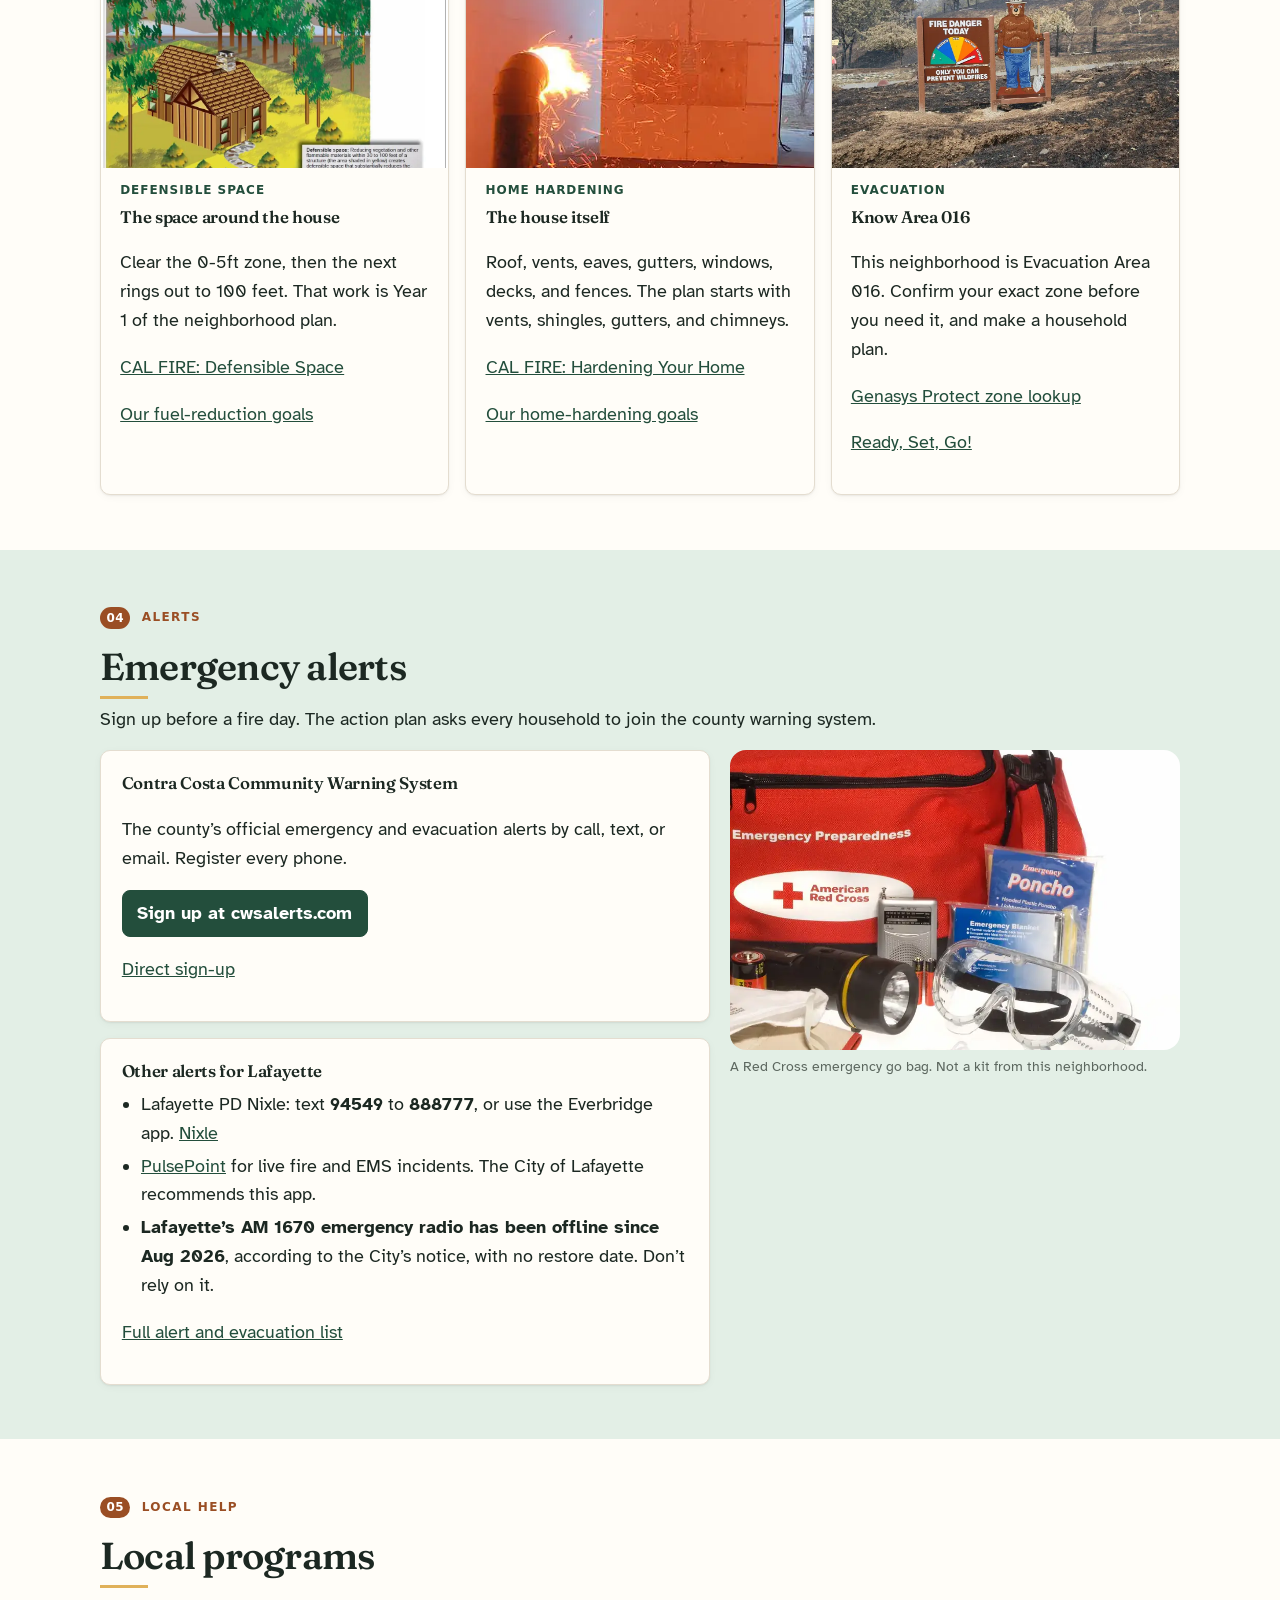
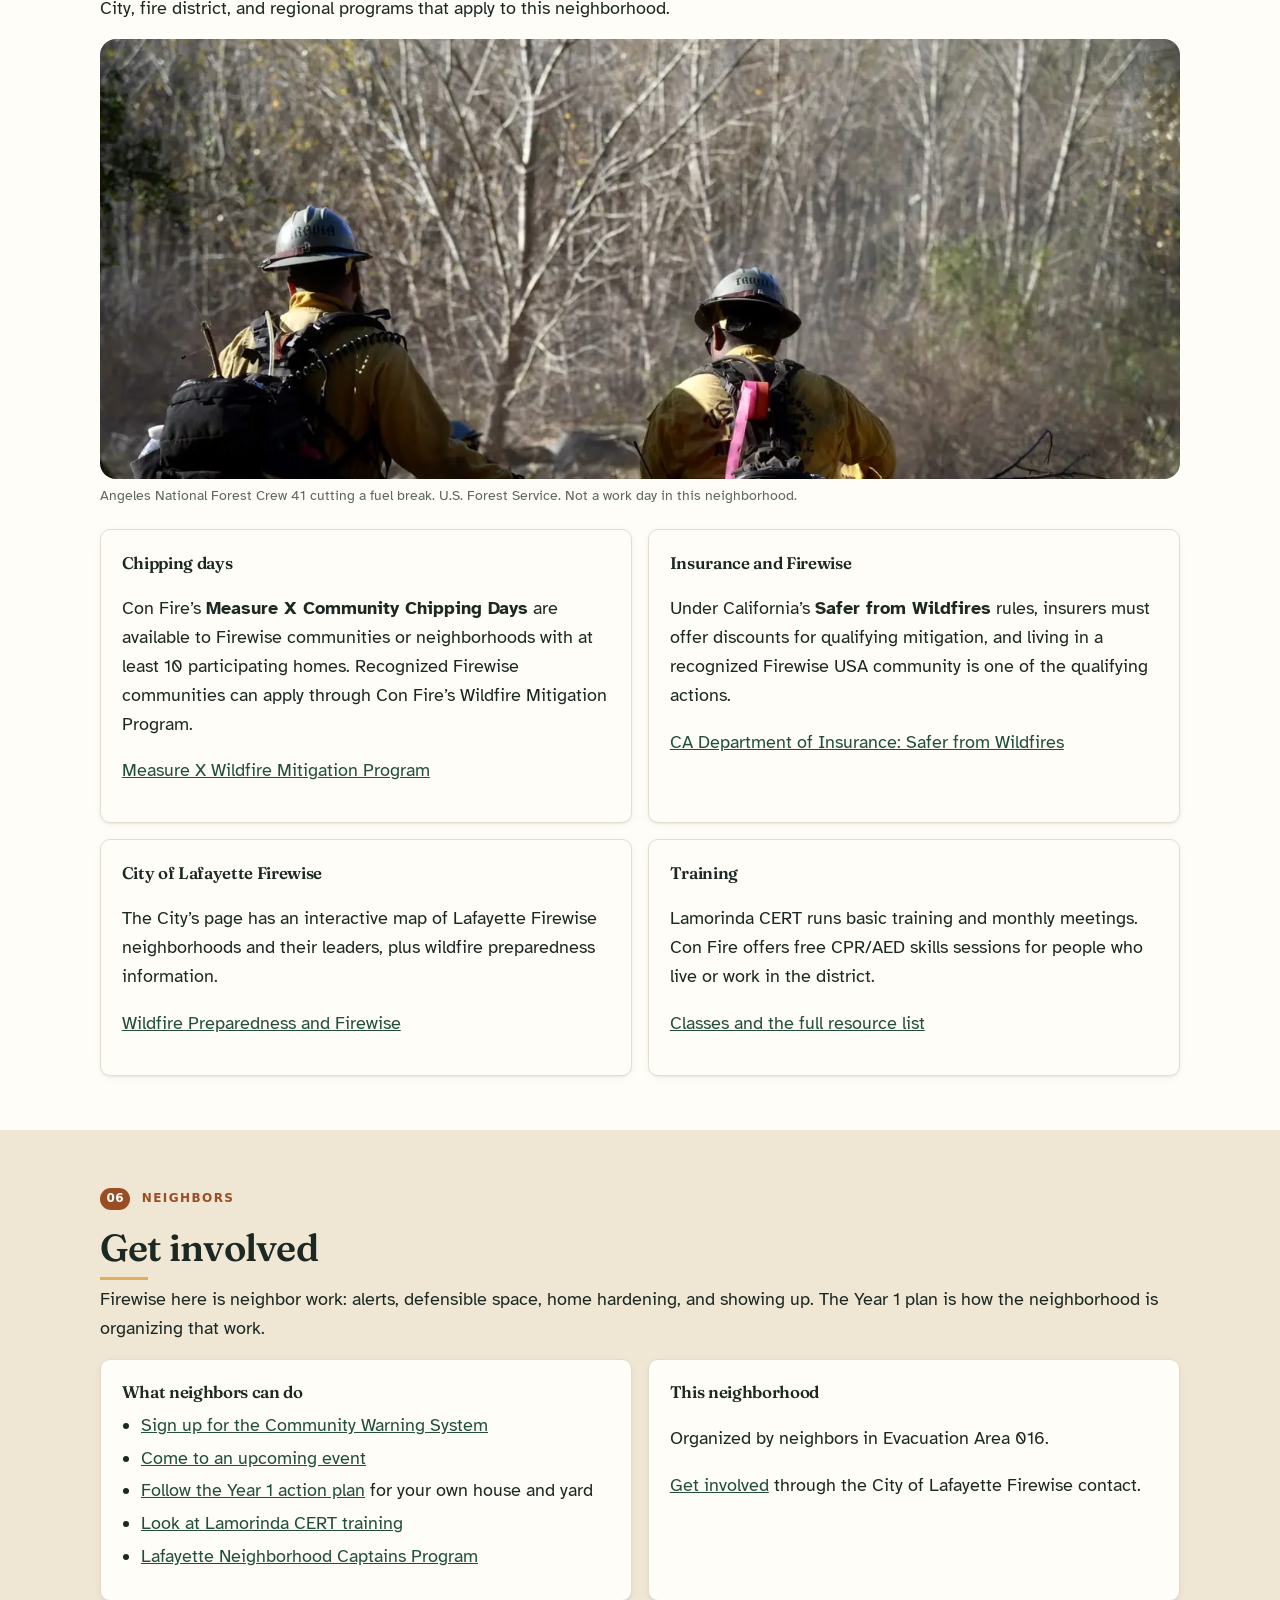
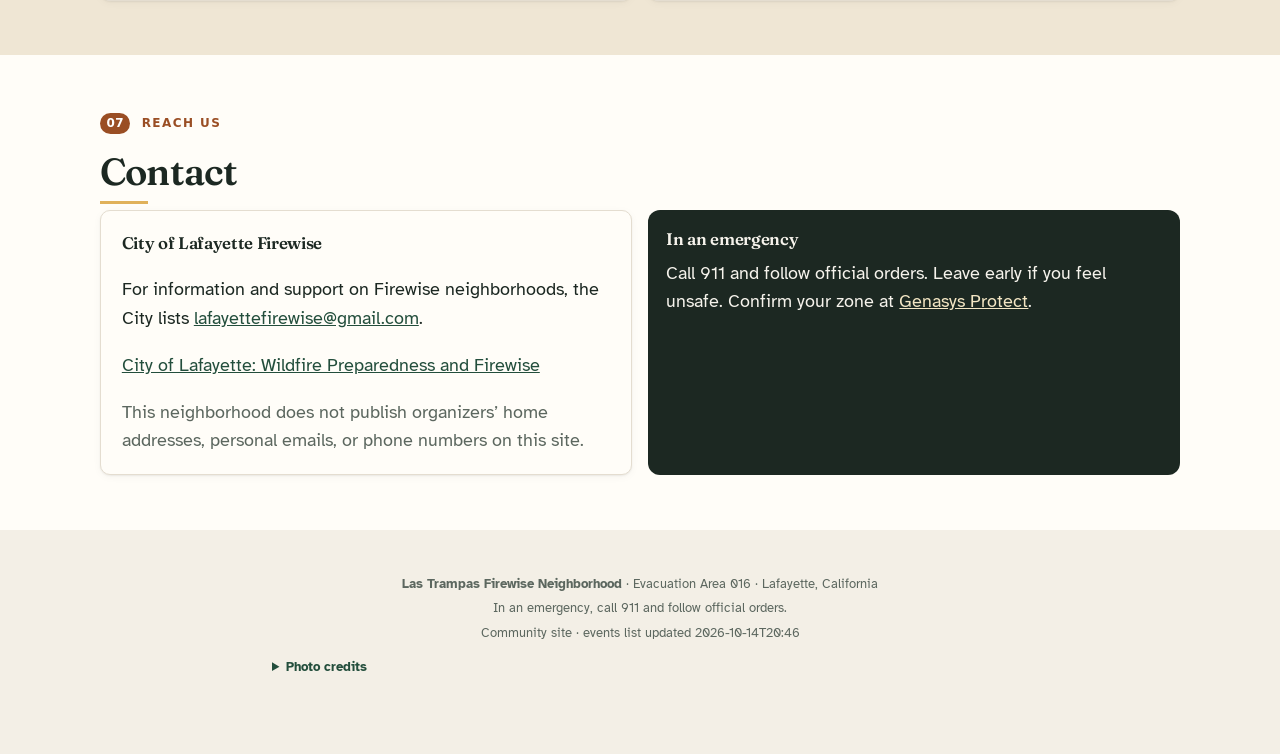
==== commit 5372c34d: "Add flame logo, favicon set, home screen icons and web manifest; show logo in header" ====
--- a/index.html
+++ b/index.html
@@ -3,11 +3,16 @@
 <meta charset="utf-8"><meta name="viewport" content="width=device-width,initial-scale=1">
 <meta name="description" content="Las Trampas Firewise Neighborhood, Evacuation Area 016 in Lafayette, California. Community wildfire action plan, upcoming events, and preparedness resources.">
 <title>Las Trampas Firewise Neighborhood</title>
-<link rel="icon" href="data:image/svg+xml,%3Csvg xmlns='http://www.w3.org/2000/svg' viewBox='0 0 32 32'%3E%3Crect width='32' height='32' rx='6' fill='%23234e3c'/%3E%3Cpath d='M16 7c-3.2 4.6-7 7-7 12.2a7 7 0 0 0 14 0C23 14 19.2 11.6 16 7z' fill='%23f3e6c4'/%3E%3C/svg%3E">
+<link rel="icon" href="assets/icons/favicon.ico" sizes="16x16 32x32 48x48">
+<link rel="icon" href="assets/icons/favicon.svg" type="image/svg+xml">
+<link rel="apple-touch-icon" href="assets/icons/apple-touch-icon.png">
+<link rel="manifest" href="site.webmanifest">
+<meta name="theme-color" content="#234e3c">
+<meta name="apple-mobile-web-app-title" content="LT Firewise">
 <link rel="stylesheet" href="assets/style.css">
 </head><body class="page-public page-home"><a class="skip" href="#content">Skip to content</a>
 <header class="site"><div class="wrap">
-  <a class="brand" href="index.html"><strong>Las Trampas Firewise</strong><span>Evacuation Area 016 &middot; Lafayette, CA</span></a>
+  <a class="brand" href="index.html"><img class="brand-logo" src="assets/icons/logo.svg" width="44" height="44" alt=""><span class="brand-text"><strong>Las Trampas Firewise</strong><span>Evacuation Area 016 &middot; Lafayette, CA</span></span></a>
   <nav class="main" aria-label="Main"><ul id="nav">
     <li><a href="index.html" aria-current="page">Home</a></li>
     <li><a href="action-plan.html">Action plan</a></li>
--- a/assets/style.css
+++ b/assets/style.css
@@ -20,9 +20,13 @@
 .skip:focus{left:0}
 header.site{background:var(--accent);color:var(--accent-ink);font-size:1rem;line-height:1.4}
 header.site .wrap{display:flex;flex-wrap:wrap;align-items:center;justify-content:space-between;gap:.5rem 1.5rem;padding:.75rem 1.25rem}
-.brand{display:flex;flex-direction:column;line-height:1.2}
+.brand{display:flex;flex-direction:row;align-items:center;gap:.65rem;line-height:1.2}
+.brand-logo{width:44px;height:44px;flex:none;border-radius:11px;box-shadow:0 0 0 2px rgba(243,230,196,.45),0 2px 6px rgba(0,0,0,.3);transition:transform .25s ease}
+.brand:hover .brand-logo{transform:rotate(-6deg) scale(1.06)}
+@media (prefers-reduced-motion:reduce){.brand-logo{transition:none}.brand:hover .brand-logo{transform:none}}
+.brand .brand-text{display:flex;flex-direction:column;font-size:inherit;opacity:1}
 .brand strong{font-size:1.1rem;letter-spacing:.01em}
-.brand span{font-size:.85rem;opacity:.85}
+.brand .brand-text span{font-size:.85rem;opacity:.85}
 nav.main ul{list-style:none;margin:0;padding:0;display:flex;flex-wrap:wrap;gap:.25rem}
 nav.main a{color:var(--accent-ink);text-decoration:none;padding:.4rem .8rem;border-radius:999px;display:inline-block;font-weight:500}
 nav.main a:hover{background:rgba(255,255,255,.14)}
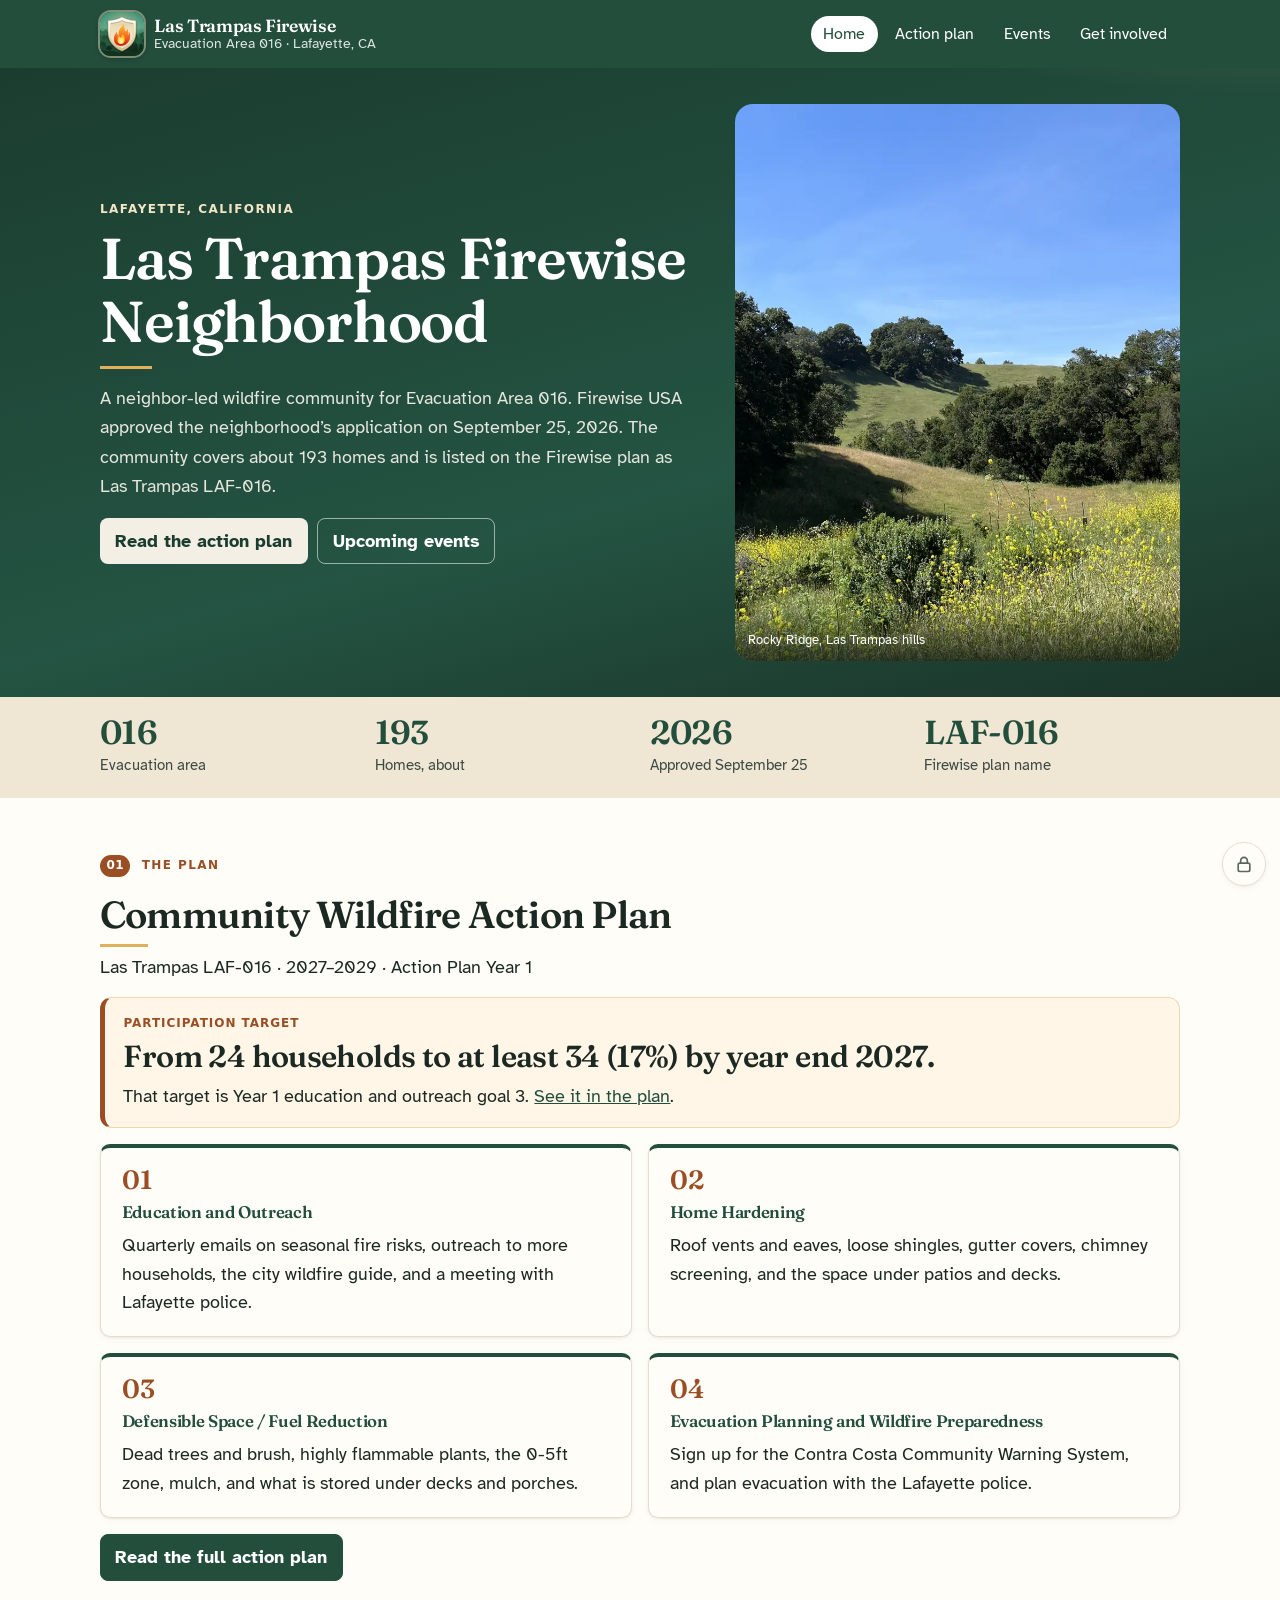
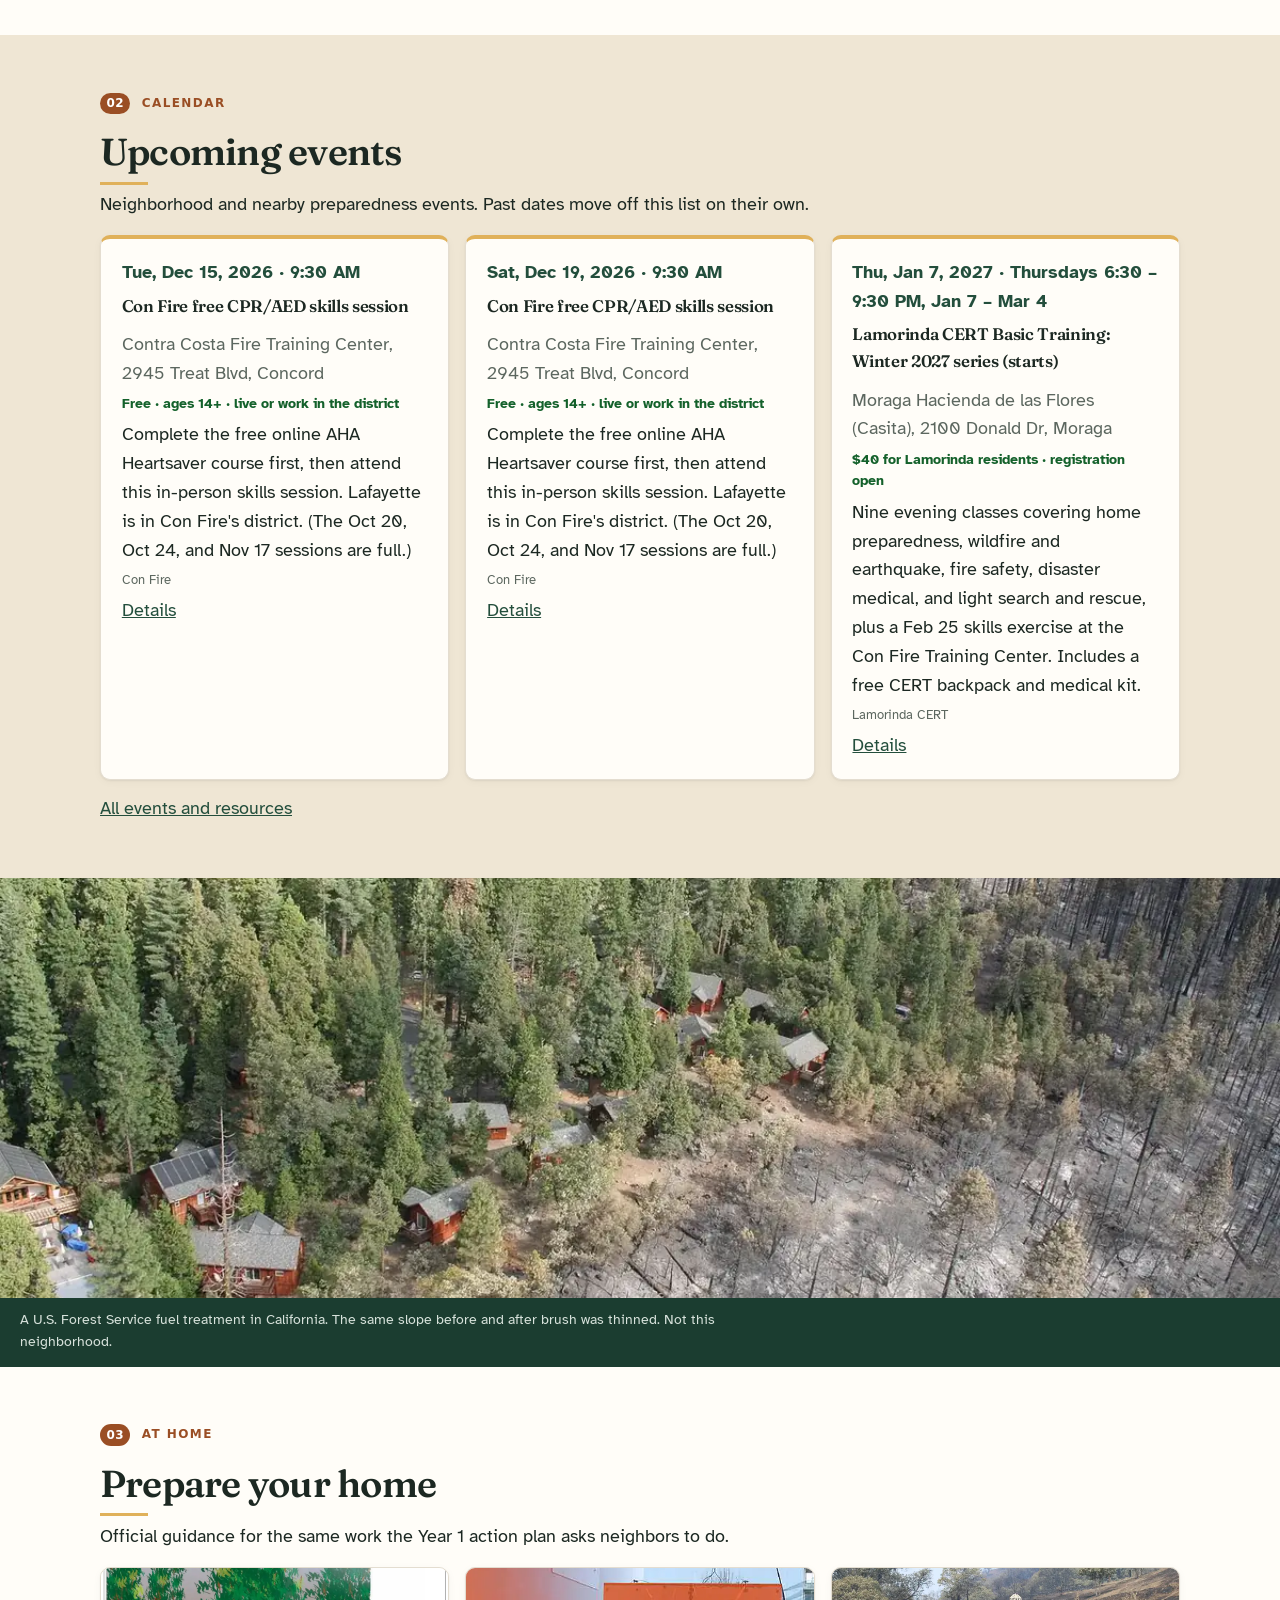
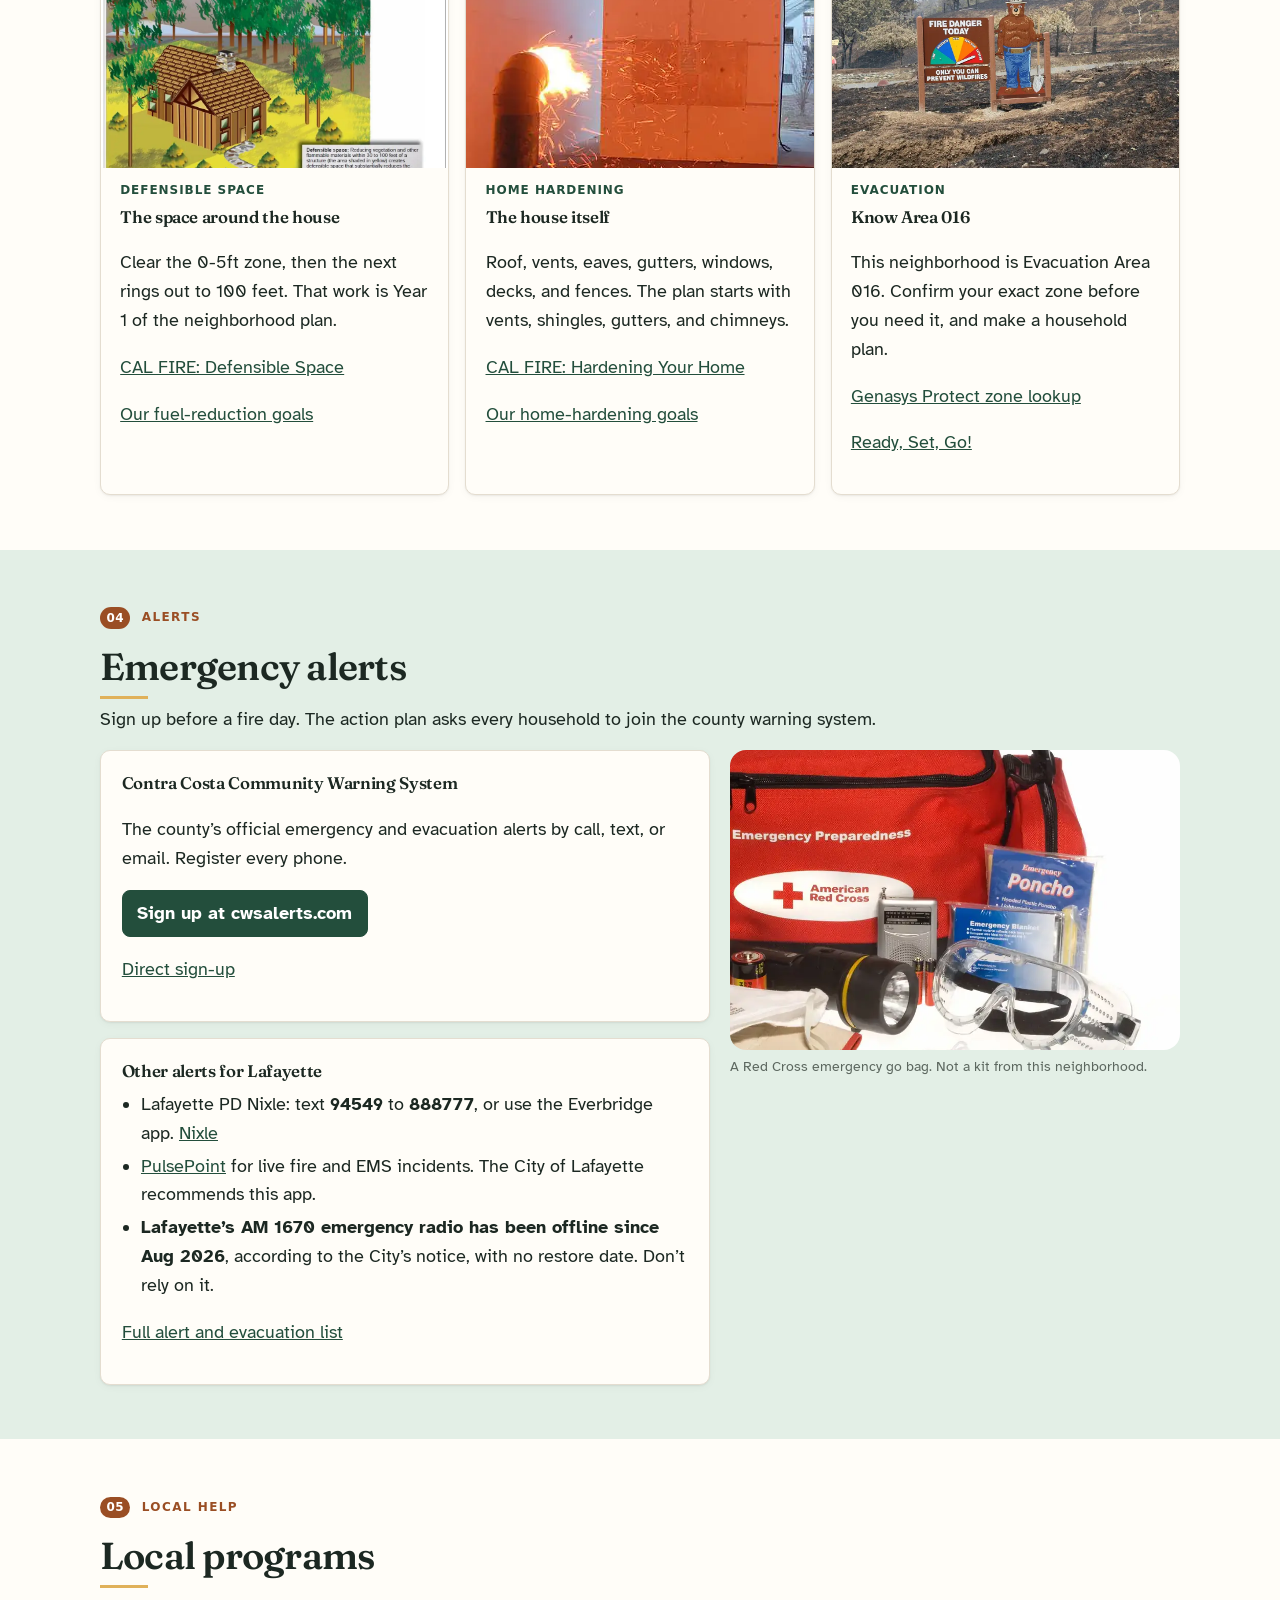
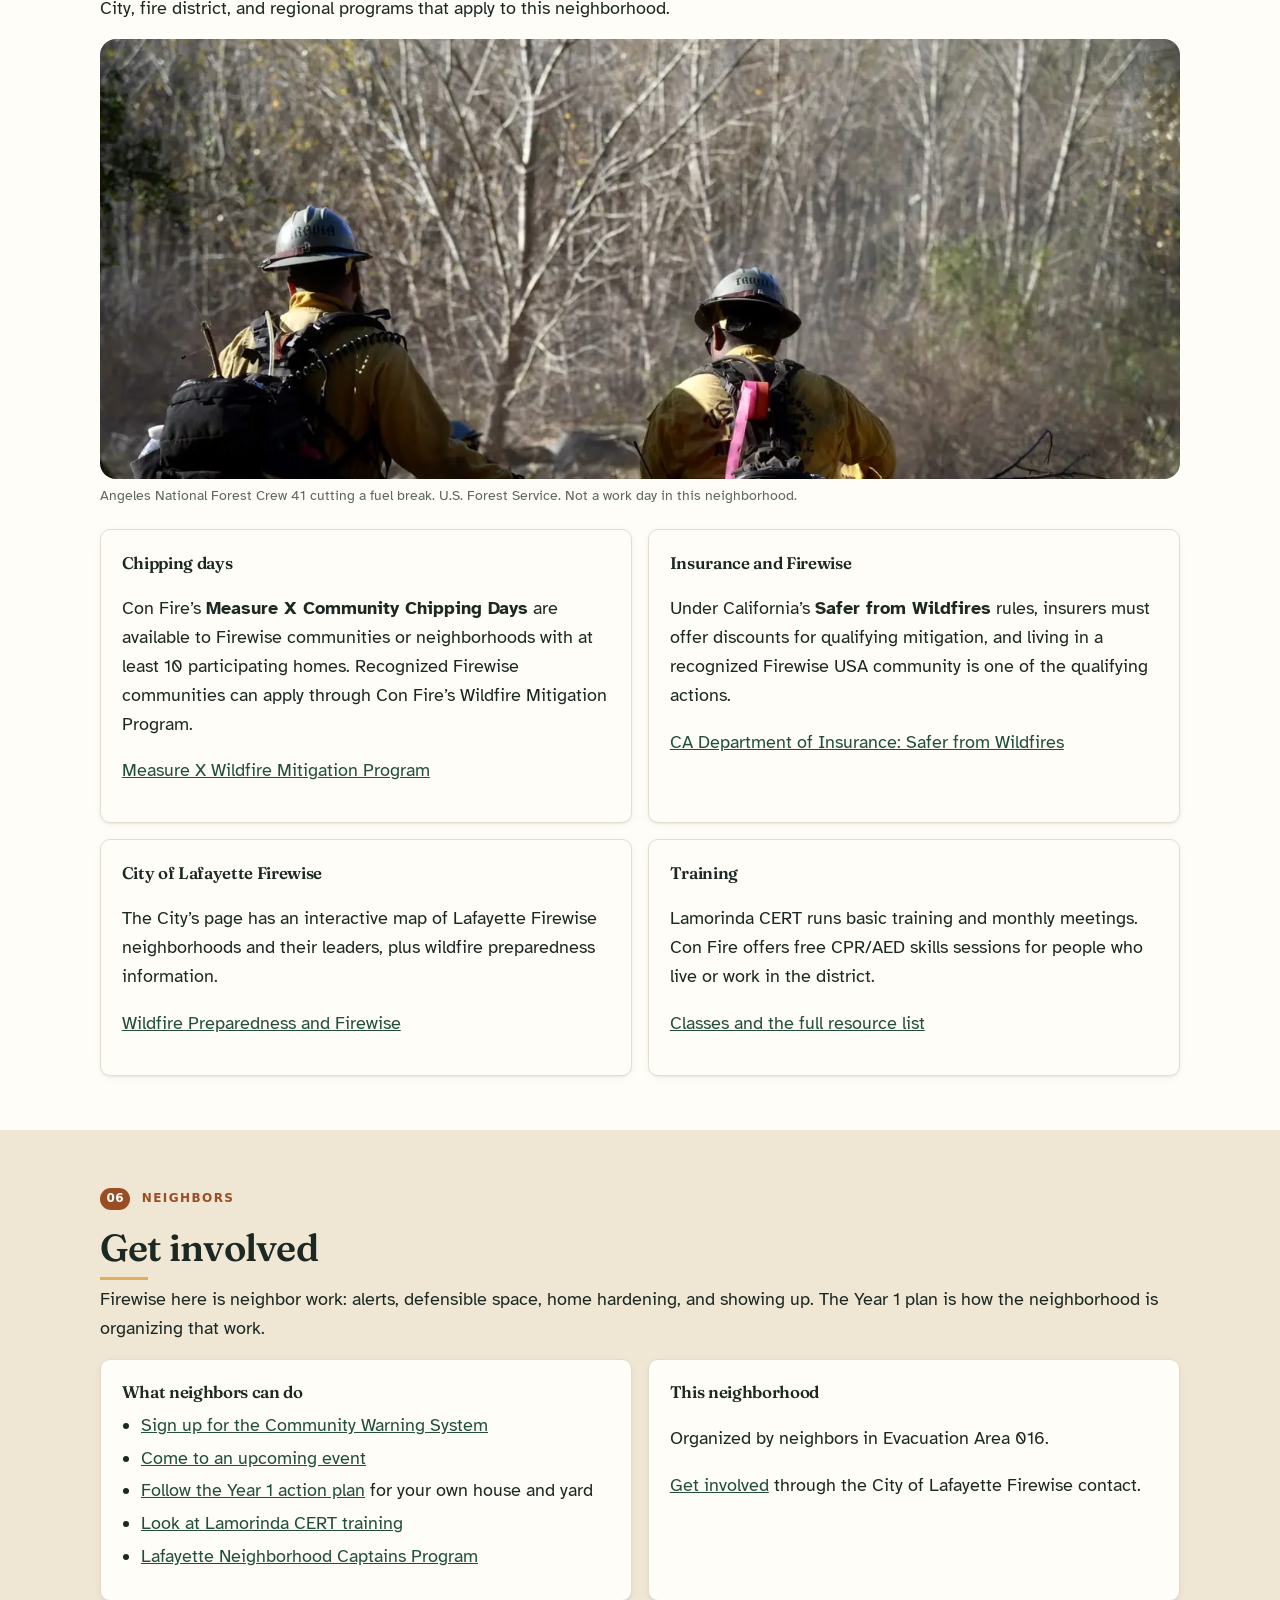
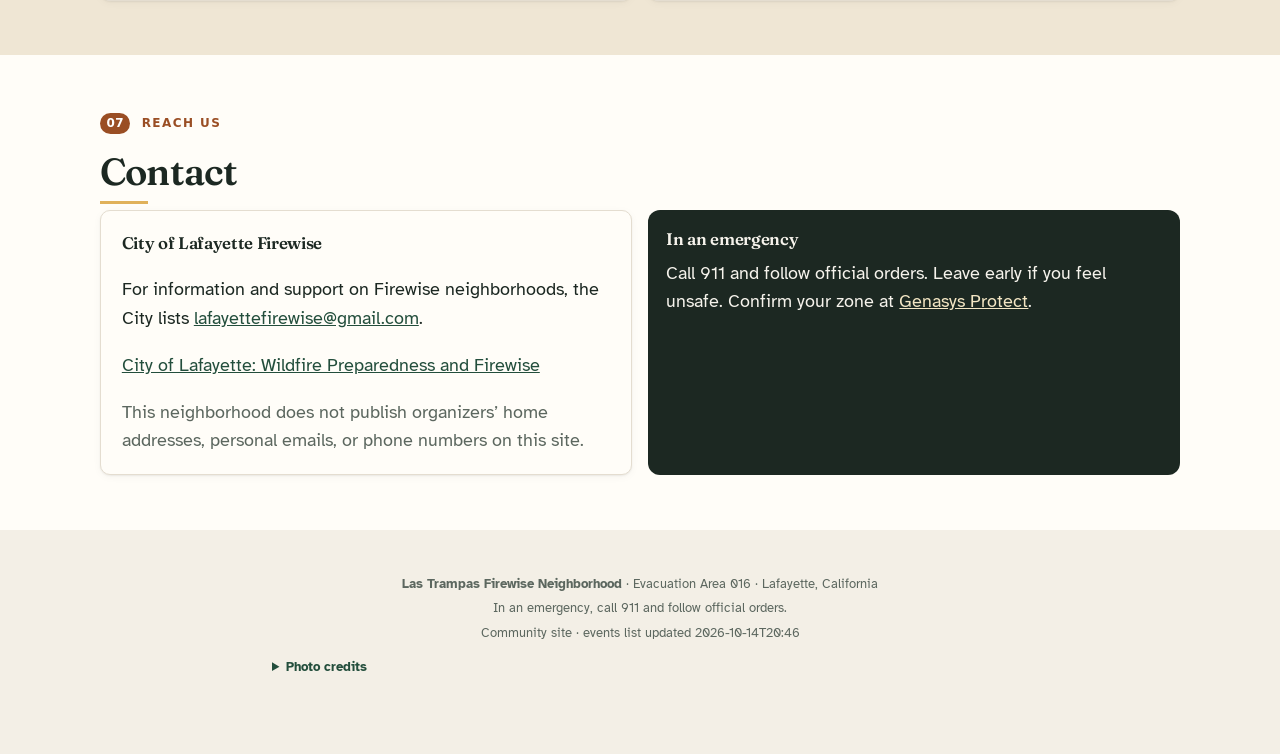
==== commit a846d28f: "Absolute, sized, cache-busted apple-touch-icon" ====
--- a/index.html
+++ b/index.html
@@ -5,7 +5,7 @@
 <title>Las Trampas Firewise Neighborhood</title>
 <link rel="icon" href="assets/icons/favicon.ico" sizes="16x16 32x32 48x48">
 <link rel="icon" href="assets/icons/favicon.svg" type="image/svg+xml">
-<link rel="apple-touch-icon" href="assets/icons/apple-touch-icon.png">
+<link rel="apple-touch-icon" sizes="180x180" href="/firewise/assets/icons/apple-touch-icon.png?v=5">
 <link rel="manifest" href="site.webmanifest">
 <meta name="theme-color" content="#234e3c">
 <meta name="apple-mobile-web-app-title" content="LT Firewise">
